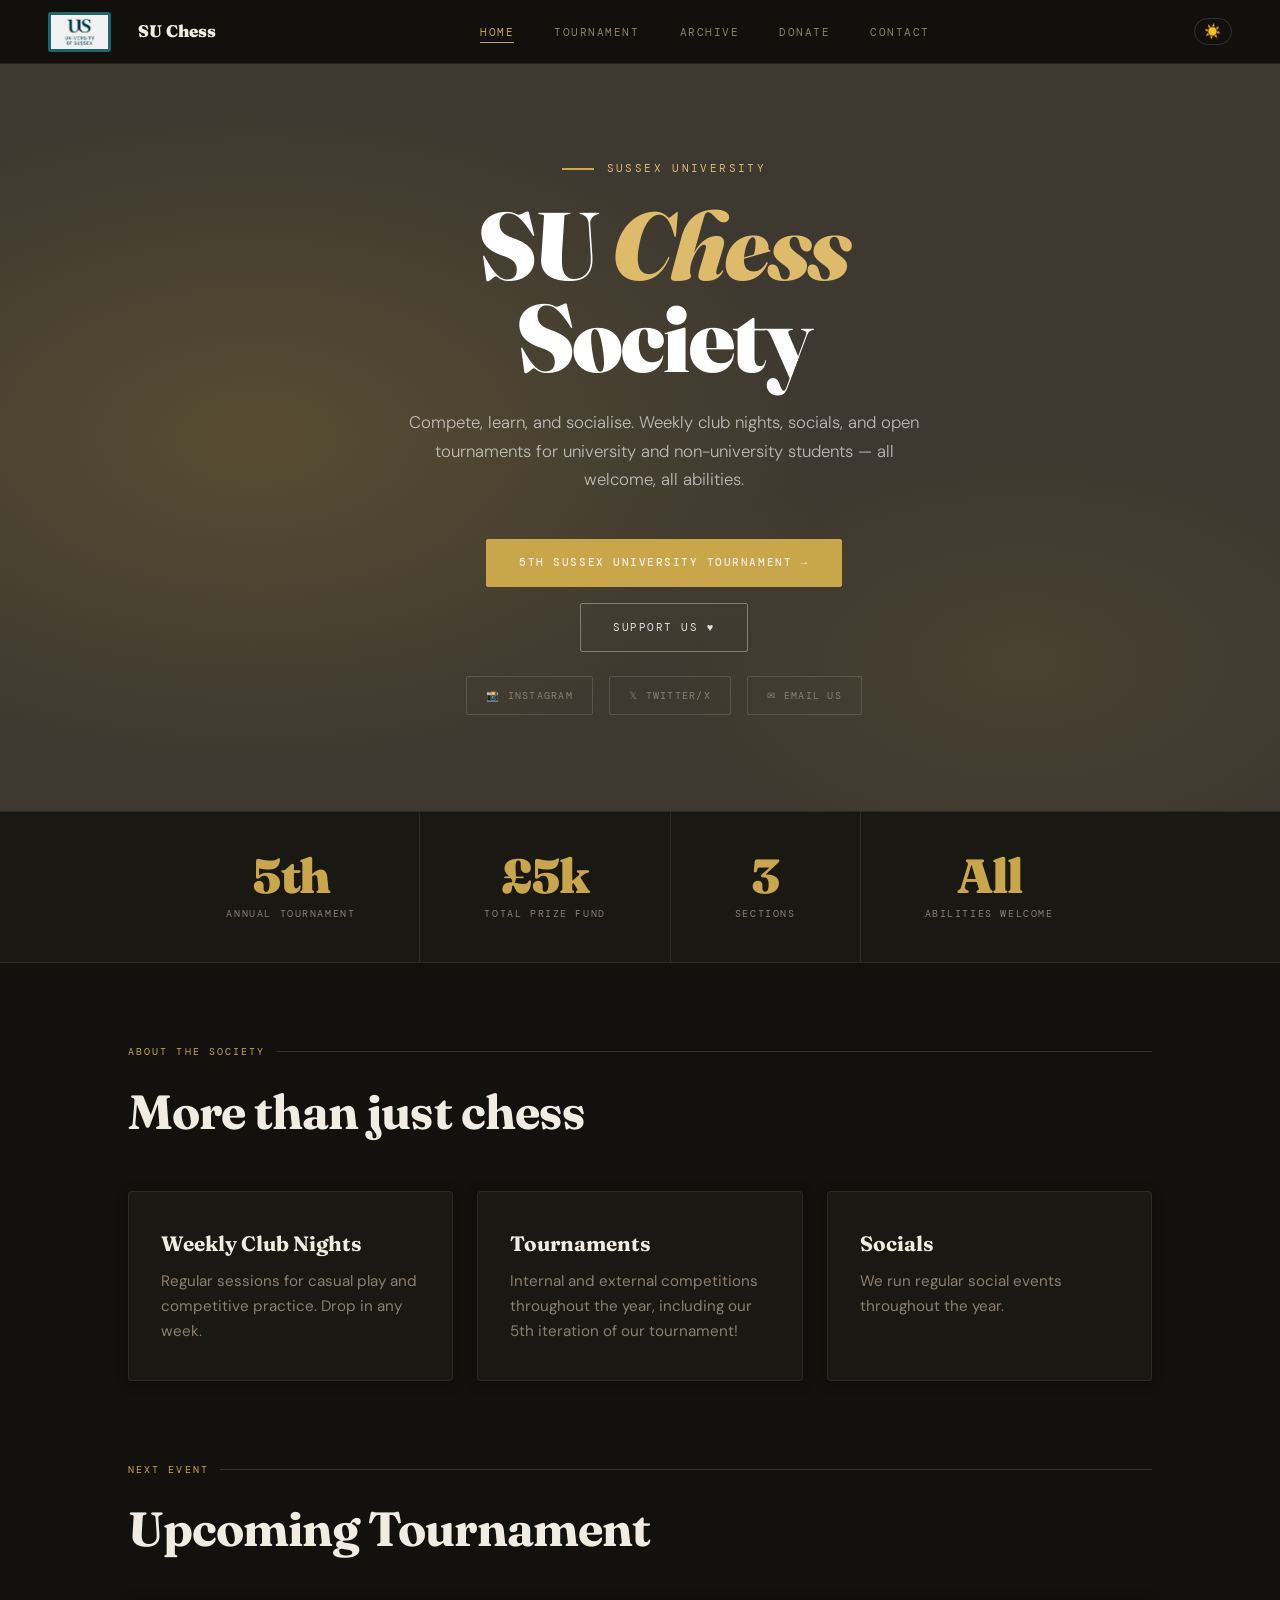
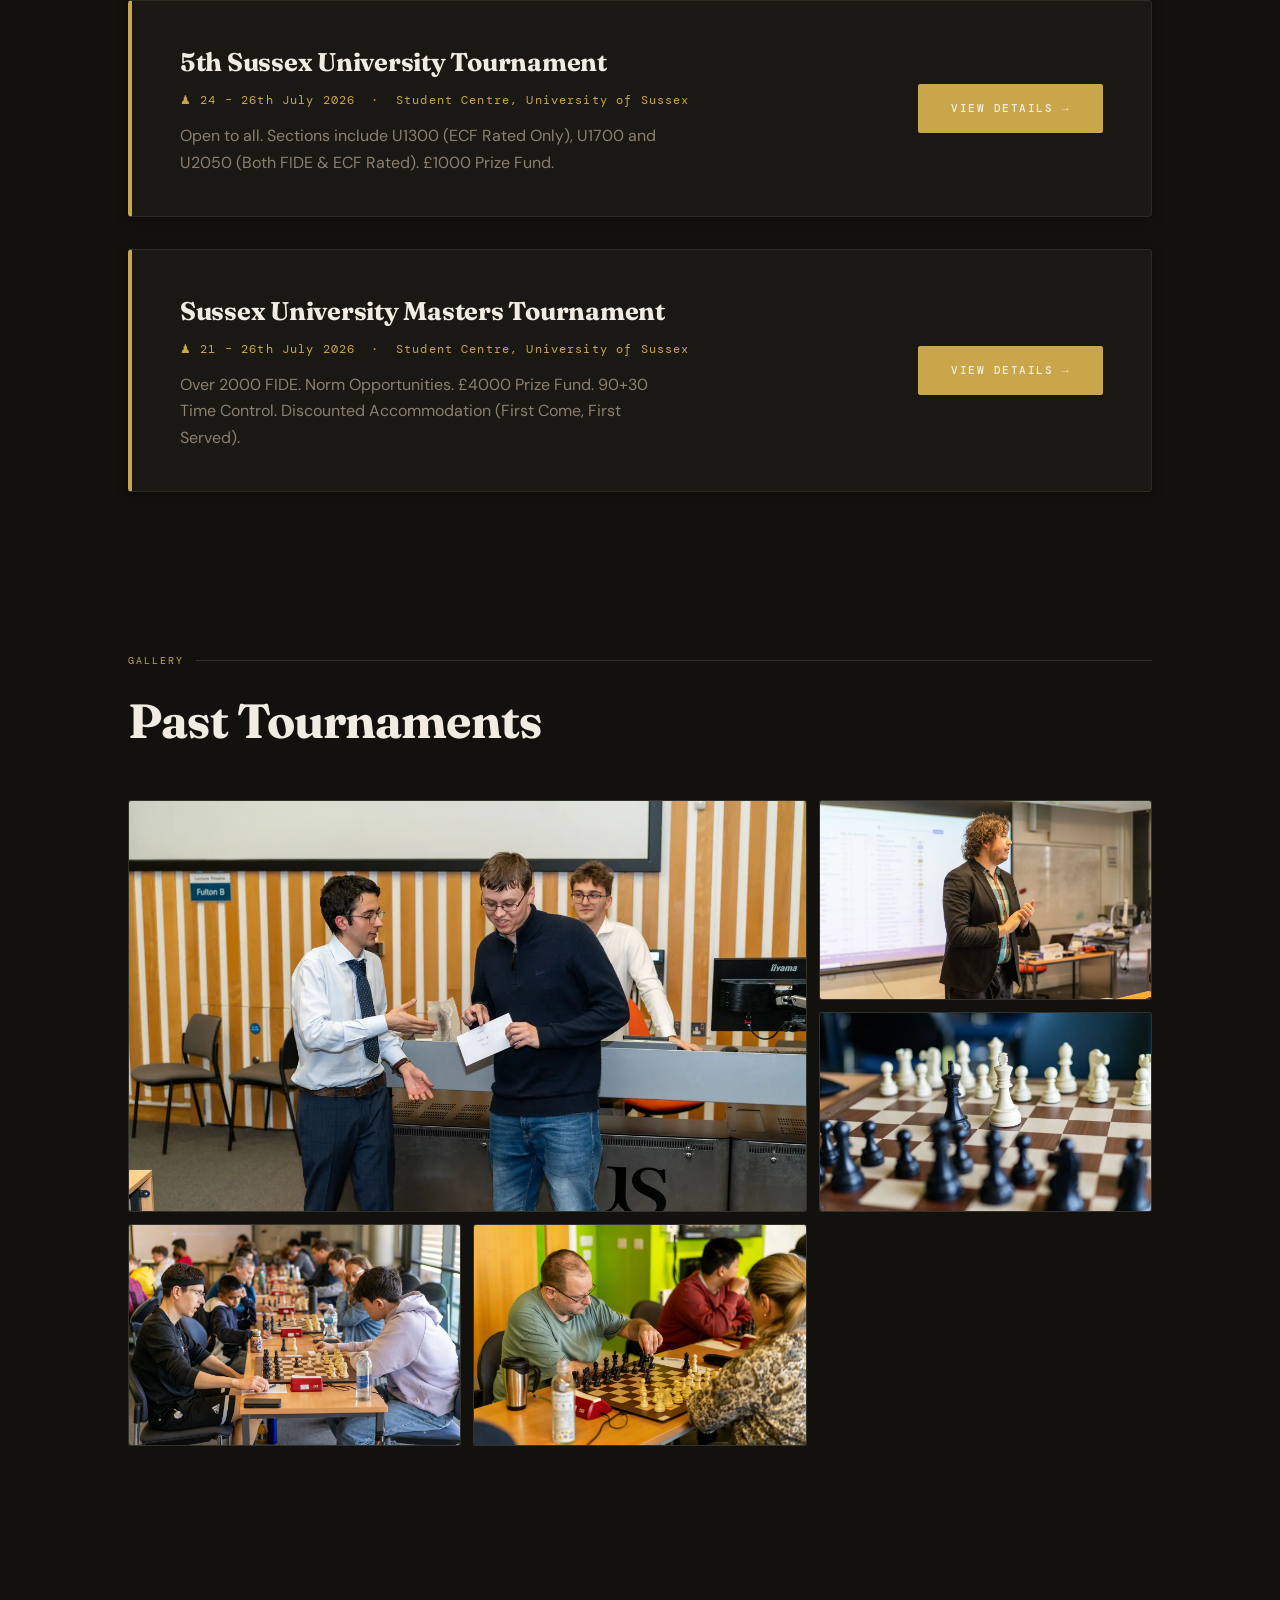
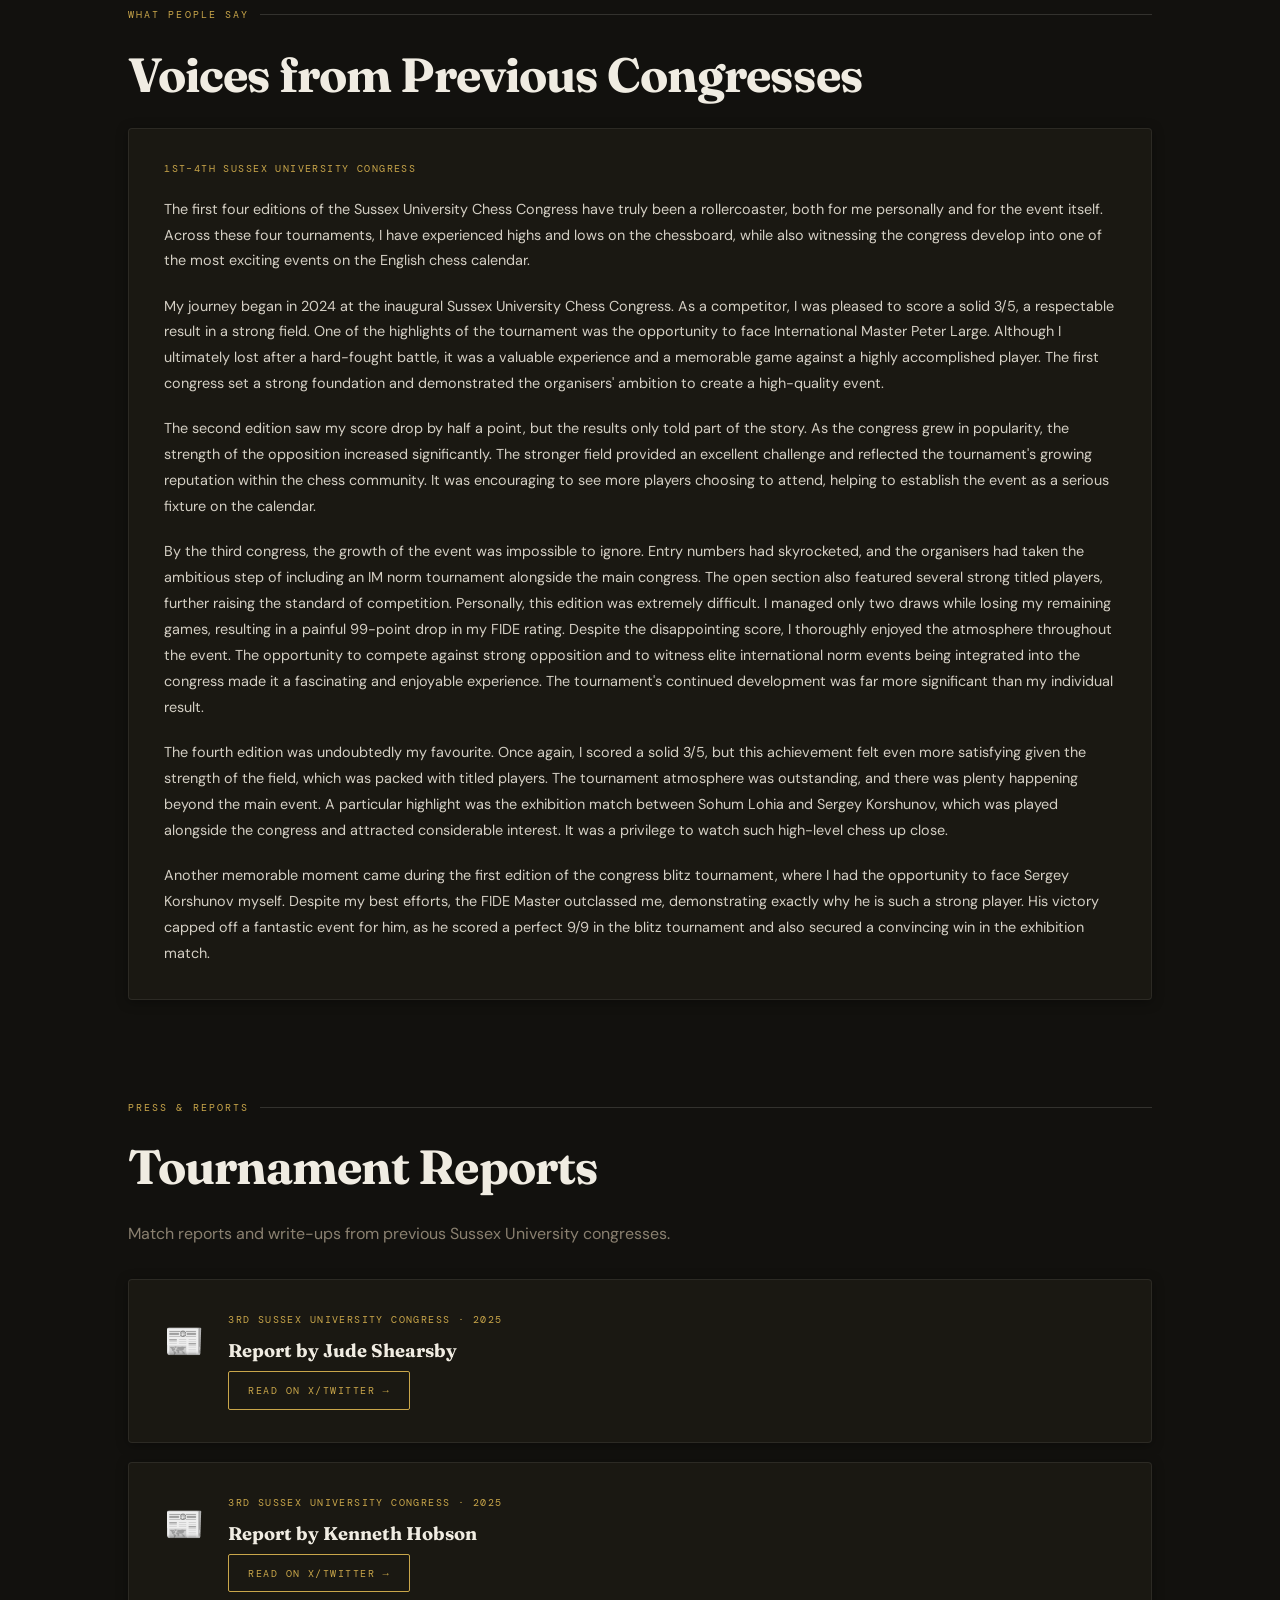
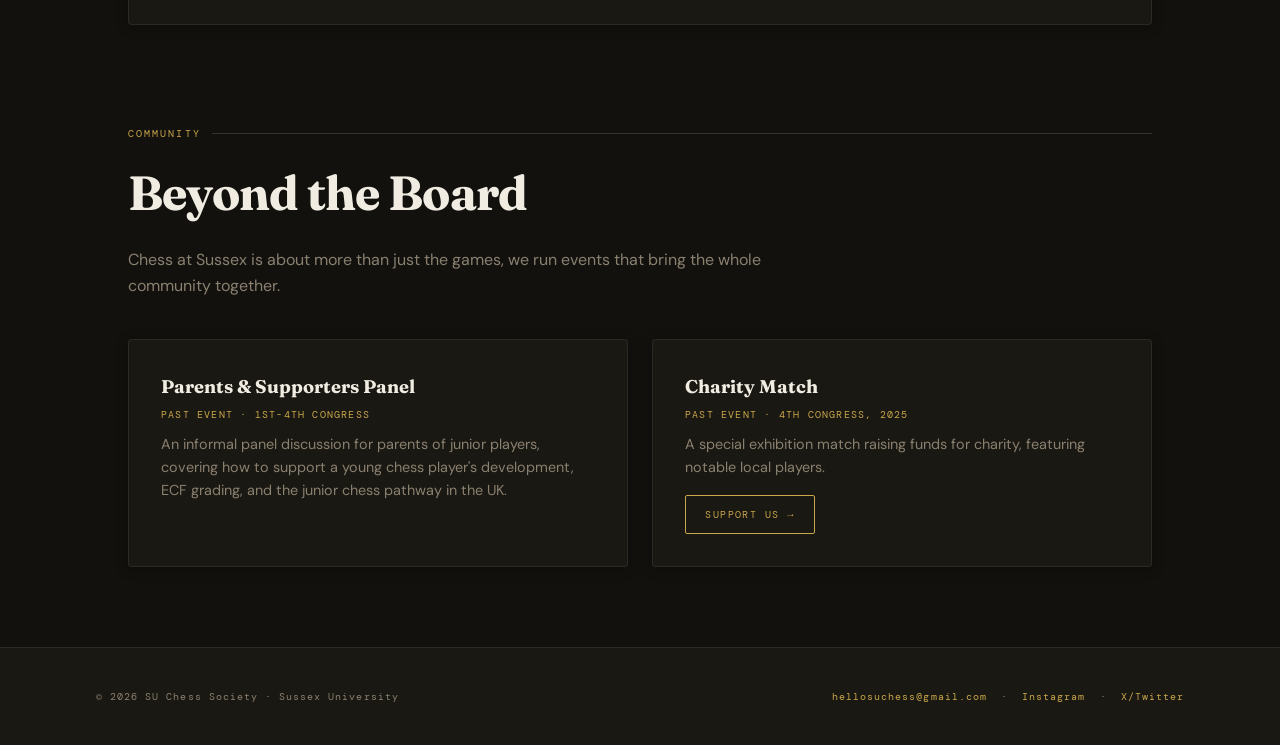
==== index.html @ fa56aea6 "small change" ====
<!DOCTYPE html>
<html lang="en">
<head>
  <meta charset="UTF-8" />
  <meta name="viewport" content="width=device-width, initial-scale=1.0" />
  <title>SU Chess Society</title>
  <link rel="icon" href="data:image/svg+xml,<svg xmlns=%22http://www.w3.org/2000/svg%22 viewBox=%220 0 100 100%22><text y=%22.9em%22 font-size=%2290%22>♟</text></svg>" />
  <link rel="stylesheet" href="style.css" />
  <style>
    .photo-item img {
      width: 100%;
      height: 100%;
      object-fit: cover;
      display: block;
    }
    .photo-item--featured {
      grid-row: span 2;
    }
  </style>
</head>
<body>

  <div id="nav-placeholder"></div>

  <div class="page">

    <!-- Hero -->
    <div class="hero hero-full">
      <div class="hero-bg"></div>
      <div class="hero-content hero-content-full">
        <p class="hero-eyebrow">Sussex University</p>
        <h1 class="hero-title-full">SU <em>Chess</em> Society</h1>
        <p class="hero-sub">
          Compete, learn, and socialise. Weekly club nights, socials,
          and open tournaments for university and non-university students — all welcome, all abilities.
        </p>
        <div style="display:flex; gap:1rem; flex-wrap:wrap; justify-content:center;">
          <a href="tournament.html" class="btn btn-solid">5th Sussex University Tournament →</a>
          <a href="donate.html" class="btn">Support Us ♥</a>
        </div>
        <div class="social-bar" style="justify-content:center;">
          <a href="https://www.instagram.com/sussexunichess" class="social-btn" target="_blank">📸 Instagram</a>
          <a href="https://x.com/suchesstourneys" class="social-btn" target="_blank">𝕏 Twitter/X</a>
          <a href="mailto:hellosuchess@gmail.com" class="social-btn">✉ Email Us</a>
        </div>
      </div>
    </div>

    <!-- Stats strip -->
    <div class="stats-strip">
      <div class="stat-item">
        <span class="stat-num">5th</span>
        <span class="stat-label">Annual Tournament</span>
      </div>
      <div class="stat-item">
        <span class="stat-num">£5k</span>
        <span class="stat-label">Total Prize Fund</span>
      </div>
      <div class="stat-item">
        <span class="stat-num">3</span>
        <span class="stat-label">Sections</span>
      </div>
      <div class="stat-item">
        <span class="stat-num">All</span>
        <span class="stat-label">Abilities Welcome</span>
      </div>
    </div>

    <!-- What we offer -->
    <section>
      <p class="section-label">About the Society</p>
      <h2 class="section-title">More than just chess</h2>
      <div class="cards">
        <div class="card">
          <h3>Weekly Club Nights</h3>
          <p>Regular sessions for casual play and competitive practice. Drop in any week.</p>
        </div>
        <div class="card">
          <h3>Tournaments</h3>
          <p>Internal and external competitions throughout the year, including our 5th iteration of our tournament!</p>
        </div>
        <div class="card">
          <h3>Socials</h3>
          <p>We run regular social events throughout the year.</p>
        </div>
      </div>
    </section>

    <!-- Tournament Banner -->
    <section style="padding-top:0;">
      <p class="section-label">Next Event</p>
      <h2 class="section-title">Upcoming Tournament</h2>
      <div class="tourn-banner">
        <div>
          <h3>5th Sussex University Tournament</h3>
          <p class="date">♟ 24 – 26th July 2026 &nbsp;·&nbsp; Student Centre, University of Sussex</p>
          <p style="color:var(--ink-3); font-size:1rem; margin-top:0.8rem; max-width:500px;">
            Open to all. Sections include U1300 (ECF Rated Only), U1700 and U2050 (Both FIDE &amp; ECF Rated).
            £1000 Prize Fund.
          </p>
        </div>
        <a href="tournament.html" class="btn btn-solid">View Details →</a>
      </div>
      <div class="tourn-banner">
        <div>
          <h3>Sussex University Masters Tournament</h3>
          <p class="date">♟ 21 – 26th July 2026 &nbsp;·&nbsp; Student Centre, University of Sussex</p>
          <p style="color:var(--ink-3); font-size:1rem; margin-top:0.8rem; max-width:500px;">
            Over 2000 FIDE. Norm Opportunities. £4000 Prize Fund. 90+30 Time Control.
            Discounted Accommodation (First Come, First Served).
          </p>
        </div>
        <a href="tournament.html" class="btn btn-solid">View Details →</a>
      </div>
    </section>

    <!-- Past Tournament Photos -->
    <section>
      <p class="section-label">Gallery</p>
      <h2 class="section-title">Past Tournaments</h2>
      <div class="photo-grid">
        <div class="photo-item photo-item--featured">
          <picture>
            <source srcset="images/20260419_0657.webp" type="image/webp" />
            <img src="images/20260419_0657.jpg" alt="Tournament players competing at the Sussex University Chess Congress" loading="lazy" width="1200" height="799" />
          </picture>
        </div>
        <div class="photo-item">
          <picture>
            <source srcset="images/20260419_0685.webp" type="image/webp" />
            <img src="images/20260419_0685.jpg" alt="Organiser presenting at the Sussex University Chess Congress" loading="lazy" width="1200" height="800" />
          </picture>
        </div>
        <div class="photo-item">
          <picture>
            <source srcset="images/20260419_0248.webp" type="image/webp" />
            <img src="images/20260419_0248.jpg" alt="Close-up of chess pieces mid-game" loading="lazy" width="1200" height="800" />
          </picture>
        </div>
        <div class="photo-item">
          <picture>
            <source srcset="images/20260419_0040.webp" type="image/webp" />
            <img src="images/20260419_0040.jpg" alt="Prize giving ceremony at the Sussex University Chess Congress" loading="lazy" width="1200" height="799" />
          </picture>
        </div>
        <div class="photo-item">
          <picture>
            <source srcset="images/20260419_0049.webp" type="image/webp" />
            <img src="images/20260419_0049.jpg" alt="Players focused during a round at the congress" loading="lazy" width="1200" height="799" />
          </picture>
        </div>
      </div>
    </section>

    <!-- Voices from Previous Congresses -->
    <section>
      <p class="section-label">What People Say</p>
      <h2 class="section-title">Voices from Previous Congresses</h2>
      <div class="report-card" style="flex-direction:column; align-items:flex-start; gap:1.2rem;">
        <div style="display:flex; align-items:center; gap:1rem;">
          <p class="report-meta" style="margin:0;">1st–4th Sussex University Congress</p>
        </div>
        <p style="color:var(--ink-2); line-height:1.8; margin:0;">
          The first four editions of the Sussex University Chess Congress have truly been a rollercoaster, both for me personally and for the event itself. Across these four tournaments, I have experienced highs and lows on the chessboard, while also witnessing the congress develop into one of the most exciting events on the English chess calendar.
        </p>
        <p style="color:var(--ink-2); line-height:1.8; margin:0;">
          My journey began in 2024 at the inaugural Sussex University Chess Congress. As a competitor, I was pleased to score a solid 3/5, a respectable result in a strong field. One of the highlights of the tournament was the opportunity to face International Master Peter Large. Although I ultimately lost after a hard-fought battle, it was a valuable experience and a memorable game against a highly accomplished player. The first congress set a strong foundation and demonstrated the organisers' ambition to create a high-quality event.
        </p>
        <p style="color:var(--ink-2); line-height:1.8; margin:0;">
          The second edition saw my score drop by half a point, but the results only told part of the story. As the congress grew in popularity, the strength of the opposition increased significantly. The stronger field provided an excellent challenge and reflected the tournament's growing reputation within the chess community. It was encouraging to see more players choosing to attend, helping to establish the event as a serious fixture on the calendar.
        </p>
        <p style="color:var(--ink-2); line-height:1.8; margin:0;">
          By the third congress, the growth of the event was impossible to ignore. Entry numbers had skyrocketed, and the organisers had taken the ambitious step of including an IM norm tournament alongside the main congress. The open section also featured several strong titled players, further raising the standard of competition. Personally, this edition was extremely difficult. I managed only two draws while losing my remaining games, resulting in a painful 99-point drop in my FIDE rating. Despite the disappointing score, I thoroughly enjoyed the atmosphere throughout the event. The opportunity to compete against strong opposition and to witness elite international norm events being integrated into the congress made it a fascinating and enjoyable experience. The tournament's continued development was far more significant than my individual result.
        </p>
        <p style="color:var(--ink-2); line-height:1.8; margin:0;">
          The fourth edition was undoubtedly my favourite. Once again, I scored a solid 3/5, but this achievement felt even more satisfying given the strength of the field, which was packed with titled players. The tournament atmosphere was outstanding, and there was plenty happening beyond the main event. A particular highlight was the exhibition match between Sohum Lohia and Sergey Korshunov, which was played alongside the congress and attracted considerable interest. It was a privilege to watch such high-level chess up close.
        </p>
        <p style="color:var(--ink-2); line-height:1.8; margin:0;">
          Another memorable moment came during the first edition of the congress blitz tournament, where I had the opportunity to face Sergey Korshunov myself. Despite my best efforts, the FIDE Master outclassed me, demonstrating exactly why he is such a strong player. His victory capped off a fantastic event for him, as he scored a perfect 9/9 in the blitz tournament and also secured a convincing win in the exhibition match.
        </p>
      </div>

    </section>

    <!-- Tournament Reports -->
    <section style="padding-top:0;">
      <p class="section-label">Press &amp; Reports</p>
      <h2 class="section-title">Tournament Reports</h2>
      <p style="color:var(--ink-3); margin-bottom:2rem; max-width:650px;">
        Match reports and write-ups from previous Sussex University congresses.
      </p>
      <div class="report-card">
        <span class="report-icon">📰</span>
        <div>
          <p class="report-meta">3rd Sussex University Congress · 2025</p>
          <h4>Report by Jude Shearsby</h4>
          <a href="https://x.com/SUChessTourneys/status/1961874931496501389?s=20" class="btn" style="font-size:0.65rem; padding:0.6rem 1.2rem;" target="_blank">Read on X/Twitter →</a>
        </div>
      </div>
      <div class="report-card">
        <span class="report-icon">📰</span>
        <div>
          <p class="report-meta">3rd Sussex University Congress · 2025</p>
          <h4>Report by Kenneth Hobson</h4>
          <a href="https://x.com/SUChessTourneys/status/1961056258984731030?s=20" class="btn" style="font-size:0.65rem; padding:0.6rem 1.2rem;" target="_blank">Read on X/Twitter →</a>
        </div>
      </div>

    </section>

    <!-- Community Events -->
    <section id="community" style="padding-top:0;">
      <p class="section-label">Community</p>
      <h2 class="section-title">Beyond the Board</h2>
      <p style="color:var(--ink-3); max-width:650px; margin-bottom:0;">
        Chess at Sussex is about more than just the games, we run events that bring the whole community together.
      </p>
      <div class="side-event-grid">
        <div class="side-event-card">
          <h4>Parents &amp; Supporters Panel</h4>
          <p class="event-date">Past Event · 1st-4th Congress</p>
          <p>An informal panel discussion for parents of junior players, covering how to support a young chess player's development, ECF grading, and the junior chess pathway in the UK.</p>
        </div>
        <div class="side-event-card">
          <h4>Charity Match</h4>
          <p class="event-date">Past Event · 4th Congress, 2025</p>
          <p>A special exhibition match raising funds for charity, featuring notable local players.</p>
          <a href="donate.html" class="btn" style="font-size:0.65rem; padding:0.6rem 1.2rem; margin-top:1rem; display:inline-flex;">Support Us →</a>
        </div>
      </div>
    </section>

  </div>

  <!-- Footer (injected by components.js) -->
  <div id="footer-placeholder"></div>

  <script src="components.js"></script>
</body>
</html>
---- style.css ----
@import url('https://fonts.googleapis.com/css2?family=DM+Sans:ital,opsz,wght@0,9..40,300;0,9..40,400;0,9..40,500;0,9..40,700;1,9..40,400&family=Fraunces:ital,opsz,wght@0,9..144,300;0,9..144,700;0,9..144,900;1,9..144,400;1,9..144,700&family=DM+Mono:wght@400;500&display=swap');

/* ── CSS Variables ─────────────────────────────────────────── */
:root {
  --bg:         #f8f6f0;
  --bg-alt:     #ffffff;
  --surface:    #f0ece2;
  --ink:        #0d0c0a;
  --ink-2:      #2a2620;
  --ink-3:      #927777;
  --gold:       #b8933a;
  --gold-lt:    #d4aa55;
  --gold-pale:  #f5ecd4;
  --gold-bg:    rgba(184,147,58,0.08);
  --black:      #0d0c0a;
  --border:     rgba(13,12,10,0.1);
  --border-dk:  rgba(13,12,10,0.18);
  --shadow-sm:  0 2px 12px rgba(13,12,10,0.08);
  --shadow:     0 8px 40px rgba(13,12,10,0.12);
  --shadow-lg:  0 20px 60px rgba(13,12,10,0.16);
}

/* ── Dark Mode (auto: follows OS/time, or manual toggle) ──── */
@media (prefers-color-scheme: dark) {
  :root:not([data-theme="light"]) {
    --bg:         #12110e;
    --bg-alt:     #1a1812;
    --surface:    #211f19;
    --ink:        #f0ece2;
    --ink-2:      #d4cfc4;
    --ink-3:      #8a8070;
    --gold:       #c9a64a;
    --gold-lt:    #debb6a;
    --gold-pale:  rgba(201,166,74,0.15);
    --gold-bg:    rgba(201,166,74,0.08);
    --black:      #f0ece2;
    --border:     rgba(255,255,240,0.08);
    --border-dk:  rgba(255,255,240,0.14);
    --shadow-sm:  0 2px 12px rgba(0,0,0,0.35);
    --shadow:     0 8px 40px rgba(0,0,0,0.5);
    --shadow-lg:  0 20px 60px rgba(0,0,0,0.6);
  }
}

:root[data-theme="dark"] {
  --bg:         #12110e;
  --bg-alt:     #1a1812;
  --surface:    #211f19;
  --ink:        #f0ece2;
  --ink-2:      #d4cfc4;
  --ink-3:      #8a8070;
  --gold:       #c9a64a;
  --gold-lt:    #debb6a;
  --gold-pale:  rgba(201,166,74,0.15);
  --gold-bg:    rgba(201,166,74,0.08);
  --black:      #f0ece2;
  --border:     rgba(255,255,240,0.08);
  --border-dk:  rgba(255,255,240,0.14);
  --shadow-sm:  0 2px 12px rgba(0,0,0,0.35);
  --shadow:     0 8px 40px rgba(0,0,0,0.5);
  --shadow-lg:  0 20px 60px rgba(0,0,0,0.6);
}

/* ── Theme Toggle Button ─────────────────────────────────────── */
.theme-toggle {
  background: transparent;
  border: 1.5px solid var(--border-dk);
  color: var(--ink-3);
  cursor: pointer;
  padding: 0.35rem 0.6rem;
  border-radius: 20px;
  font-size: 0.85rem;
  transition: border-color 0.2s, color 0.2s, background 0.2s;
  display: flex;
  align-items: center;
  gap: 0.3rem;
  line-height: 1;
}
.theme-toggle:hover { border-color: var(--gold); color: var(--gold); }

/* ── Reset ─────────────────────────────────────────────────── */
*, *::before, *::after { box-sizing: border-box; margin: 0; padding: 0; }
html { scroll-behavior: smooth; overflow-x: hidden; }

body {
  background-color: var(--bg);
  color: var(--ink-2);
  font-family: 'DM Sans', system-ui, sans-serif;
  font-size: 1rem;
  line-height: 1.65;
  min-height: 100vh;
  padding-top: 64px; /* offset for fixed nav */
}

/* ── Subtle chess-board texture ────────────────────────────── */
body::before {
  content: '';
  position: fixed;
  inset: 0;
  background-image:
    repeating-conic-gradient(rgba(0,0,0,0.022) 0% 25%, transparent 0% 50%);
  background-size: 48px 48px;
  pointer-events: none;
  z-index: 0;
}

/* ── Navigation ────────────────────────────────────────────── */
nav {
  position: fixed;
  top: 0;
  left: 0;
  right: 0;
  z-index: 100;
  background: rgba(var(--bg-rgb, 248,246,240),0.92);
  background: color-mix(in srgb, var(--bg) 92%, transparent);
  backdrop-filter: blur(16px);
  -webkit-backdrop-filter: blur(16px);
  border-bottom: 1px solid var(--border);
  display: flex;
  align-items: center;
  justify-content: space-between;
  padding: 0 3rem;
  height: 64px;
}

.nav-brand {
  font-family: 'Fraunces', serif;
  font-weight: 900;
  font-size: 1.05rem;
  letter-spacing: 0.01em;
  color: var(--ink);
  text-decoration: none;
  display: flex;
  align-items: center;
  gap: 0.5rem;
}

.nav-brand span { font-size: 1.3rem; }

.nav-links {
  display: flex;
  gap: 2.5rem;
  list-style: none;
}

.nav-links a {
  font-family: 'DM Mono', monospace;
  font-size: 0.68rem;
  letter-spacing: 0.14em;
  text-transform: uppercase;
  color: var(--ink-3);
  text-decoration: none;
  transition: color 0.2s;
  padding-bottom: 3px;
  border-bottom: 1.5px solid transparent;
}

.nav-links a:hover,
.nav-links a.active {
  color: var(--gold);
  border-bottom-color: var(--gold);
}

/* ── Page wrapper ──────────────────────────────────────────── */
.page { position: relative; z-index: 1; }

/* ── Hero ──────────────────────────────────────────────────── */
.hero {
  position: relative;
  min-height: 90vh;
  display: flex;
  align-items: center;
  overflow: hidden;
  background: #3d3830;
}

/* ── Hero (full-width title variant) ───────────────────────── */
.hero-full {
  justify-content: center;
  min-height: 80vh;
}

/* Remove the right-side checkerboard panel for full-width layout */
.hero-full::after { display: none; }

.hero-content-full {
  max-width: 1000px;
  width: 100%;
  text-align: center;
  padding: 6rem 4rem;
}

.hero-title-full {
  font-family: 'Fraunces', serif;
  font-size: clamp(3.8rem, 10vw, 8rem);
  font-weight: 900;
  line-height: 0.95;
  color: #ffffff;
  letter-spacing: -0.02em;
  margin-bottom: 0.25em;
}

.hero-title-full em {
  font-style: italic;
  color: var(--gold-lt);
}

.hero-full .hero-eyebrow { justify-content: center; }

.hero-full .hero-sub {
  margin-left: auto;
  margin-right: auto;
  max-width: 560px;
}

.hero-bg {
  position: absolute;
  inset: 0;
  background:
    radial-gradient(ellipse 70% 70% at 20% 50%, rgba(184,147,58,0.22) 0%, transparent 65%),
    radial-gradient(ellipse 50% 50% at 80% 80%, rgba(184,147,58,0.10) 0%, transparent 60%);
}

/* Checkerboard right panel */
.hero::after {
  content: '';
  position: absolute;
  right: 0;
  top: 0;
  width: 42%;
  height: 100%;
  background-image:
    repeating-conic-gradient(rgba(255,255,255,0.07) 0% 25%, rgba(255,255,255,0.03) 0% 50%);
  background-size: 64px 64px;
  pointer-events: none;
}

.hero-image-placeholder {
  position: absolute;
  right: 5%;
  top: 50%;
  transform: translateY(-50%);
  width: 38%;
  max-width: 520px;
  aspect-ratio: 4/3;
  z-index: 1;
  border-radius: 4px;
  overflow: hidden;
  border: 1px solid rgba(255,255,255,0.12);
  box-shadow: 0 24px 64px rgba(0,0,0,0.4);
}

.hero-img {
  width: 100%;
  height: 100%;
  object-fit: cover;
  display: block;
}

/* Shown when image src is placeholder / broken */
.hero-image-placeholder:has(img[src="YOUR_IMAGE_HERE.jpg"]),
.hero-image-placeholder:not(:has(img[src])) {
  background: rgba(255,255,255,0.06);
  display: flex;
  align-items: center;
  justify-content: center;
}

.hero-image-placeholder:has(img[src="YOUR_IMAGE_HERE.jpg"])::after {
  content: '📷  Add your image here';
  font-family: 'DM Mono', monospace;
  font-size: 0.72rem;
  letter-spacing: 0.12em;
  color: rgba(255,255,255,0.35);
  text-align: center;
  padding: 1rem;
  position: absolute;
}

.hero-content {
  padding: 6rem 4rem 6rem 7rem;
  max-width: 700px;
  animation: fadeUp 0.9s ease both;
  position: relative;
  z-index: 2;
}

.hero-eyebrow {
  font-family: 'DM Mono', monospace;
  font-size: 0.68rem;
  letter-spacing: 0.22em;
  text-transform: uppercase;
  color: var(--gold-lt);
  margin-bottom: 1.4rem;
  display: flex;
  align-items: center;
  gap: 0.8rem;
}

.hero-eyebrow::before {
  content: '';
  display: block;
  width: 32px;
  height: 1.5px;
  background: var(--gold);
}

.hero h1 {
  font-family: 'Fraunces', serif;
  font-size: clamp(3.5rem, 7.5vw, 6.5rem);
  font-weight: 900;
  line-height: 0.95;
  color: #ffffff;
  margin-bottom: 0.2em;
  letter-spacing: -0.02em;
}

.hero h1 em {
  font-style: italic;
  color: var(--gold-lt);
}

.hero-sub {
  font-size: 1.05rem;
  color: rgba(255,255,255,0.65);
  margin: 1.6rem 0 2.8rem;
  max-width: 480px;
  line-height: 1.7;
  font-weight: 300;
}

/* ── Buttons ───────────────────────────────────────────────── */
.btn {
  display: inline-flex;
  align-items: center;
  gap: 0.5rem;
  font-family: 'DM Mono', monospace;
  font-size: 0.68rem;
  letter-spacing: 0.14em;
  text-transform: uppercase;
  text-decoration: none;
  padding: 0.9rem 2rem;
  border: 1.5px solid var(--gold);
  color: var(--gold);
  transition: background 0.22s, color 0.22s, transform 0.18s, box-shadow 0.22s;
  cursor: pointer;
  background: transparent;
  border-radius: 2px;
}

.btn:hover {
  background: var(--gold);
  color: var(--ink);
  transform: translateY(-1px);
  box-shadow: 0 6px 20px rgba(184,147,58,0.3);
}

.btn-solid {
  background: var(--gold);
  color: var(--ink);
  font-weight: 500;
}

.btn-solid:hover {
  background: var(--gold-lt);
  border-color: var(--gold-lt);
  box-shadow: 0 6px 24px rgba(184,147,58,0.4);
}

/* Dark context buttons */
.hero .btn, .page-header .btn {
  border-color: rgba(255,255,255,0.35);
  color: rgba(255,255,255,0.85);
}

.hero .btn:hover, .page-header .btn:hover {
  background: rgba(255,255,255,0.1);
  color: #fff;
  border-color: rgba(255,255,255,0.6);
}

.hero .btn-solid, .page-header .btn-solid {
  background: var(--gold);
  border-color: var(--gold);
  color: var(--ink);
}

.hero .btn-solid:hover, .page-header .btn-solid:hover {
  background: var(--gold-lt);
  border-color: var(--gold-lt);
  color: var(--ink);
}

/* ── Section ───────────────────────────────────────────────── */
section {
  padding: 5rem 3rem;
  max-width: 1120px;
  margin: 0 auto;
}

section.wide { max-width: 1220px; }

.section-label {
  font-family: 'DM Mono', monospace;
  font-size: 0.65rem;
  letter-spacing: 0.2em;
  text-transform: uppercase;
  color: var(--gold);
  margin-bottom: 0.7rem;
  display: flex;
  align-items: center;
  gap: 0.7rem;
}

.section-label::after {
  content: '';
  flex: 1;
  height: 1px;
  background: var(--border-dk);
}

h2.section-title {
  font-family: 'Fraunces', serif;
  font-size: clamp(2rem, 4vw, 3rem);
  font-weight: 700;
  color: var(--ink);
  margin-bottom: 0.3em;
  letter-spacing: -0.02em;
}

/* ── Cards ─────────────────────────────────────────────────── */
.cards {
  display: grid;
  grid-template-columns: repeat(auto-fit, minmax(260px, 1fr));
  gap: 1.5rem;
  margin-top: 2.5rem;
}

.card {
  background: var(--bg-alt);
  border: 1px solid var(--border);
  padding: 2.2rem 2rem;
  border-radius: 4px;
  transition: border-color 0.25s, transform 0.25s, box-shadow 0.25s;
  box-shadow: var(--shadow-sm);
}

.card:hover {
  border-color: var(--gold);
  transform: translateY(-4px);
  box-shadow: var(--shadow);
}

.card-icon {
  font-size: 2rem;
  margin-bottom: 1.2rem;
  display: block;
}

.card h3 {
  font-family: 'Fraunces', serif;
  font-size: 1.3rem;
  color: var(--ink);
  margin-bottom: 0.5rem;
  font-weight: 700;
}

.card p { color: var(--ink-3); font-size: 0.95rem; }

/* ── Tournament banner ─────────────────────────────────────── */
.tourn-banner {
  background: var(--bg-alt);
  border: 1px solid var(--border);
  border-left: 4px solid var(--gold);
  padding: 2.5rem 3rem;
  display: flex;
  align-items: center;
  justify-content: space-between;
  gap: 2rem;
  flex-wrap: wrap;
  margin-top: 2rem;
  border-radius: 4px;
  box-shadow: var(--shadow-sm);
  transition: box-shadow 0.25s, transform 0.25s;
}

.tourn-banner:hover {
  box-shadow: var(--shadow);
  transform: translateY(-2px);
}

.tourn-banner h3 {
  font-family: 'Fraunces', serif;
  font-size: 1.6rem;
  color: var(--ink);
  font-weight: 700;
  letter-spacing: -0.01em;
}

.tourn-banner .date {
  font-family: 'DM Mono', monospace;
  font-size: 0.72rem;
  letter-spacing: 0.1em;
  color: var(--gold);
  margin-top: 0.5rem;
}

.tourn-banner p[style] {
  color: var(--ink-3) !important;
}

/* ── Photo grid ─────────────────────────────────────────────── */
.photo-grid {
  display: grid;
  grid-template-columns: repeat(3, 1fr);
  grid-template-rows: 200px 200px;
  gap: 0.75rem;
  margin-top: 2.5rem;
}

.photo-item {
  background: var(--surface);
  border: 1px solid var(--border);
  display: flex;
  align-items: center;
  justify-content: center;
  flex-direction: column;
  gap: 0.5rem;
  color: rgba(13,12,10,0.2);
  font-size: 2rem;
  transition: border-color 0.2s, box-shadow 0.2s;
  overflow: hidden;
  position: relative;
  border-radius: 3px;
}

.photo-item:hover { border-color: var(--gold); box-shadow: var(--shadow-sm); }

.photo-item:first-child { grid-column: span 2; }

.photo-item .photo-label {
  font-family: 'DM Mono', monospace;
  font-size: 0.65rem;
  letter-spacing: 0.12em;
  text-transform: uppercase;
}

/* ── Schedule table ─────────────────────────────────────────── */
.schedule-table {
  width: 100%;
  border-collapse: collapse;
  margin-top: 2rem;
  background: var(--bg-alt);
  border: 1px solid var(--border);
  border-radius: 4px;
  overflow: hidden;
  box-shadow: var(--shadow-sm);
}

.schedule-table th {
  font-family: 'DM Mono', monospace;
  font-size: 0.65rem;
  letter-spacing: 0.14em;
  text-transform: uppercase;
  color: var(--ink-3);
  text-align: left;
  padding: 1rem 1.2rem;
  border-bottom: 1.5px solid var(--border-dk);
  background: var(--surface);
}

.schedule-table td {
  padding: 0.9rem 1.2rem;
  border-bottom: 1px solid var(--border);
  font-size: 0.95rem;
  color: var(--ink-2);
  vertical-align: top;
}

.schedule-table tr:last-child td { border-bottom: none; }
.schedule-table tr:hover td { background: var(--gold-bg); }

.schedule-table td:first-child {
  font-family: 'DM Mono', monospace;
  font-size: 0.72rem;
  color: var(--gold);
  white-space: nowrap;
  font-weight: 500;
}

.badge {
  display: inline-block;
  font-family: 'DM Mono', monospace;
  font-size: 0.6rem;
  letter-spacing: 0.08em;
  text-transform: uppercase;
  padding: 0.2rem 0.6rem;
  border-radius: 2px;
  border: 1px solid currentColor;
}

.badge-open { color: #2e8b57; background: rgba(46,139,87,0.08); }
.badge-closed { color: var(--ink-3); }
.badge-prize { color: var(--gold); background: var(--gold-bg); }

/* ── Info grid ──────────────────────────────────────────────── */
.info-grid {
  display: grid;
  grid-template-columns: repeat(auto-fit, minmax(280px, 1fr));
  gap: 1.5rem;
  margin-top: 2.5rem;
}

.info-box {
  background: var(--bg-alt);
  border: 1px solid var(--border);
  padding: 2rem 2.2rem;
  border-radius: 4px;
  box-shadow: var(--shadow-sm);
}

.info-box h3 {
  font-family: 'Fraunces', serif;
  font-size: 1.2rem;
  color: var(--ink);
  margin-bottom: 1rem;
  font-weight: 700;
  padding-bottom: 0.6rem;
  border-bottom: 1.5px solid var(--border-dk);
}

.info-box ul {
  padding-left: 1.2rem;
  color: var(--ink-3);
  font-size: 0.95rem;
}

.info-box ul li { margin-bottom: 0.5rem; line-height: 1.5; }
.info-box p { color: var(--ink-3); font-size: 0.95rem; line-height: 1.6; }

/* ── Contact ─────────────────────────────────────────────────── */
.contact-grid {
  display: grid;
  grid-template-columns: 1fr 1fr;
  gap: 4rem;
  margin-top: 2.5rem;
}

.contact-item {
  display: flex;
  flex-direction: column;
  gap: 0.4rem;
}

.contact-item .label {
  font-family: 'DM Mono', monospace;
  font-size: 0.64rem;
  letter-spacing: 0.16em;
  text-transform: uppercase;
  color: var(--gold);
}

.contact-item a, .contact-item p {
  color: var(--ink-2);
  font-size: 1.05rem;
  text-decoration: none;
  font-weight: 500;
}

.contact-item a:hover { color: var(--gold); }

.contact-form {
  display: flex;
  flex-direction: column;
  gap: 1.2rem;
}

.form-group {
  display: flex;
  flex-direction: column;
  gap: 0.45rem;
}

.form-group label {
  font-family: 'DM Mono', monospace;
  font-size: 0.64rem;
  letter-spacing: 0.14em;
  text-transform: uppercase;
  color: var(--ink-3);
  font-weight: 500;
}

.form-group input,
.form-group textarea,
.form-group select {
  background: var(--bg-alt);
  border: 1.5px solid var(--border-dk);
  color: var(--ink);
  padding: 0.8rem 1rem;
  font-family: 'DM Sans', sans-serif;
  font-size: 0.95rem;
  outline: none;
  transition: border-color 0.2s, box-shadow 0.2s;
  width: 100%;
  border-radius: 3px;
}

.form-group input:focus,
.form-group textarea:focus,
.form-group select:focus {
  border-color: var(--gold);
  box-shadow: 0 0 0 3px rgba(184,147,58,0.12);
}

.form-group input::placeholder,
.form-group textarea::placeholder { color: rgba(13,12,10,0.28); }

.form-group textarea { min-height: 120px; resize: vertical; }

/* ── Page header ─────────────────────────────────────────────── */
.page-header {
  padding: 5rem 7rem 4rem;
  position: relative;
  overflow: hidden;
  background: #3d3830;
}

.page-header::before {
  content: '';
  position: absolute;
  inset: 0;
  background:
    radial-gradient(ellipse 60% 80% at 15% 50%, rgba(184,147,58,0.15) 0%, transparent 65%);
  pointer-events: none;
}

/* checkerboard texture strip */
.page-header::after {
  content: attr(data-icon);
  position: absolute;
  right: 5%;
  top: 50%;
  transform: translateY(-50%);
  font-size: 14rem;
  opacity: 0.1;
  pointer-events: none;
  line-height: 1;
  filter: drop-shadow(0 0 40px rgba(184,147,58,0.2));
}

.page-header h1 {
  font-family: 'Fraunces', serif;
  font-size: clamp(2.5rem, 5vw, 4rem);
  font-weight: 900;
  color: #ffffff;
  margin-top: 0.5rem;
  letter-spacing: -0.02em;
  position: relative;
  z-index: 1;
}

.page-header .section-label {
  color: var(--gold-lt);
  position: relative;
  z-index: 1;
}

.page-header .section-label::after { background: rgba(184,147,58,0.3); }

.page-header p[style] {
  position: relative;
  z-index: 1;
}

/* ── Entry box ────────────────────────────────────────────────── */
[style*="rgba(44,36,25"] {
  background: var(--gold-bg) !important;
  border-color: var(--border-dk) !important;
  border-left-color: var(--gold) !important;
  border-radius: 4px;
}

/* ── Gallery tabs ─────────────────────────────────────────────── */
.tabs {
  display: flex;
  gap: 0;
  border-bottom: 1.5px solid var(--border-dk);
  margin-bottom: 2.5rem;
}

.tab-btn {
  font-family: 'DM Mono', monospace;
  font-size: 0.68rem;
  letter-spacing: 0.14em;
  text-transform: uppercase;
  color: var(--ink-3);
  background: transparent;
  border: none;
  border-bottom: 2px solid transparent;
  padding: 0.85rem 1.6rem;
  cursor: pointer;
  transition: color 0.2s, border-color 0.2s;
  margin-bottom: -1.5px;
}

.tab-btn:hover { color: var(--ink); }
.tab-btn.active { color: var(--gold); border-bottom-color: var(--gold); }

.tab-content { display: none; }
.tab-content.active { display: block; }

.video-grid {
  display: grid;
  grid-template-columns: repeat(auto-fit, minmax(300px, 1fr));
  gap: 1.5rem;
  margin-top: 1rem;
}

.video-placeholder {
  background: var(--surface);
  border: 1px solid var(--border);
  aspect-ratio: 16/9;
  display: flex;
  align-items: center;
  justify-content: center;
  flex-direction: column;
  gap: 0.6rem;
  color: rgba(13,12,10,0.25);
  font-size: 2.5rem;
  transition: border-color 0.2s, box-shadow 0.2s;
  border-radius: 3px;
}

.video-placeholder:hover {
  border-color: var(--gold);
  box-shadow: var(--shadow-sm);
}

/* ── Stats strip (decorative) ────────────────────────────────── */
.stats-strip {
  background: var(--bg-alt);
  border-top: 1px solid var(--border);
  border-bottom: 1px solid var(--border);
  display: flex;
  justify-content: center;
  gap: 0;
}

.stat-item {
  padding: 2.5rem 4rem;
  text-align: center;
  border-right: 1px solid var(--border);
}

.stat-item:last-child { border-right: none; }

.stat-num {
  font-family: 'Fraunces', serif;
  font-size: 3rem;
  font-weight: 900;
  color: var(--gold);
  line-height: 1;
  display: block;
  letter-spacing: -0.03em;
}

.stat-label {
  font-family: 'DM Mono', monospace;
  font-size: 0.62rem;
  letter-spacing: 0.16em;
  text-transform: uppercase;
  color: var(--ink-3);
  display: block;
  margin-top: 0.4rem;
}

/* ── Footer ─────────────────────────────────────────────────── */
footer {
  border-top: 1px solid var(--border);
  padding: 2.5rem 6rem;
  display: flex;
  align-items: center;
  justify-content: space-between;
  gap: 1rem;
  flex-wrap: wrap;
  position: relative;
  z-index: 1;
  background: var(--bg-alt);
}

footer p {
  font-family: 'DM Mono', monospace;
  font-size: 0.65rem;
  letter-spacing: 0.1em;
  color: var(--ink-3);
}

footer a { color: var(--gold); text-decoration: none; }
footer a:hover { color: var(--gold-lt); }

/* ── Animations ─────────────────────────────────────────────── */
@keyframes fadeUp {
  from { opacity: 0; transform: translateY(24px); }
  to   { opacity: 1; transform: translateY(0); }
}

.fade-in { animation: fadeUp 0.7s ease both; }

/* ── Divider ─────────────────────────────────────────────────── */
.divider {
  width: 48px;
  height: 2px;
  background: var(--gold);
  margin: 0 auto 2rem;
}

/* ══════════════════════════════════════════════════════════════
   HAMBURGER / MOBILE NAV
   ══════════════════════════════════════════════════════════════ */

/* The hamburger button — hidden on desktop */
.nav-hamburger {
  display: none;
  flex-direction: column;
  justify-content: center;
  align-items: center;
  gap: 5px;
  width: 40px;
  height: 40px;
  background: transparent;
  border: 1.5px solid var(--border-dk);
  border-radius: 4px;
  cursor: pointer;
  padding: 0;
  flex-shrink: 0;
}

.nav-hamburger span {
  display: block;
  width: 18px;
  height: 1.5px;
  background: var(--ink-3);
  border-radius: 2px;
  transition: transform 0.25s ease, opacity 0.25s ease;
  transform-origin: center;
}

/* Animate to X when open */
.nav-hamburger.open span:nth-child(1) { transform: translateY(6.5px) rotate(45deg); }
.nav-hamburger.open span:nth-child(2) { opacity: 0; }
.nav-hamburger.open span:nth-child(3) { transform: translateY(-6.5px) rotate(-45deg); }

/* Full-screen slide-down drawer */
.nav-drawer {
  display: none; /* shown via JS + .open only on mobile */
  position: fixed;
  top: 64px; /* nav height */
  left: 0;
  right: 0;
  bottom: 0;
  background: color-mix(in srgb, var(--bg) 97%, transparent);
  backdrop-filter: blur(16px);
  -webkit-backdrop-filter: blur(16px);
  border-top: 1px solid var(--border);
  z-index: 99;
  overflow-y: auto;
  overscroll-behavior: contain;
  -webkit-overflow-scrolling: touch;
  transform: translateY(-8px);
  opacity: 0;
  transition: transform 0.25s ease, opacity 0.25s ease;
  pointer-events: none;
}

.nav-drawer.open {
  transform: translateY(0);
  opacity: 1;
  pointer-events: auto;
}

.nav-drawer ul {
  list-style: none;
  padding: 1.5rem 0;
}

.nav-drawer ul li a {
  display: block;
  padding: 1rem 1.8rem;
  font-family: 'DM Mono', monospace;
  font-size: 0.8rem;
  letter-spacing: 0.18em;
  text-transform: uppercase;
  color: var(--ink-3);
  text-decoration: none;
  border-bottom: 1px solid var(--border);
  transition: color 0.2s, background 0.2s;
}

.nav-drawer ul li:first-child a { border-top: 1px solid var(--border); }

.nav-drawer ul li a:hover,
.nav-drawer ul li a.active {
  color: var(--gold);
  background: var(--gold-bg);
}

/* Prevent body scroll when drawer open — includes iOS Safari fix */
body.nav-open {
  overflow: hidden;
  position: fixed;
  width: 100%;
  touch-action: none;
  overscroll-behavior: none;
}
html:has(body.nav-open) {
  overflow: hidden;
}

/* ══════════════════════════════════════════════════════════════
   RESPONSIVE — prevent horizontal overflow everywhere
   ══════════════════════════════════════════════════════════════ */

html {
  overflow-x: hidden;
}

body {
  overflow-x: hidden;
}

/* ══════════════════════════════════════════════════════════════
   TABLET  ≤ 900px
   ══════════════════════════════════════════════════════════════ */
@media (max-width: 900px) {
  .hero-content-full { padding: 5rem 3rem; }
  .donation-hero { padding: 4rem 3rem; }
  .page-header { padding: 4rem 3rem 3rem; }
  section { padding: 4rem 2rem; }
  footer { padding: 2rem 2rem; }
}

/* ══════════════════════════════════════════════════════════════
   MOBILE  ≤ 768px
   ══════════════════════════════════════════════════════════════ */
@media (max-width: 768px) {
  /* Nav — switch to hamburger */
  nav {
    padding: 0 1rem;
    height: 56px;
  }

  body { padding-top: 56px; }

  .nav-links { display: none; }          /* hide desktop links */
  .nav-hamburger { display: flex; }      /* show burger button */
  .nav-drawer { display: block; }        /* drawer participates in layout */

  /* Adjust drawer top to match shorter nav */
  .nav-drawer { top: 56px; }

  /* Logo slightly smaller */
  .sussex-logo { height: 32px; }

  /* Hero */
  .hero-content { padding: 3.5rem 1.2rem; }
  .hero-content-full { padding: 3.5rem 1.2rem; }
  .hero-image-placeholder { display: none; }

  /* Page header */
  .page-header { padding: 3rem 1.2rem 2.5rem; }
  /* hide the giant decorative emoji so it doesn't overflow */
  .page-header::after { display: none; }

  /* Sections */
  section { padding: 3rem 1.2rem; }

  /* Grids → single column where needed */
  .contact-grid { grid-template-columns: 1fr; gap: 2rem; }
  .getting-here-grid { grid-template-columns: 1fr; }

  /* Photo grid */
  .photo-grid {
    grid-template-columns: 1fr 1fr;
    grid-template-rows: auto;
  }
  .photo-item:first-child { grid-column: span 2; }

  /* Stats */
  .stats-strip { flex-wrap: wrap; }
  .stat-item { padding: 1.5rem 1.2rem; min-width: 50%; border-bottom: 1px solid var(--border); }
  .stat-item:nth-child(odd) { border-right: 1px solid var(--border); }
  .stat-item:last-child { border-bottom: none; }

  /* Footer */
  footer {
    padding: 2rem 1.2rem;
    flex-direction: column;
    align-items: flex-start;
    gap: 0.6rem;
  }

  /* Tournament banner */
  .tourn-banner {
    padding: 1.5rem 1.2rem;
    flex-direction: column;
    align-items: flex-start;
    gap: 1.2rem;
  }
  .tourn-banner h3 { font-size: 1.3rem; }

  /* Donation hero */
  .donation-hero { padding: 3rem 1.2rem; }
  .donation-hero::before { display: none; } /* hide giant heart */

  /* Report cards */
  .report-card { flex-direction: column; gap: 0.8rem; padding: 1.5rem; }

  /* Sticky notes — 2 columns on tablet */
  .sticky-notes { grid-template-columns: 1fr 1fr; }

  /* Tabs — allow wrapping */
  .tabs { flex-wrap: wrap; }
  .tab-btn { padding: 0.7rem 1rem; }

  /* Schedule/results tables — scroll via wrapper */
  .table-scroll-wrap {
    overflow-x: auto;
    -webkit-overflow-scrolling: touch;
  }
  .schedule-table,
  .results-table {
    white-space: nowrap;
  }

  /* Info grid */
  .info-grid { grid-template-columns: 1fr; }
}

/* ══════════════════════════════════════════════════════════════
   SMALL MOBILE  ≤ 480px
   ══════════════════════════════════════════════════════════════ */
@media (max-width: 480px) {
  /* Tighten hero further */
  .hero-content-full { padding: 2.8rem 1rem; }
  .hero h1, .hero-title-full { font-size: clamp(2.8rem, 12vw, 4.5rem); }

  /* Sections */
  section { padding: 2.5rem 1rem; }
  .page-header { padding: 2.5rem 1rem 2rem; }
  .donation-hero { padding: 2.5rem 1rem; }

  /* Photo grid → single column */
  .photo-grid { grid-template-columns: 1fr; }
  .photo-item:first-child { grid-column: span 1; }

  /* Stats → single column */
  .stat-item {
    min-width: 100%;
    border-right: none;
    border-bottom: 1px solid var(--border);
  }
  .stat-item:last-child { border-bottom: none; }
  .stat-num { font-size: 2.4rem; }

  /* Sticky notes → single column */
  .sticky-notes { grid-template-columns: 1fr; }

  /* Notable grid → 2 columns */
  .notable-grid { grid-template-columns: 1fr 1fr; }

  /* Donation tiers → single column */
  .donation-tiers { grid-template-columns: 1fr; }

  /* Cards → single column (auto-fit already handles this at very small sizes,
     but set a hard floor to stop min-content causing overflow) */
  .cards { grid-template-columns: 1fr; }
  .side-event-grid { grid-template-columns: 1fr; }

  /* Buttons — full width on tiny screens */
  .tourn-banner .btn,
  .tourn-banner .btn-solid { width: 100%; justify-content: center; }

  /* Footer */
  footer { padding: 1.8rem 1rem; }

  /* Navigation brand — slightly smaller */
  .nav-brand { font-size: 0.9rem; }
}
/* ── Quote / Testimonial Cards ──────────────────────────────── */
.quotes-grid {
  display: grid;
  grid-template-columns: repeat(auto-fit, minmax(300px, 1fr));
  gap: 1.5rem;
  margin-top: 2.5rem;
}

.quote-card {
  background: var(--bg-alt);
  border: 1px solid var(--border);
  border-left: 4px solid var(--gold);
  padding: 2rem 2.2rem;
  border-radius: 4px;
  box-shadow: var(--shadow-sm);
  position: relative;
  transition: transform 0.25s, box-shadow 0.25s;
}

.quote-card:hover {
  transform: translateY(-3px);
  box-shadow: var(--shadow);
}

.quote-card::before {
  content: '\201C';
  font-family: 'Fraunces', serif;
  font-size: 5rem;
  color: var(--gold);
  opacity: 0.18;
  position: absolute;
  top: -0.5rem;
  left: 1.2rem;
  line-height: 1;
  pointer-events: none;
}

.quote-card blockquote {
  font-size: 1rem;
  line-height: 1.7;
  color: var(--ink-2);
  font-style: italic;
  margin-bottom: 1.2rem;
  position: relative;
  z-index: 1;
}

.quote-card cite {
  font-family: 'DM Mono', monospace;
  font-size: 0.65rem;
  letter-spacing: 0.14em;
  text-transform: uppercase;
  color: var(--gold);
  font-style: normal;
}

/* ── Map embed ───────────────────────────────────────────────── */
.map-wrap {
  margin-top: 2rem;
  border: 1px solid var(--border);
  border-radius: 4px;
  overflow: hidden;
  box-shadow: var(--shadow-sm);
}

.map-wrap iframe {
  display: block;
  width: 100%;
  height: 380px;
  border: 0;
  filter: grayscale(20%);
}

/* ── Parking / Getting Here ──────────────────────────────────── */
.getting-here-grid {
  display: grid;
  grid-template-columns: repeat(auto-fit, minmax(240px, 1fr));
  gap: 1.2rem;
  margin-top: 2rem;
}

.transport-card {
  background: var(--bg-alt);
  border: 1px solid var(--border);
  padding: 1.6rem 1.8rem;
  border-radius: 4px;
  box-shadow: var(--shadow-sm);
}

.transport-card .t-icon {
  font-size: 1.8rem;
  margin-bottom: 0.8rem;
  display: block;
}

.transport-card h4 {
  font-family: 'Fraunces', serif;
  font-size: 1.05rem;
  color: var(--ink);
  font-weight: 700;
  margin-bottom: 0.6rem;
}

.transport-card p, .transport-card li {
  font-size: 0.9rem;
  color: var(--ink-3);
  line-height: 1.6;
}

.transport-card ul { padding-left: 1.1rem; }
.transport-card ul li { margin-bottom: 0.3rem; }

/* ── Archive / Results ───────────────────────────────────────── */
.archive-year {
  margin-bottom: 2.5rem;
}

.archive-year h3 {
  font-family: 'Fraunces', serif;
  font-size: 1.4rem;
  color: var(--ink);
  font-weight: 700;
  margin-bottom: 0.3rem;
  padding-bottom: 0.5rem;
  border-bottom: 1.5px solid var(--border-dk);
}

.archive-year .year-meta {
  font-family: 'DM Mono', monospace;
  font-size: 0.65rem;
  letter-spacing: 0.14em;
  color: var(--gold);
  text-transform: uppercase;
  margin-bottom: 1rem;
}

/* ── Scrollable table wrapper ────────────────────────────────── */
.table-scroll-wrap {
  width: 100%;
  overflow-x: auto;
  -webkit-overflow-scrolling: touch;
  border-radius: 4px;
}

.results-table {
  width: 100%;
  border-collapse: collapse;
  background: var(--bg-alt);
  border: 1px solid var(--border);
  border-radius: 4px;
  overflow: hidden;
  box-shadow: var(--shadow-sm);
  font-size: 0.92rem;
}

.results-table th {
  font-family: 'DM Mono', monospace;
  font-size: 0.62rem;
  letter-spacing: 0.14em;
  text-transform: uppercase;
  color: var(--ink-3);
  text-align: left;
  padding: 0.8rem 1.1rem;
  border-bottom: 1.5px solid var(--border-dk);
  background: var(--surface);
}

.results-table td {
  padding: 0.75rem 1.1rem;
  border-bottom: 1px solid var(--border);
  color: var(--ink-2);
  vertical-align: top;
}

.results-table tr:last-child td { border-bottom: none; }
.results-table tr:hover td { background: var(--gold-bg); }

.results-table td:first-child {
  font-family: 'DM Mono', monospace;
  font-size: 0.72rem;
  color: var(--gold);
  font-weight: 500;
}

/* ── Notable Players ─────────────────────────────────────────── */
.notable-grid {
  display: grid;
  grid-template-columns: repeat(auto-fit, minmax(200px, 1fr));
  gap: 1.2rem;
  margin-top: 2.5rem;
}

.notable-card {
  background: var(--bg-alt);
  border: 1px solid var(--border);
  padding: 1.6rem;
  border-radius: 4px;
  text-align: center;
  box-shadow: var(--shadow-sm);
  transition: transform 0.25s, box-shadow 0.25s, border-color 0.25s;
}

.notable-card:hover {
  transform: translateY(-3px);
  box-shadow: var(--shadow);
  border-color: var(--gold);
}

.notable-avatar {
  width: 64px;
  height: 64px;
  background: var(--surface);
  border-radius: 50%;
  margin: 0 auto 1rem;
  display: flex;
  align-items: center;
  justify-content: center;
  font-size: 1.8rem;
  border: 2px solid var(--border-dk);
}

.notable-card h4 {
  font-family: 'Fraunces', serif;
  font-size: 1rem;
  color: var(--ink);
  font-weight: 700;
  margin-bottom: 0.2rem;
}

.notable-card .notable-title {
  font-family: 'DM Mono', monospace;
  font-size: 0.6rem;
  letter-spacing: 0.14em;
  text-transform: uppercase;
  color: var(--gold);
  margin-bottom: 0.5rem;
}

.notable-card p {
  font-size: 0.85rem;
  color: var(--ink-3);
  line-height: 1.5;
}

/* ── Donation Page / CTA ─────────────────────────────────────── */
.donation-hero {
  background: linear-gradient(135deg, #3d3830 0%, #2a2520 100%);
  padding: 5rem 7rem;
  position: relative;
  overflow: hidden;
}

.donation-hero::before {
  content: '♥';
  position: absolute;
  right: 5%;
  top: 50%;
  transform: translateY(-50%);
  font-size: 14rem;
  opacity: 0.07;
  line-height: 1;
}

.donation-hero h1 {
  font-family: 'Fraunces', serif;
  font-size: clamp(2rem, 4vw, 3.5rem);
  font-weight: 900;
  color: #fff;
  letter-spacing: -0.02em;
  margin-bottom: 1rem;
}

.donation-hero p {
  color: rgba(255,255,255,0.7);
  font-size: 1.1rem;
  max-width: 600px;
  margin-bottom: 2rem;
  line-height: 1.7;
}

.donation-tiers {
  display: grid;
  grid-template-columns: repeat(auto-fit, minmax(220px, 1fr));
  gap: 1.5rem;
  margin-top: 2.5rem;
}

.donation-tier {
  background: var(--bg-alt);
  border: 1px solid var(--border);
  padding: 2rem;
  border-radius: 4px;
  text-align: center;
  box-shadow: var(--shadow-sm);
  transition: transform 0.25s, box-shadow 0.25s, border-color 0.25s;
}

.donation-tier:hover {
  transform: translateY(-4px);
  box-shadow: var(--shadow);
  border-color: var(--gold);
}

.donation-tier.featured {
  border-color: var(--gold);
  background: var(--gold-bg);
}

.donation-tier .tier-amount {
  font-family: 'Fraunces', serif;
  font-size: 2.5rem;
  font-weight: 900;
  color: var(--gold);
  line-height: 1;
  margin-bottom: 0.2rem;
}

.donation-tier h4 {
  font-family: 'Fraunces', serif;
  font-size: 1.1rem;
  color: var(--ink);
  margin-bottom: 0.8rem;
  font-weight: 700;
}

.donation-tier p {
  font-size: 0.9rem;
  color: var(--ink-3);
  line-height: 1.6;
  margin-bottom: 1.5rem;
}

/* ── Reports / Articles ──────────────────────────────────────── */
.report-card {
  background: var(--bg-alt);
  border: 1px solid var(--border);
  padding: 2rem 2.2rem;
  border-radius: 4px;
  box-shadow: var(--shadow-sm);
  display: flex;
  gap: 1.5rem;
  transition: transform 0.25s, box-shadow 0.25s;
  margin-bottom: 1.2rem;
}

.report-card:hover {
  transform: translateY(-2px);
  box-shadow: var(--shadow);
}

.report-icon {
  font-size: 2rem;
  flex-shrink: 0;
  margin-top: 0.2rem;
}

.report-card h4 {
  font-family: 'Fraunces', serif;
  font-size: 1.15rem;
  color: var(--ink);
  font-weight: 700;
  margin-bottom: 0.3rem;
}

.report-card .report-meta {
  font-family: 'DM Mono', monospace;
  font-size: 0.63rem;
  letter-spacing: 0.14em;
  text-transform: uppercase;
  color: var(--gold);
  margin-bottom: 0.5rem;
}

.report-card p {
  font-size: 0.9rem;
  color: var(--ink-3);
  line-height: 1.6;
  margin-bottom: 0.8rem;
}

/* ── Side Events ─────────────────────────────────────────────── */
.side-event-grid {
  display: grid;
  grid-template-columns: repeat(auto-fit, minmax(280px, 1fr));
  gap: 1.5rem;
  margin-top: 2.5rem;
}

.side-event-card {
  background: var(--bg-alt);
  border: 1px solid var(--border);
  padding: 2rem;
  border-radius: 4px;
  box-shadow: var(--shadow-sm);
  transition: transform 0.25s, box-shadow 0.25s, border-color 0.25s;
}

.side-event-card:hover {
  transform: translateY(-3px);
  box-shadow: var(--shadow);
  border-color: var(--gold);
}

.side-event-card .event-icon {
  font-size: 2rem;
  margin-bottom: 1rem;
  display: block;
}

.side-event-card h4 {
  font-family: 'Fraunces', serif;
  font-size: 1.15rem;
  color: var(--ink);
  font-weight: 700;
  margin-bottom: 0.3rem;
}

.side-event-card .event-date {
  font-family: 'DM Mono', monospace;
  font-size: 0.63rem;
  letter-spacing: 0.12em;
  text-transform: uppercase;
  color: var(--gold);
  margin-bottom: 0.6rem;
}

.side-event-card p {
  font-size: 0.9rem;
  color: var(--ink-3);
  line-height: 1.6;
}

/* ── Sussex Uni Logo ─────────────────────────────────────────── */
.sussex-logo {
  height: 40px;
  width: auto;
  border: 3px solid #1d6572; /* teal colour matching the logo text */
  border-radius: 3px;
}

/* ── Social Links Bar ────────────────────────────────────────── */
.social-bar {
  display: flex;
  gap: 1rem;
  flex-wrap: wrap;
  margin-top: 1.5rem;
}

.social-btn {
  display: inline-flex;
  align-items: center;
  gap: 0.5rem;
  font-family: 'DM Mono', monospace;
  font-size: 0.65rem;
  letter-spacing: 0.12em;
  text-transform: uppercase;
  text-decoration: none;
  padding: 0.6rem 1.2rem;
  border: 1.5px solid var(--border-dk);
  color: var(--ink-3);
  border-radius: 2px;
  transition: border-color 0.2s, color 0.2s, background 0.2s;
}

.social-btn:hover {
  border-color: var(--gold);
  color: var(--gold);
  background: var(--gold-bg);
}

/* ── Sticky note quotes (fun variant) ───────────────────────── */
.sticky-notes {
  display: grid;
  grid-template-columns: repeat(auto-fit, minmax(220px, 1fr));
  gap: 1.5rem;
  margin-top: 2.5rem;
}

.sticky {
  padding: 1.8rem;
  border-radius: 2px;
  box-shadow: 3px 4px 16px rgba(0,0,0,0.13), 0 1px 3px rgba(0,0,0,0.08);
  position: relative;
  transform: rotate(var(--r, -1deg));
  transition: transform 0.25s, box-shadow 0.25s;
}

.sticky:nth-child(2) { --r: 1.5deg; }
.sticky:nth-child(3) { --r: -0.5deg; }
.sticky:nth-child(4) { --r: 2deg; }

.sticky:hover {
  transform: rotate(0deg) scale(1.03);
  box-shadow: 5px 8px 24px rgba(0,0,0,0.18);
  z-index: 2;
}

.sticky-yellow { background: #fff9c4; }
.sticky-blue   { background: #d0eaff; }
.sticky-green  { background: #d4f5d4; }
.sticky-pink   { background: #ffd6e0; }

.sticky blockquote {
  font-size: 0.95rem;
  line-height: 1.65;
  color: #2a2620;
  font-style: italic;
  margin-bottom: 1rem;
}

.sticky cite {
  font-family: 'DM Mono', monospace;
  font-size: 0.62rem;
  letter-spacing: 0.1em;
  text-transform: uppercase;
  color: #5a5448;
  font-style: normal;
}

/* (Mobile styles consolidated in the responsive block below) */
/* ── Tournament section divider ──────────────────────────────── */
.tournament-divider {
  position: relative;
  text-align: center;
  margin: 0;
  padding: 3rem 2rem 0;
  display: flex;
  align-items: center;
  justify-content: center;
  max-width: 1120px;
  margin-left: auto;
  margin-right: auto;
}

.tournament-divider::before {
  content: '';
  position: absolute;
  left: 2rem;
  right: 2rem;
  top: 50%;
  height: 1.5px;
  background: linear-gradient(90deg, transparent, var(--gold), var(--gold), transparent);
  opacity: 0.5;
}

.tournament-divider span {
  position: relative;
  z-index: 1;
  background: var(--bg);
  padding: 0.5rem 1.5rem;
  font-family: 'DM Mono', monospace;
  font-size: 0.65rem;
  letter-spacing: 0.2em;
  text-transform: uppercase;
  color: var(--gold);
  border: 1px solid var(--border-dk);
  border-radius: 20px;
}

/* ── Parking section ─────────────────────────────────────────── */
.parking-grid {
  display: grid;
  grid-template-columns: repeat(auto-fit, minmax(260px, 1fr));
  gap: 1.2rem;
}

.parking-card {
  background: var(--bg-alt);
  border: 1px solid var(--border);
  border-radius: 4px;
  padding: 1.8rem 2rem;
  display: flex;
  gap: 1.2rem;
  align-items: flex-start;
  box-shadow: var(--shadow-sm);
  transition: border-color 0.25s, transform 0.25s, box-shadow 0.25s;
}

.parking-card:hover {
  border-color: var(--gold);
  transform: translateY(-3px);
  box-shadow: var(--shadow);
}

.parking-icon {
  font-size: 1.8rem;
  flex-shrink: 0;
  margin-top: 0.1rem;
}

.parking-card h4 {
  font-family: 'Fraunces', serif;
  font-size: 1.05rem;
  color: var(--ink);
  font-weight: 700;
  margin-bottom: 0.4rem;
}

.parking-card p {
  font-size: 0.9rem;
  color: var(--ink-3);
  line-height: 1.6;
}
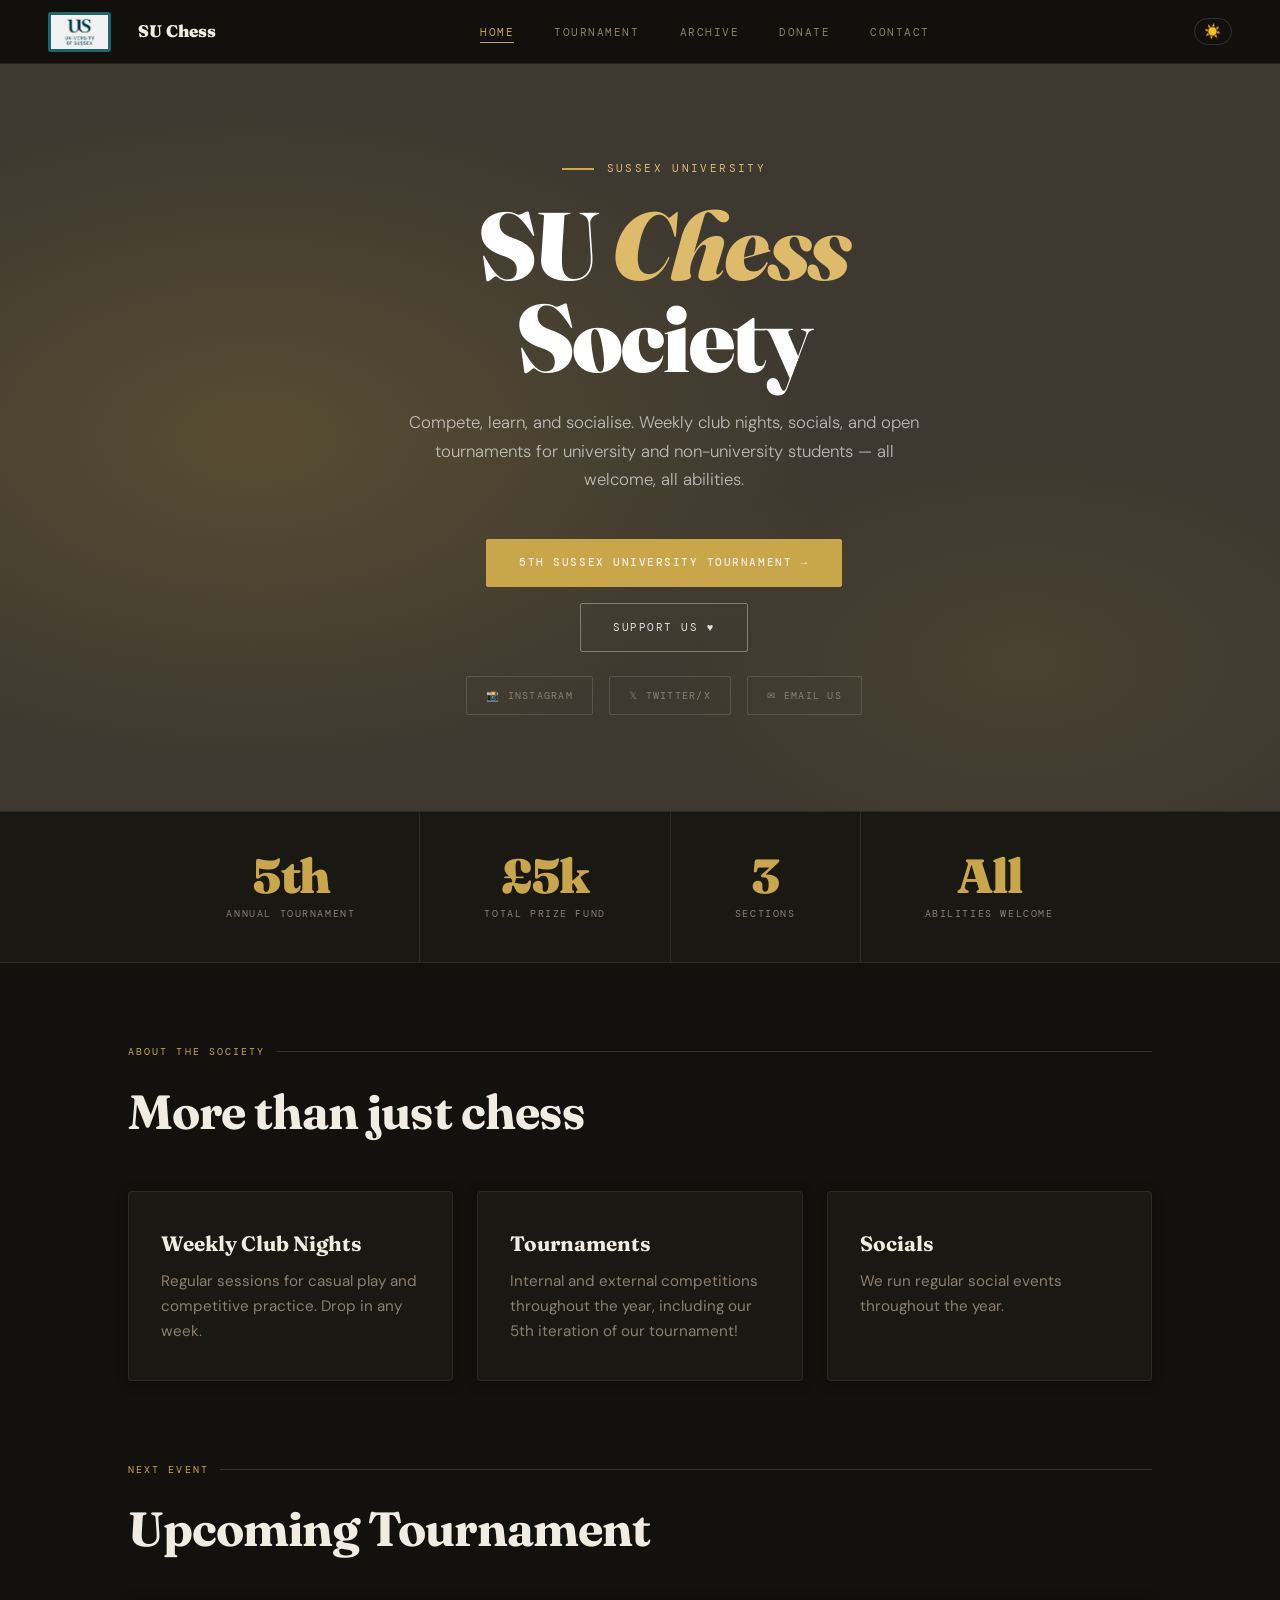
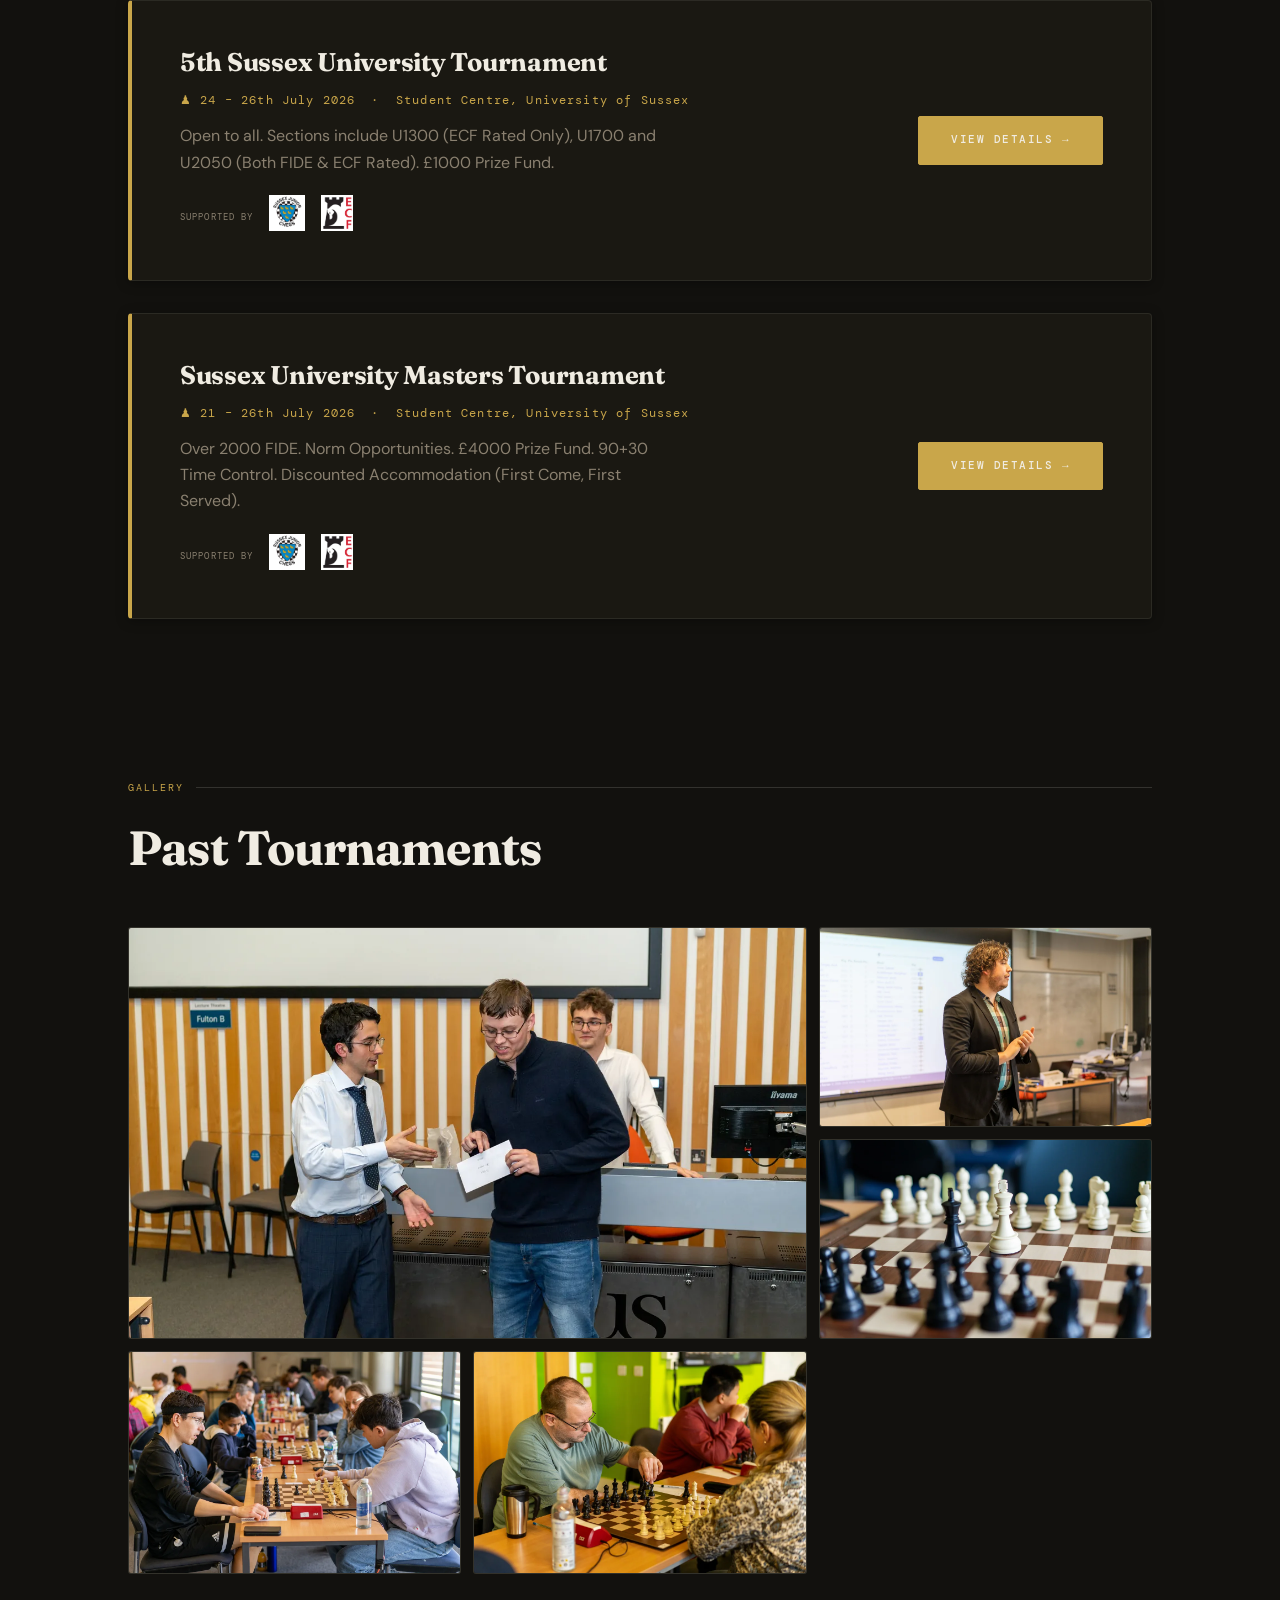
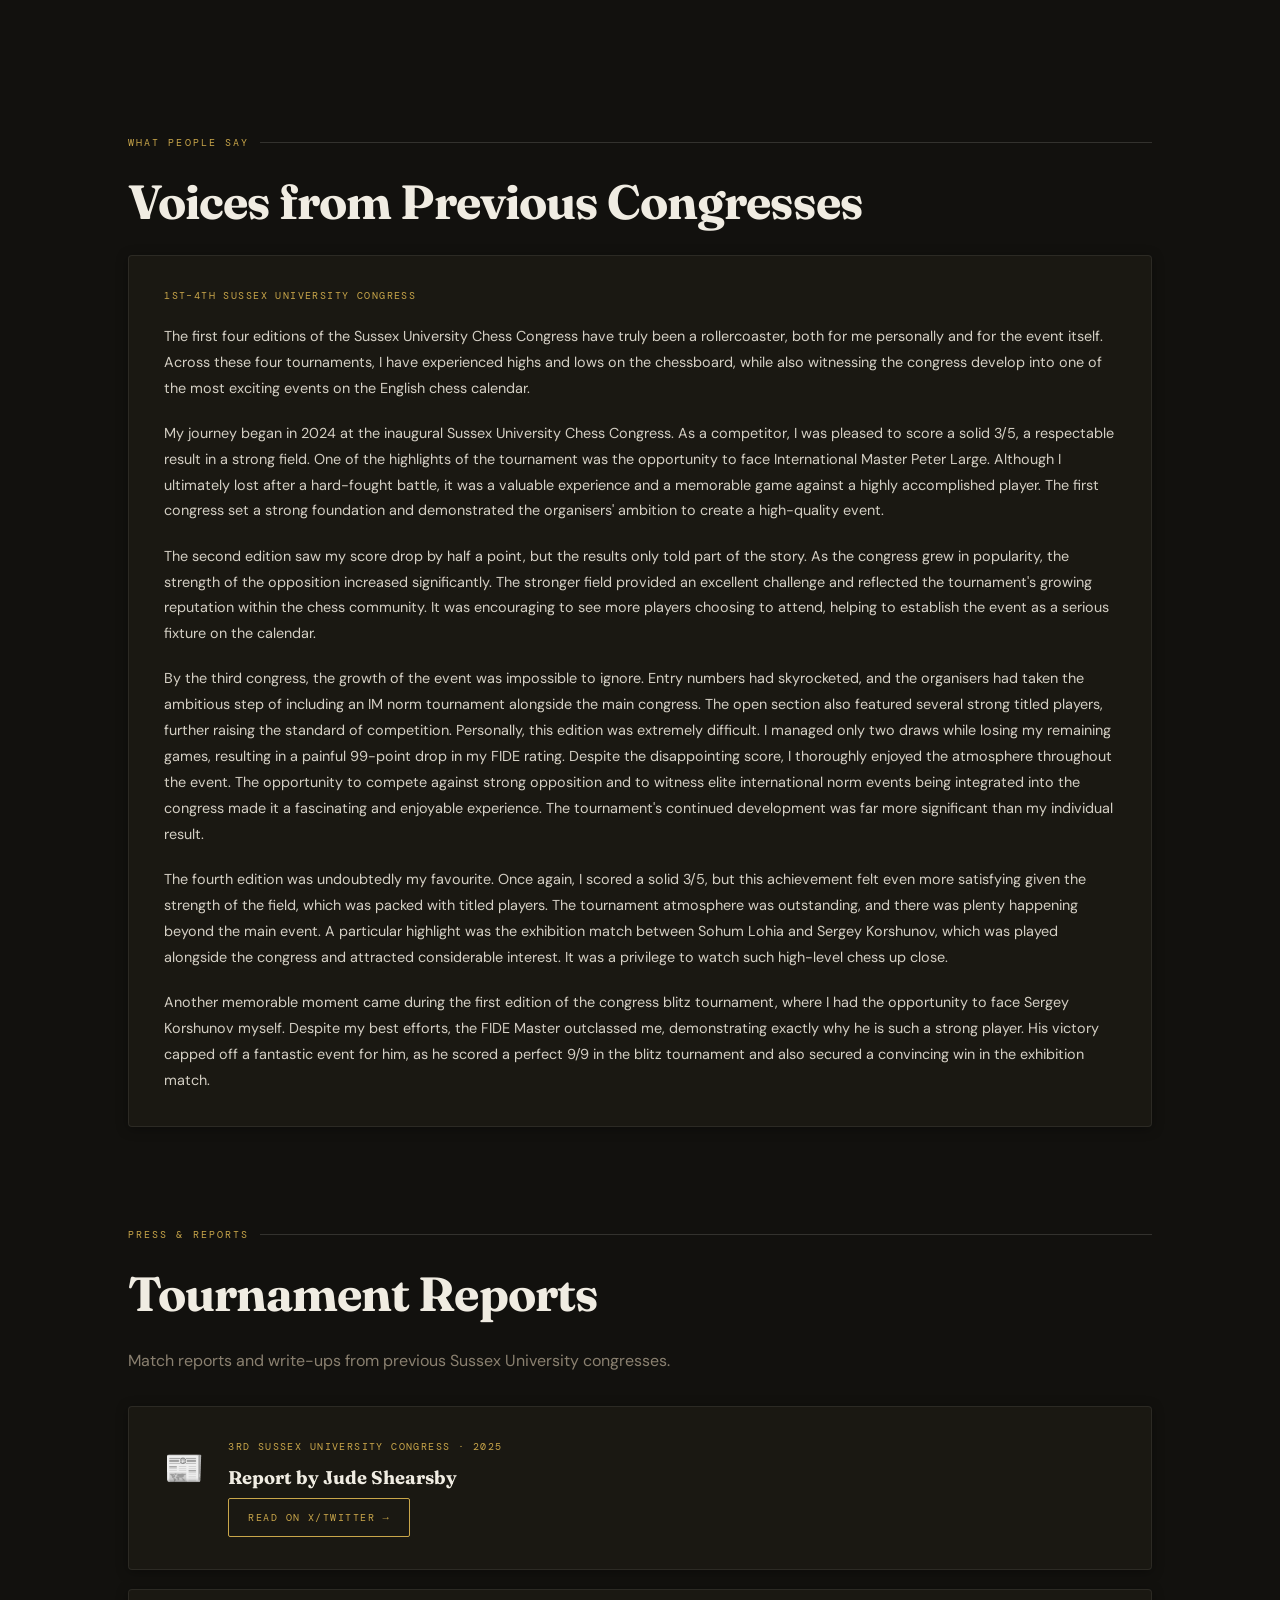
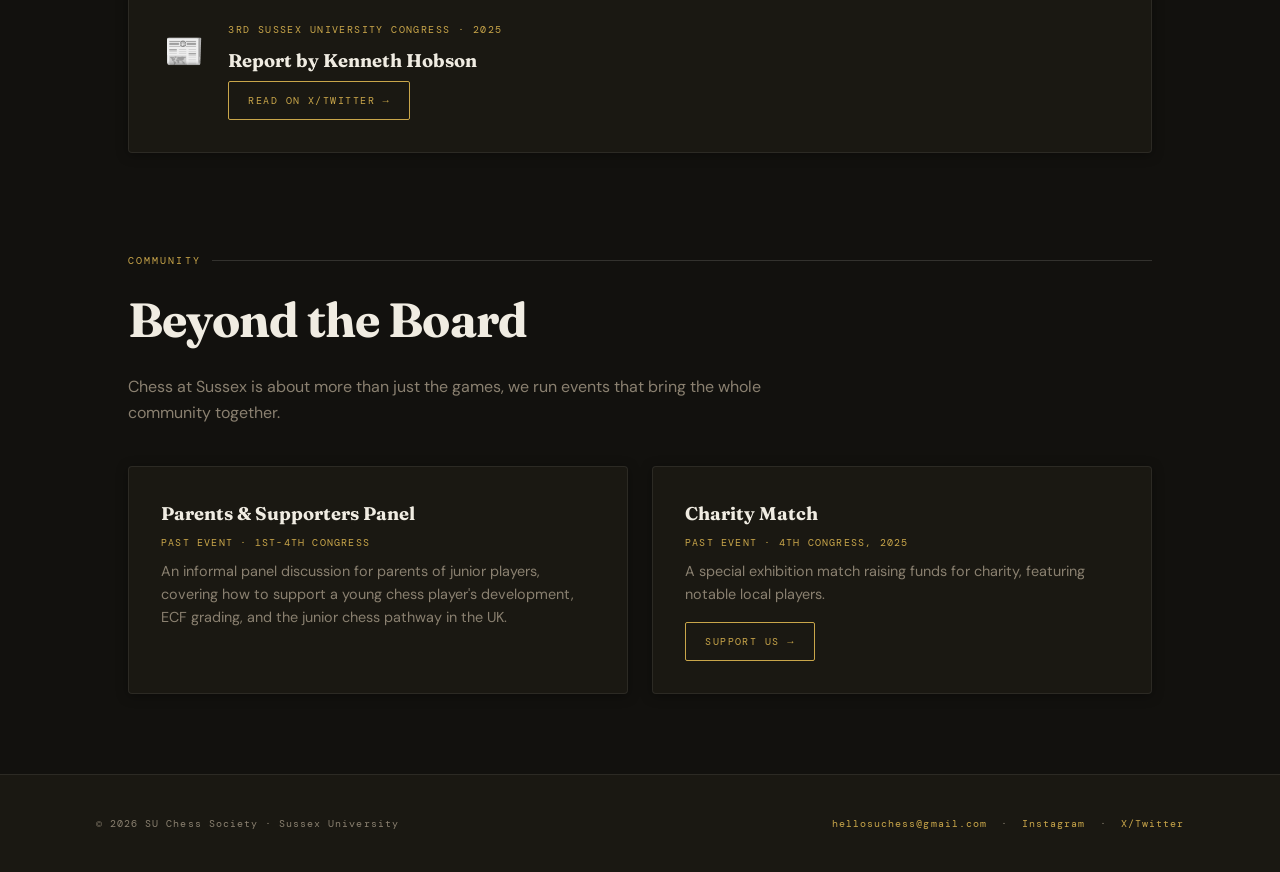
==== commit c24b40e6: "added logos" ====
--- a/index.html
+++ b/index.html
@@ -98,6 +98,17 @@
             Open to all. Sections include U1300 (ECF Rated Only), U1700 and U2050 (Both FIDE &amp; ECF Rated).
             £1000 Prize Fund.
           </p>
+          <div style="display:flex; align-items:center; gap:1rem; margin-top:1.2rem; flex-wrap:wrap;">
+            <span style="font-family:'DM Mono',monospace; font-size:0.58rem; letter-spacing:0.12em; text-transform:uppercase; color:var(--ink-3);">Supported by</span>
+            <picture>
+              <source srcset="images/SJC-Colour-Logo-small.webp" type="image/webp" />
+              <img src="images/SJC-Colour-Logo-small.jpg" alt="Sussex Junior Chess" style="height:36px; width:auto;" />
+            </picture>
+            <picture>
+              <source srcset="images/ECF_Logo_2018_final_square.webp" type="image/webp" />
+              <img src="images/ECF_Logo_2018_final_square.jpg" alt="English Chess Federation" style="height:36px; width:auto;" />
+            </picture>
+          </div>
         </div>
         <a href="tournament.html" class="btn btn-solid">View Details →</a>
       </div>
@@ -109,6 +120,17 @@
             Over 2000 FIDE. Norm Opportunities. £4000 Prize Fund. 90+30 Time Control.
             Discounted Accommodation (First Come, First Served).
           </p>
+          <div style="display:flex; align-items:center; gap:1rem; margin-top:1.2rem; flex-wrap:wrap;">
+            <span style="font-family:'DM Mono',monospace; font-size:0.58rem; letter-spacing:0.12em; text-transform:uppercase; color:var(--ink-3);">Supported by</span>
+            <picture>
+              <source srcset="images/SJC-Colour-Logo-small.webp" type="image/webp" />
+              <img src="images/SJC-Colour-Logo-small.jpg" alt="Sussex Junior Chess" style="height:36px; width:auto;" />
+            </picture>
+            <picture>
+              <source srcset="images/ECF_Logo_2018_final_square.webp" type="image/webp" />
+              <img src="images/ECF_Logo_2018_final_square.jpg" alt="English Chess Federation" style="height:36px; width:auto;" />
+            </picture>
+          </div>
         </div>
         <a href="tournament.html" class="btn btn-solid">View Details →</a>
       </div>
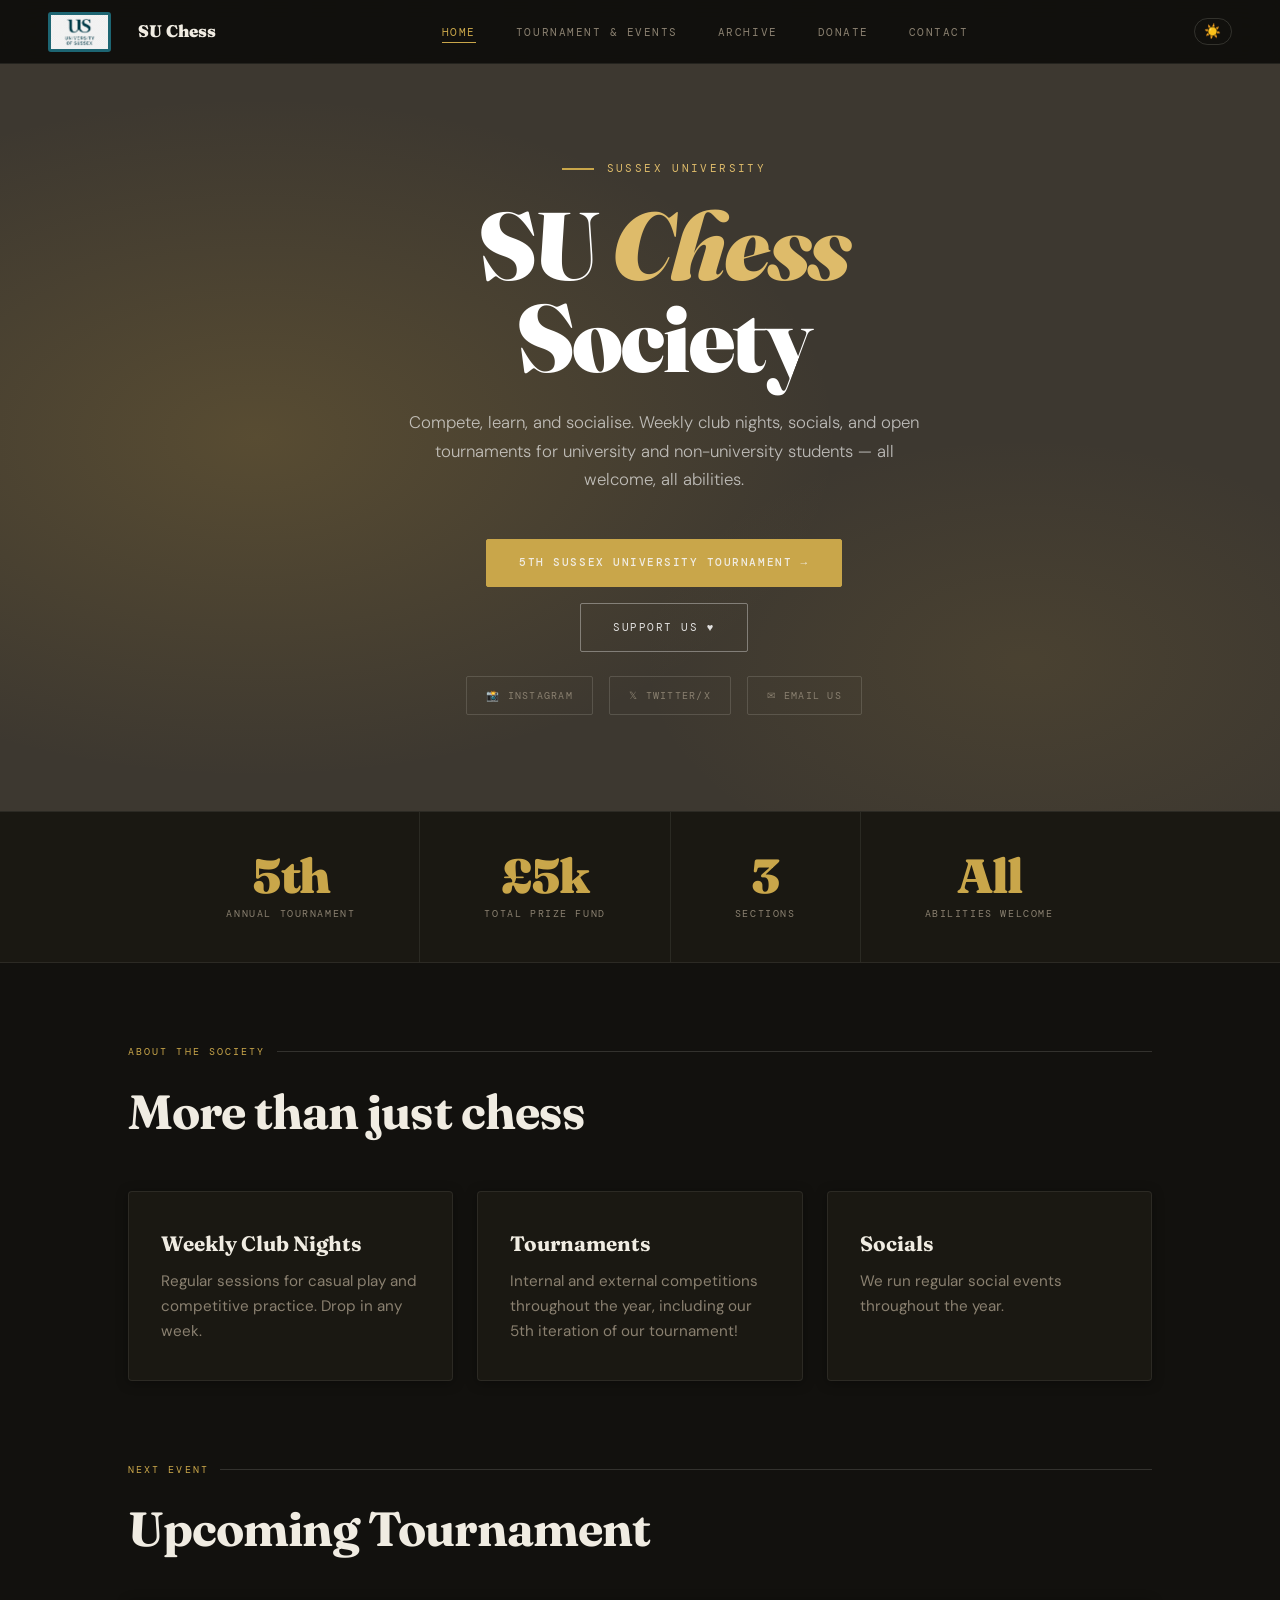
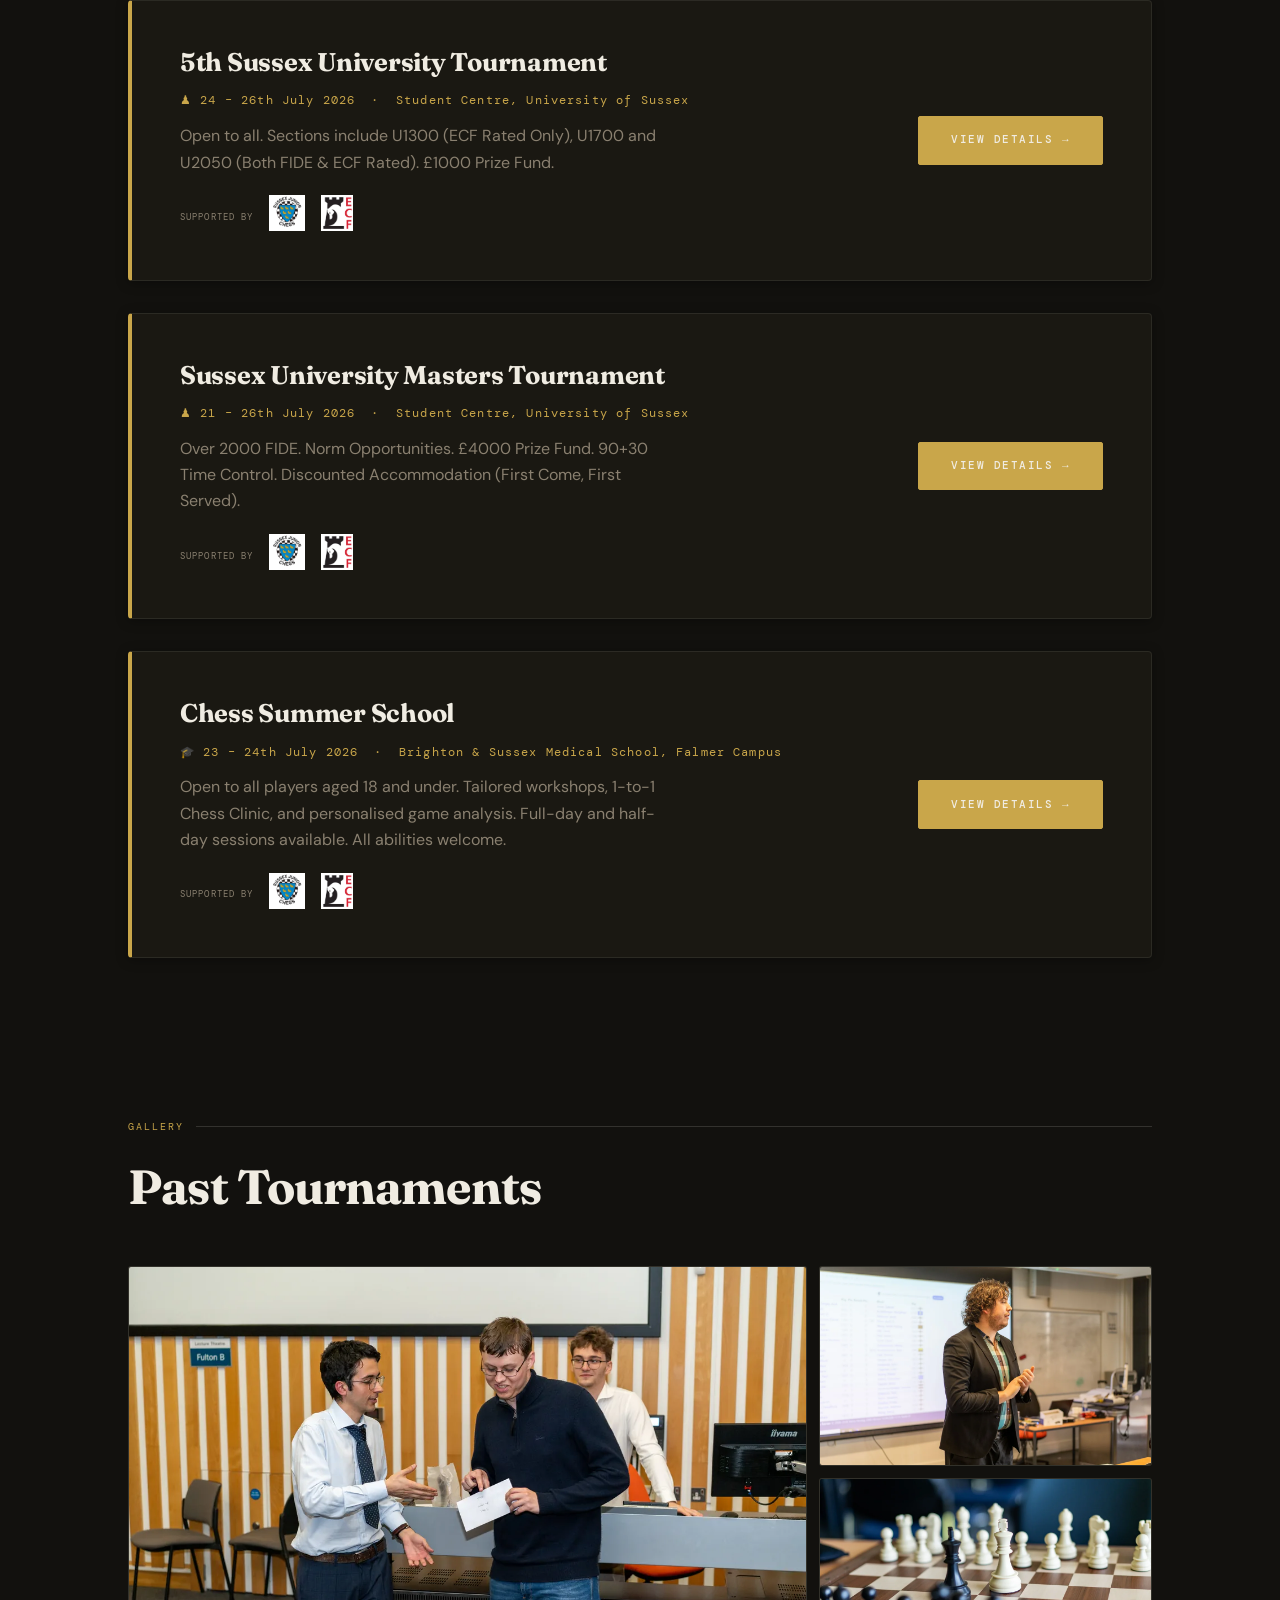
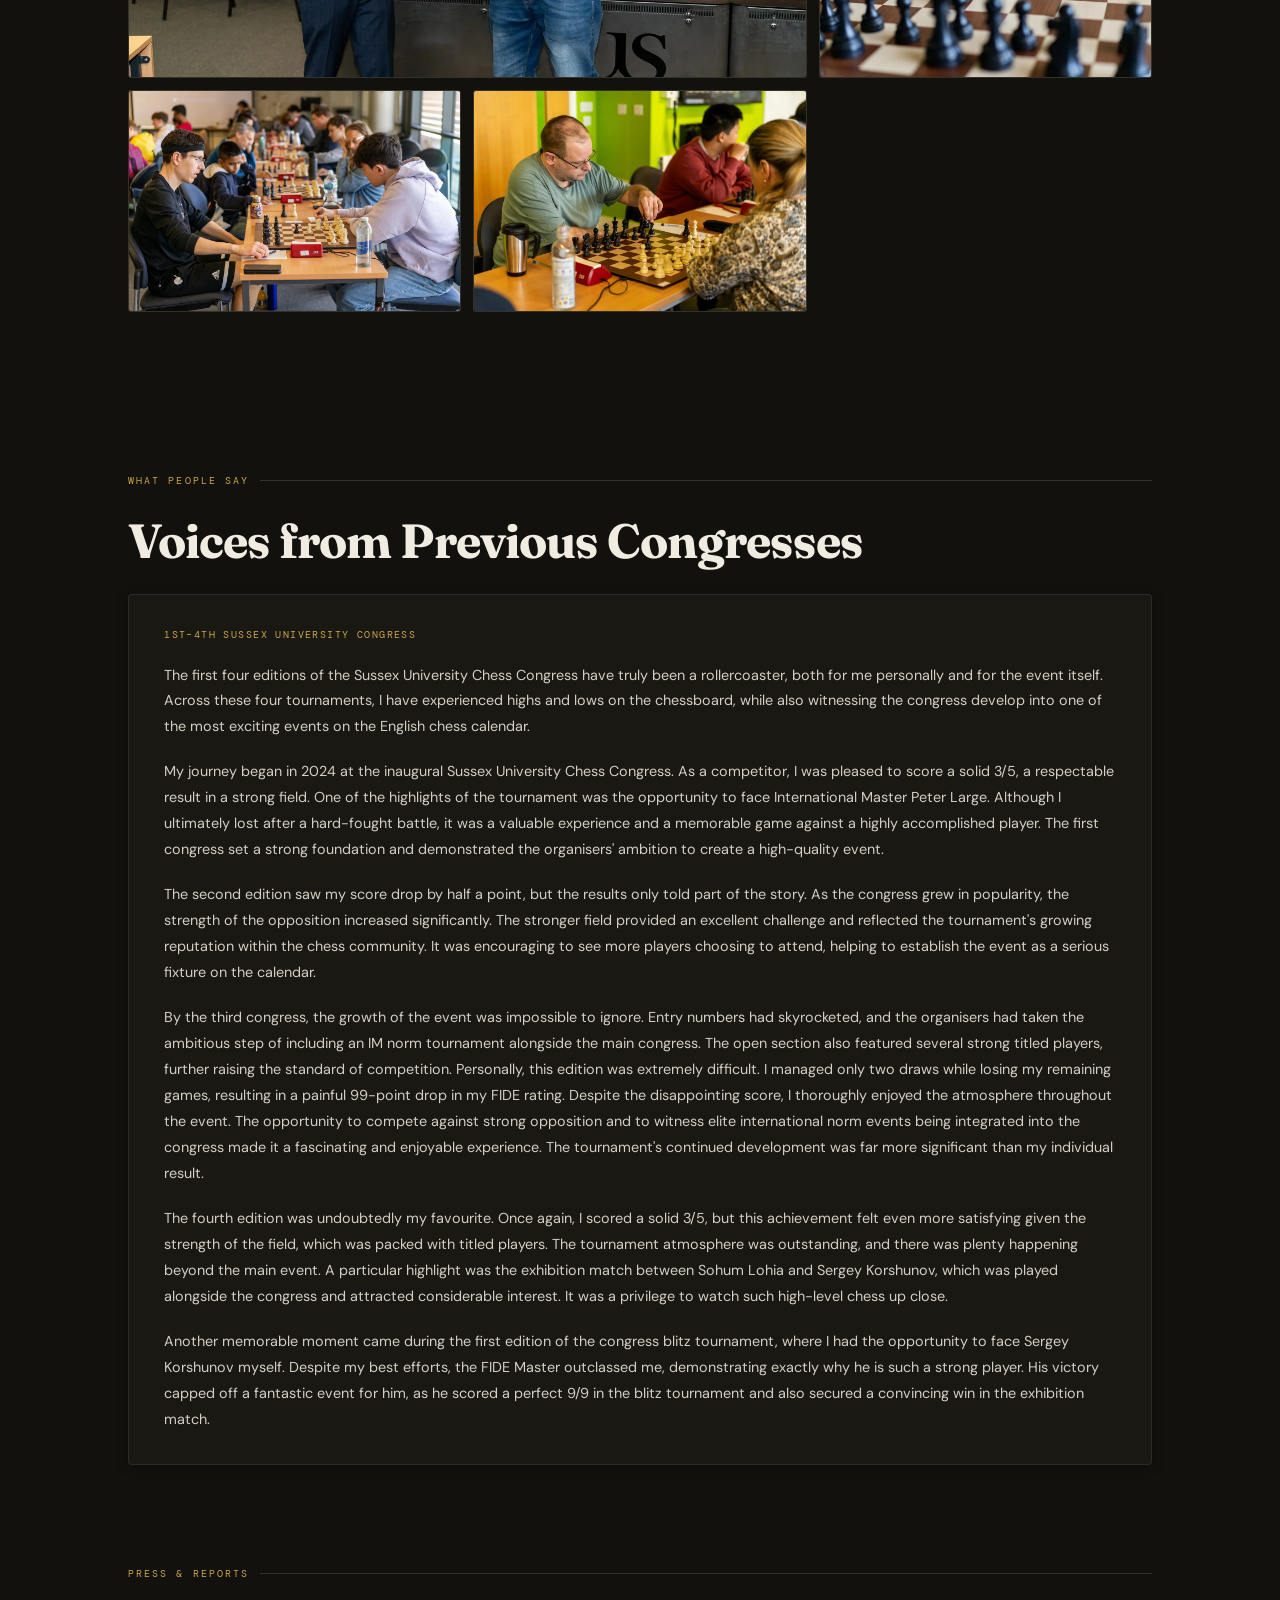
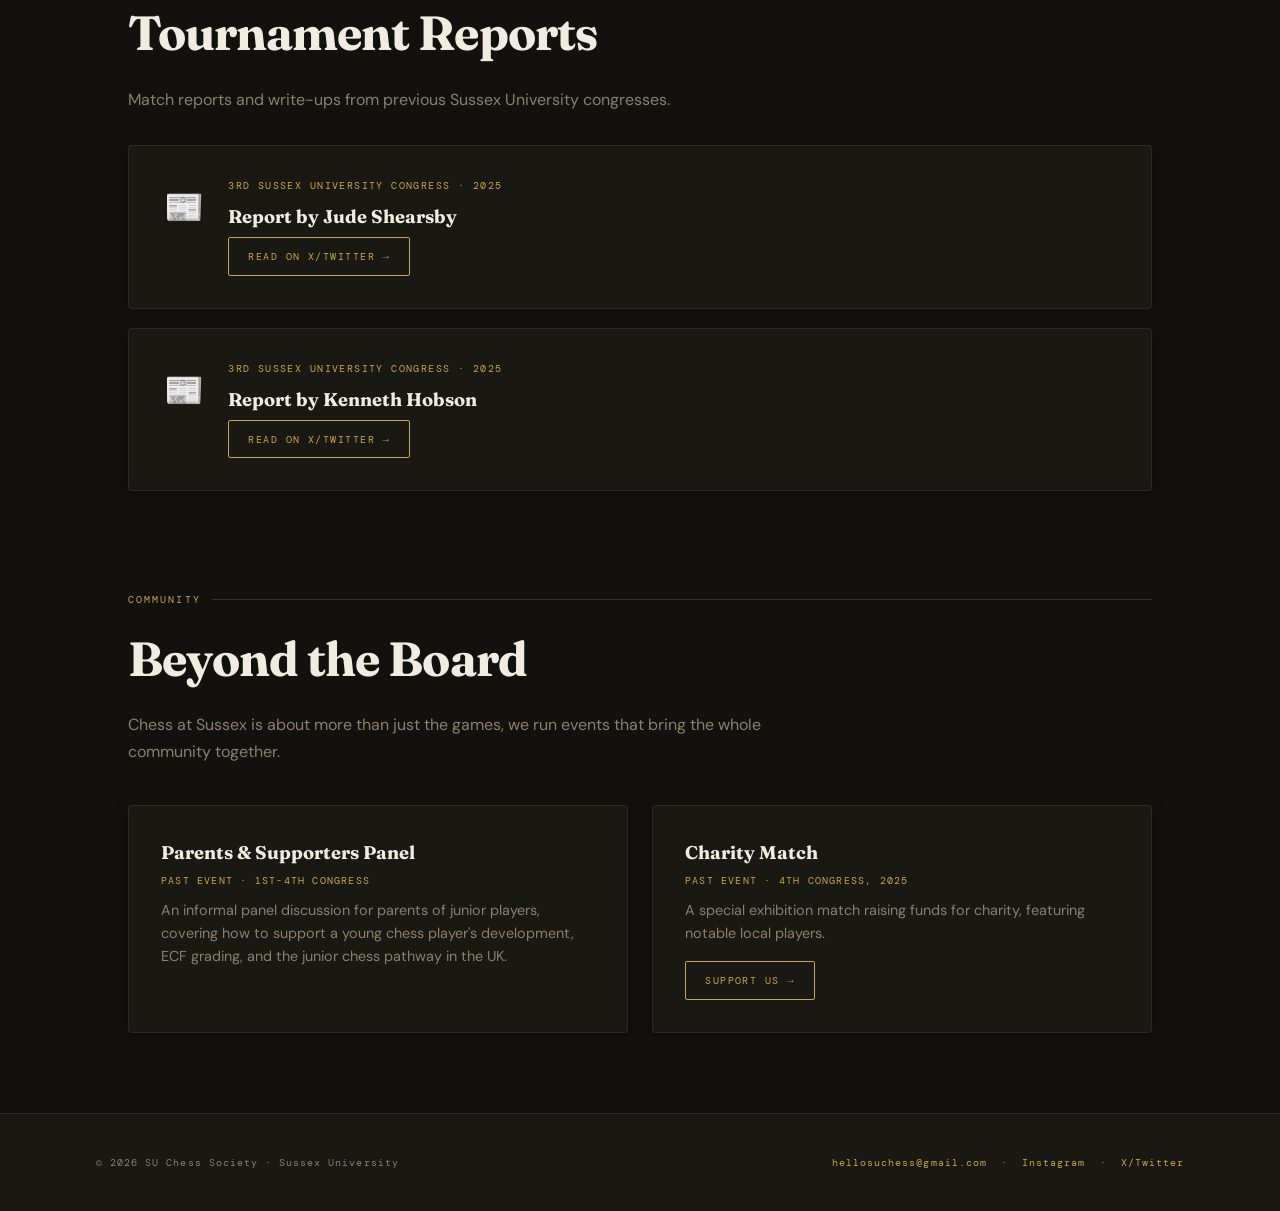
==== commit fcf0315c: "added summer school" ====
--- a/index.html
+++ b/index.html
@@ -134,6 +134,28 @@
         </div>
         <a href="tournament.html" class="btn btn-solid">View Details →</a>
       </div>
+      <div class="tourn-banner">
+        <div>
+          <h3>Chess Summer School</h3>
+          <p class="date">🎓 23 – 24th July 2026 &nbsp;·&nbsp; Brighton &amp; Sussex Medical School, Falmer Campus</p>
+          <p style="color:var(--ink-3); font-size:1rem; margin-top:0.8rem; max-width:500px;">
+            Open to all players aged 18 and under. Tailored workshops, 1-to-1 Chess Clinic, and personalised game analysis.
+            Full-day and half-day sessions available. All abilities welcome.
+          </p>
+          <div style="display:flex; align-items:center; gap:1rem; margin-top:1.2rem; flex-wrap:wrap;">
+            <span style="font-family:'DM Mono',monospace; font-size:0.58rem; letter-spacing:0.12em; text-transform:uppercase; color:var(--ink-3);">Supported by</span>
+            <picture>
+              <source srcset="images/SJC-Colour-Logo-small.webp" type="image/webp" />
+              <img src="images/SJC-Colour-Logo-small.jpg" alt="Sussex Junior Chess" style="height:36px; width:auto;" />
+            </picture>
+            <picture>
+              <source srcset="images/ECF_Logo_2018_final_square.webp" type="image/webp" />
+              <img src="images/ECF_Logo_2018_final_square.jpg" alt="English Chess Federation" style="height:36px; width:auto;" />
+            </picture>
+          </div>
+        </div>
+        <a href="tournament.html#enter-school" class="btn btn-solid">View Details →</a>
+      </div>
     </section>
 
     <!-- Past Tournament Photos -->
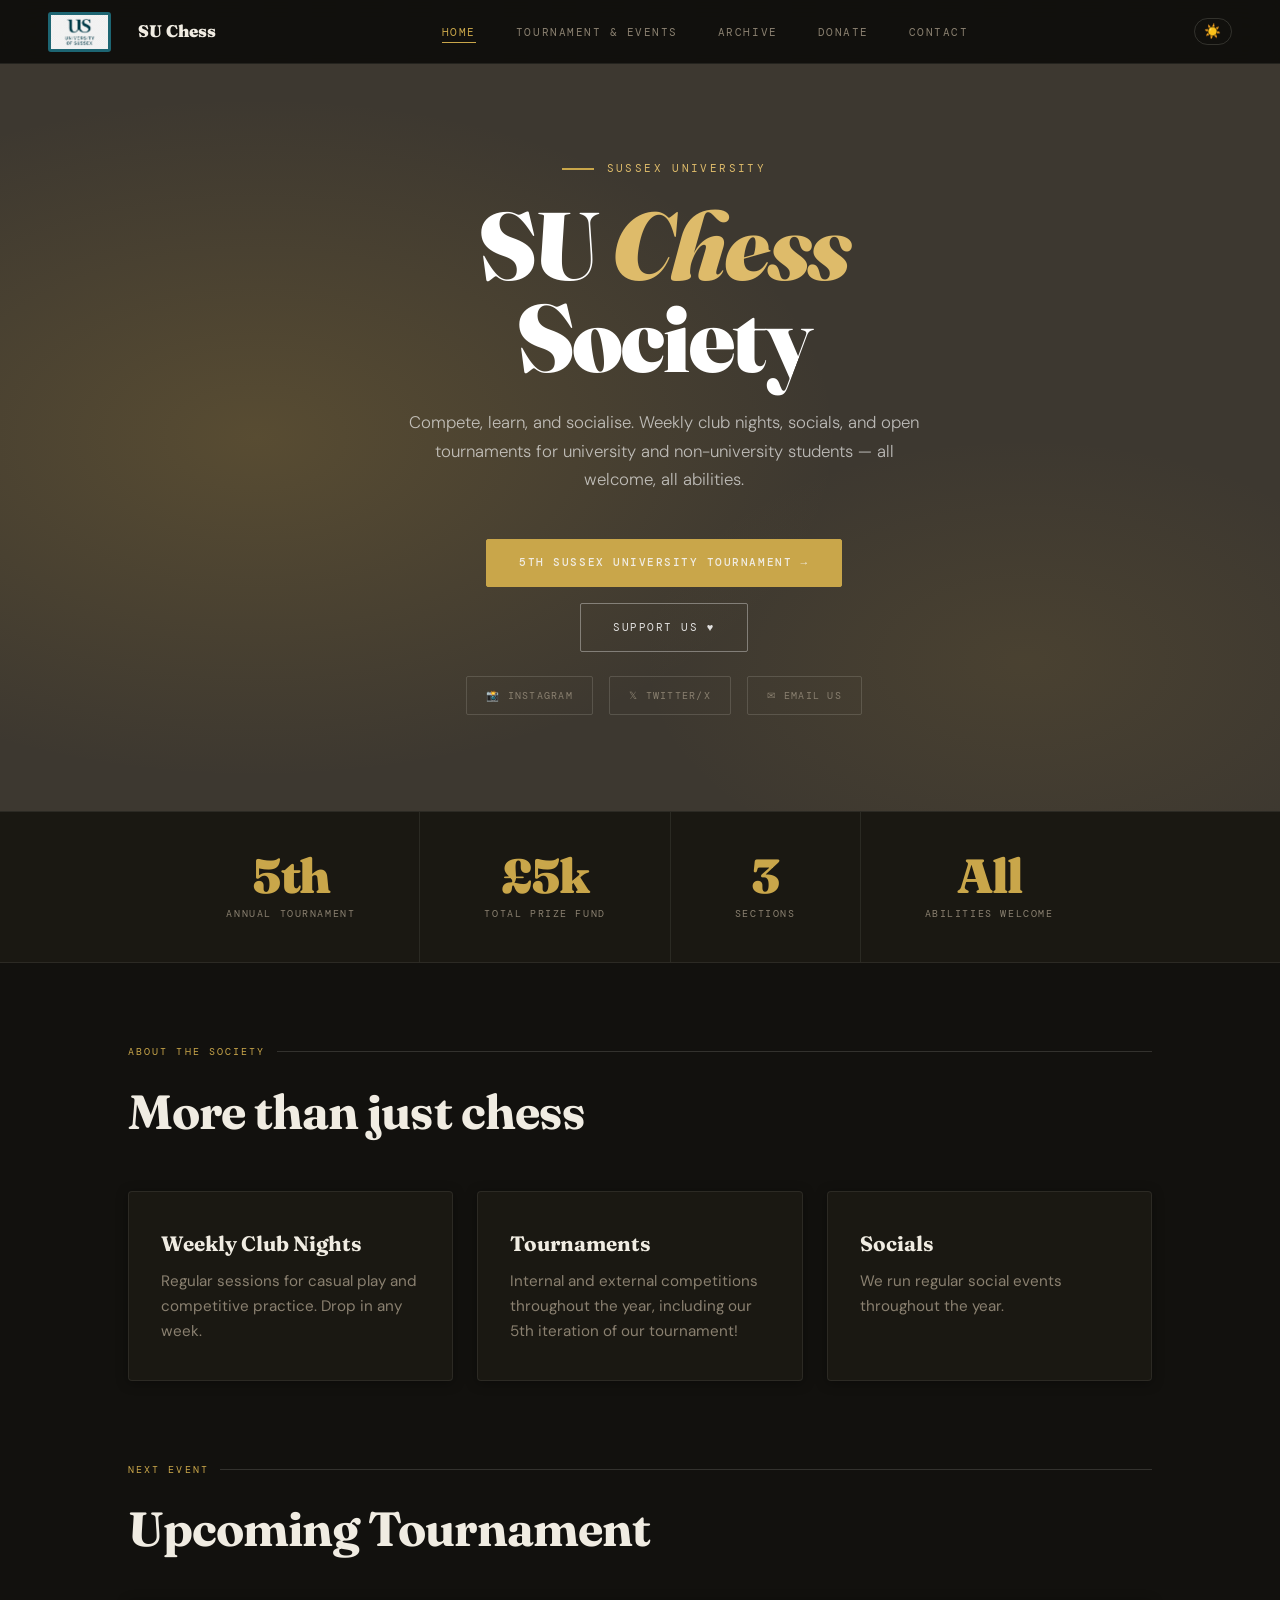
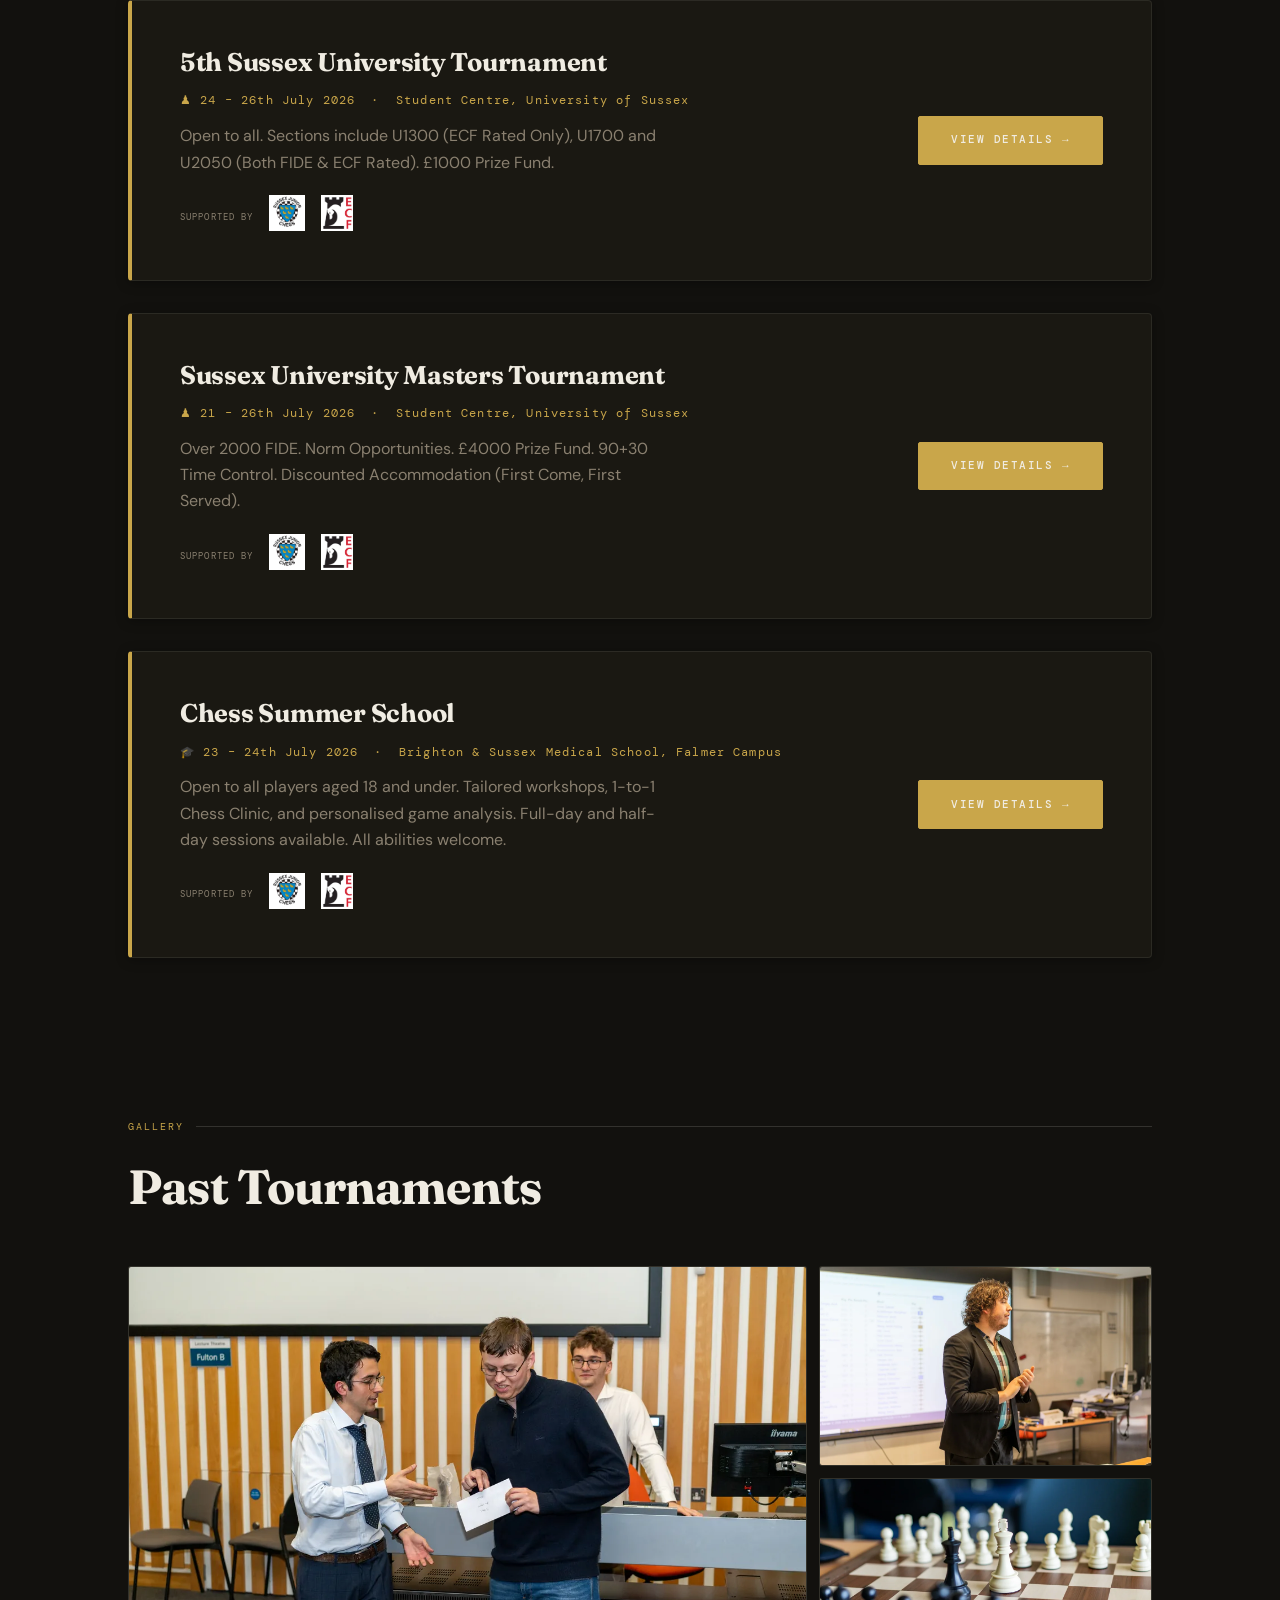
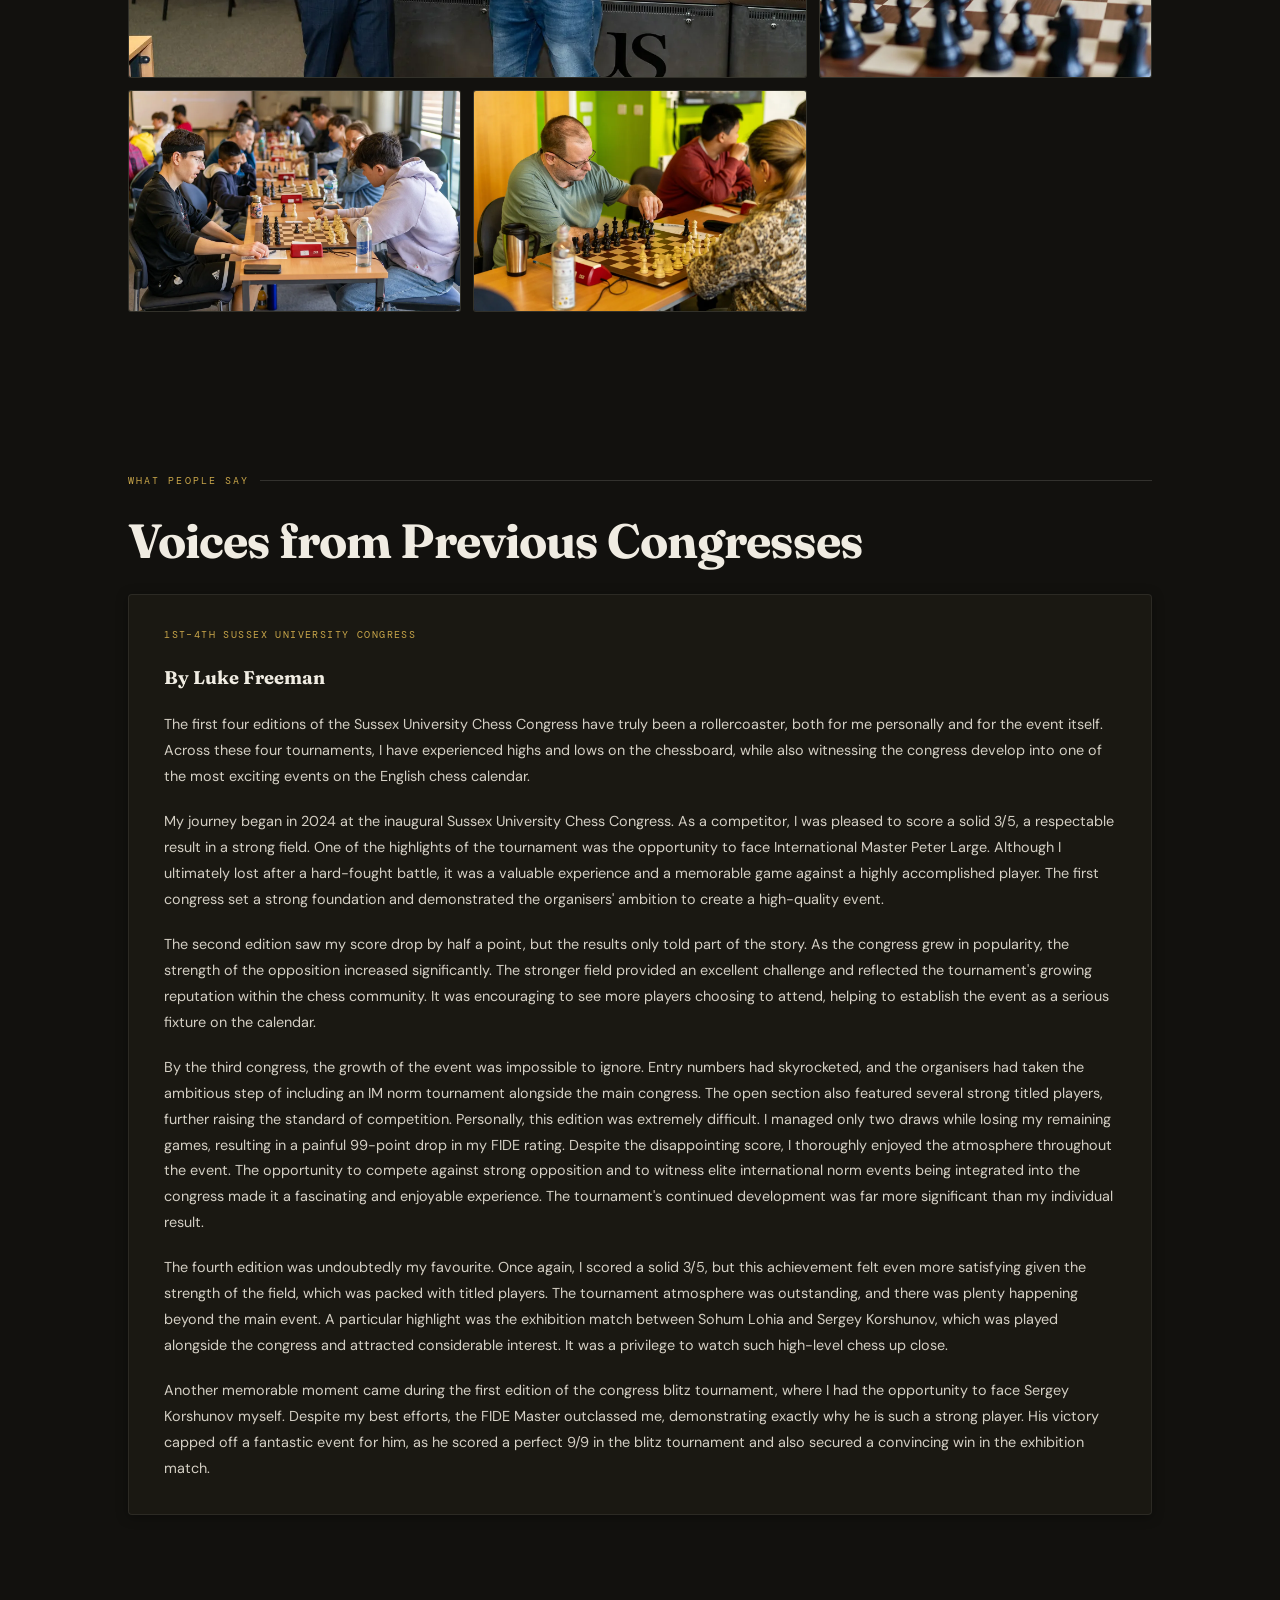
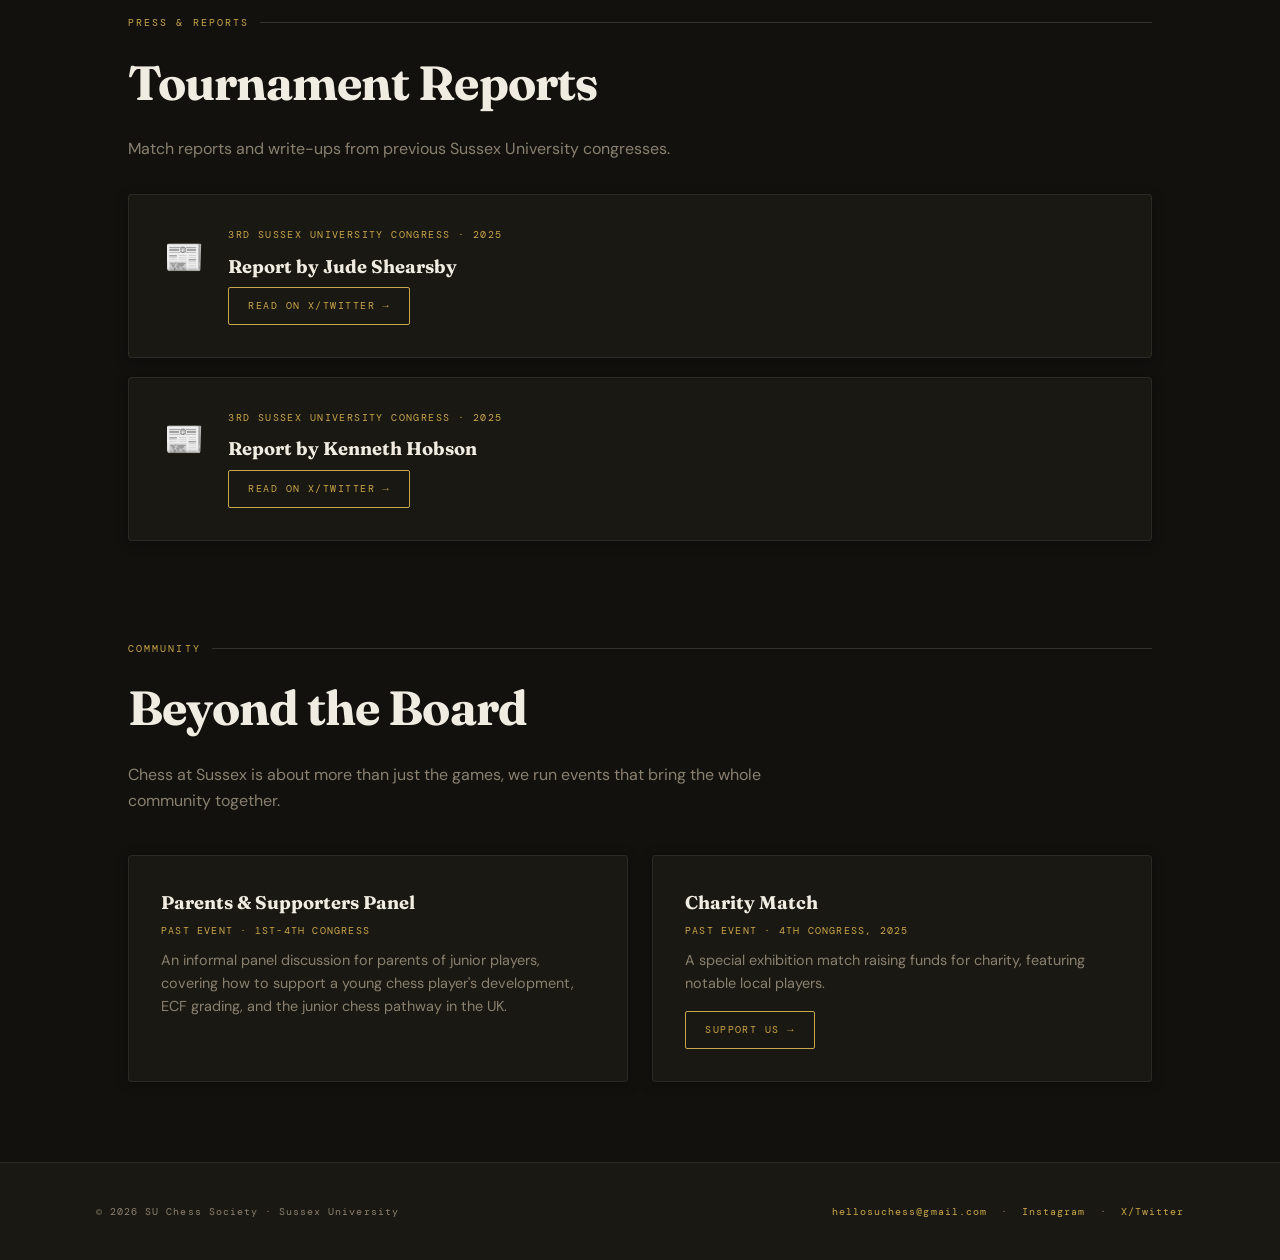
==== commit 85f7cd63: "updated author" ====
--- a/index.html
+++ b/index.html
@@ -154,7 +154,7 @@
             </picture>
           </div>
         </div>
-        <a href="tournament.html#enter-school" class="btn btn-solid">View Details →</a>
+        <a href="tournament.html#summer-school" class="btn btn-solid">View Details →</a>
       </div>
     </section>
 
@@ -204,6 +204,7 @@
         <div style="display:flex; align-items:center; gap:1rem;">
           <p class="report-meta" style="margin:0;">1st–4th Sussex University Congress</p>
         </div>
+        <h4 style="margin:0;">By Luke Freeman</h4>
         <p style="color:var(--ink-2); line-height:1.8; margin:0;">
           The first four editions of the Sussex University Chess Congress have truly been a rollercoaster, both for me personally and for the event itself. Across these four tournaments, I have experienced highs and lows on the chessboard, while also witnessing the congress develop into one of the most exciting events on the English chess calendar.
         </p>
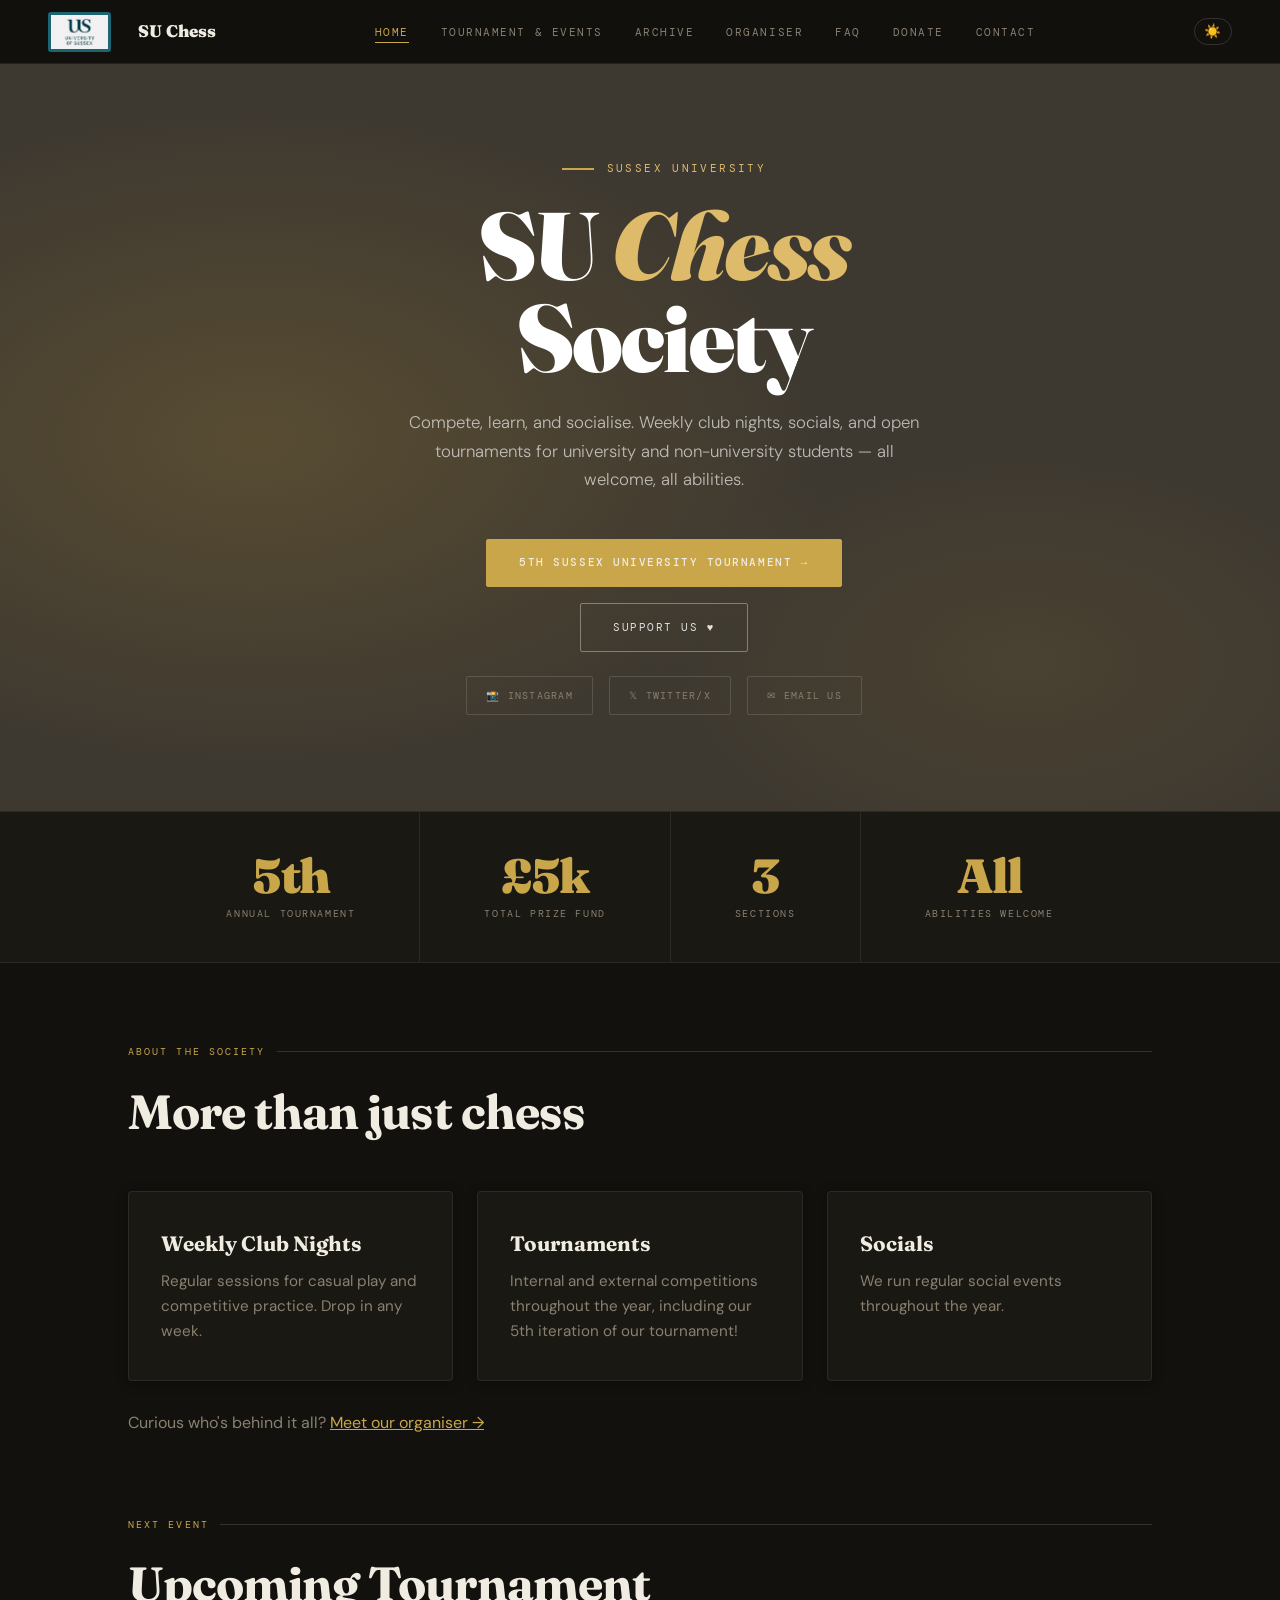
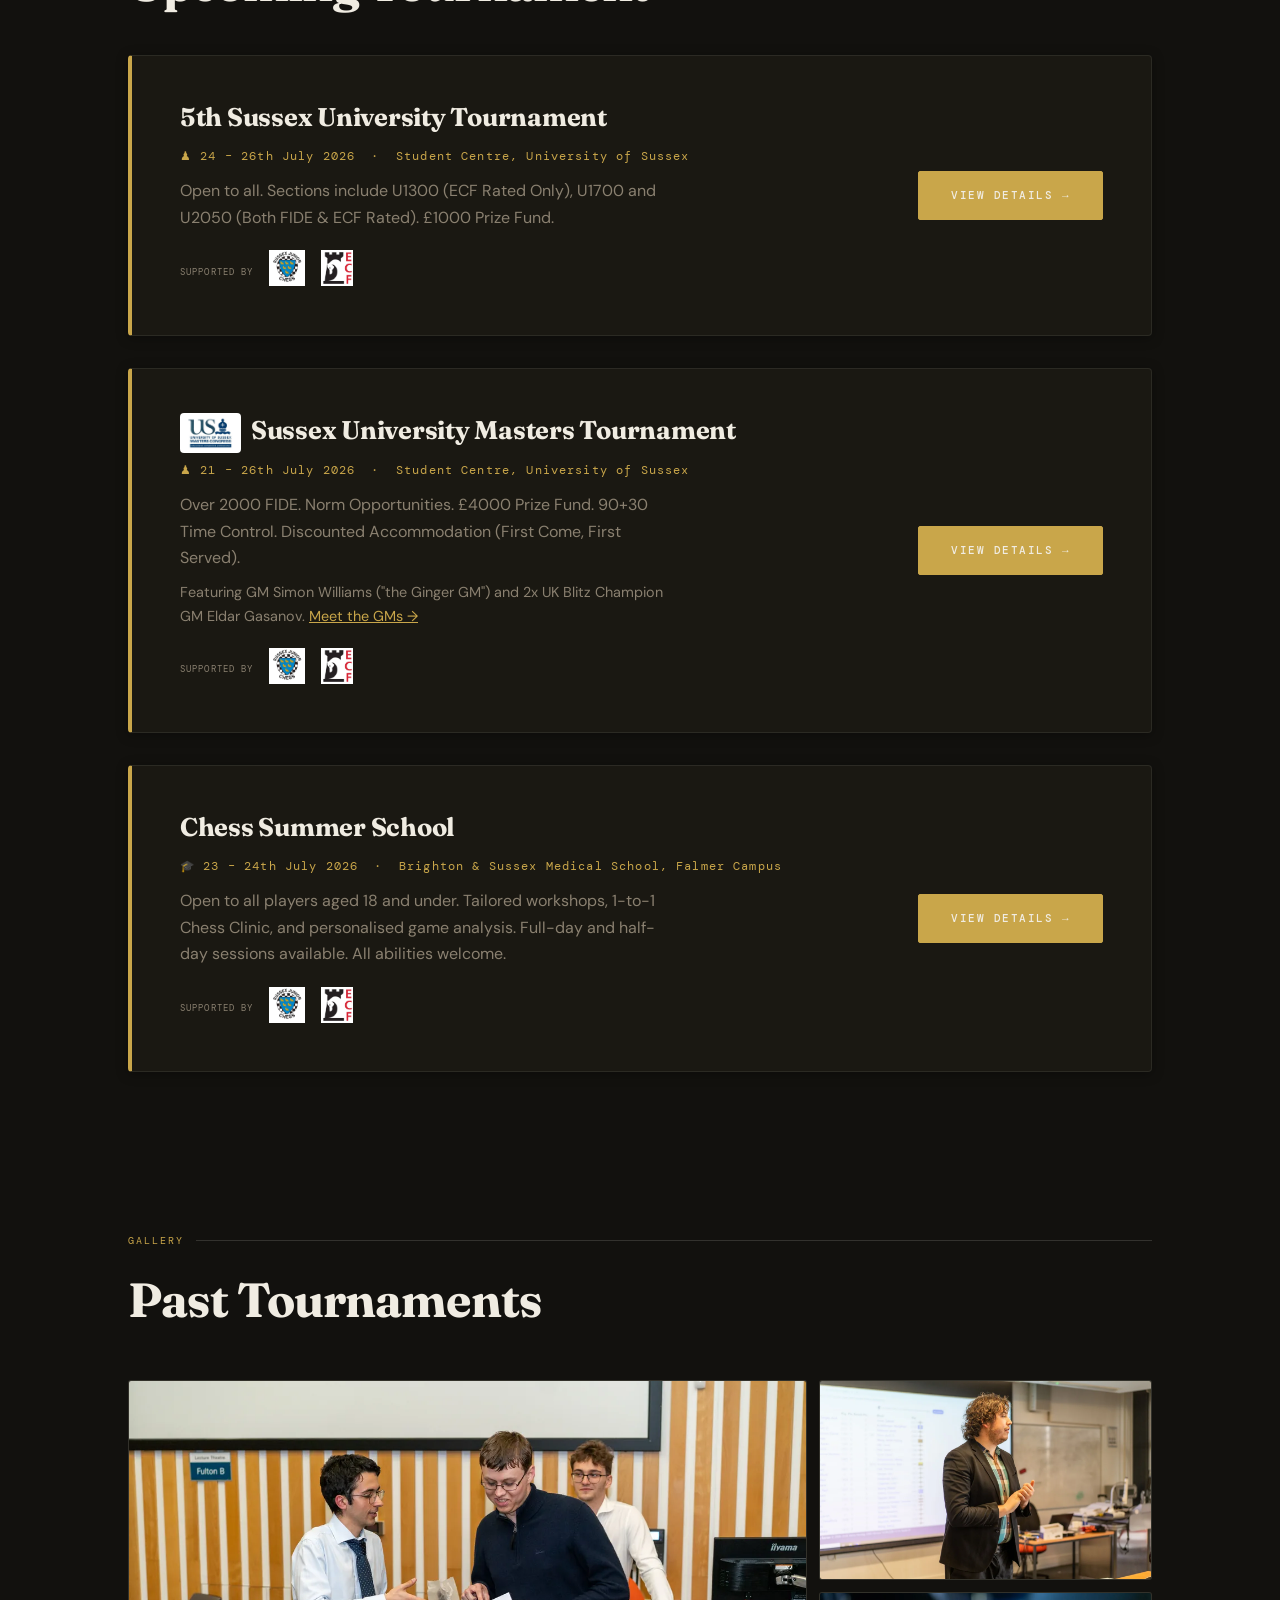
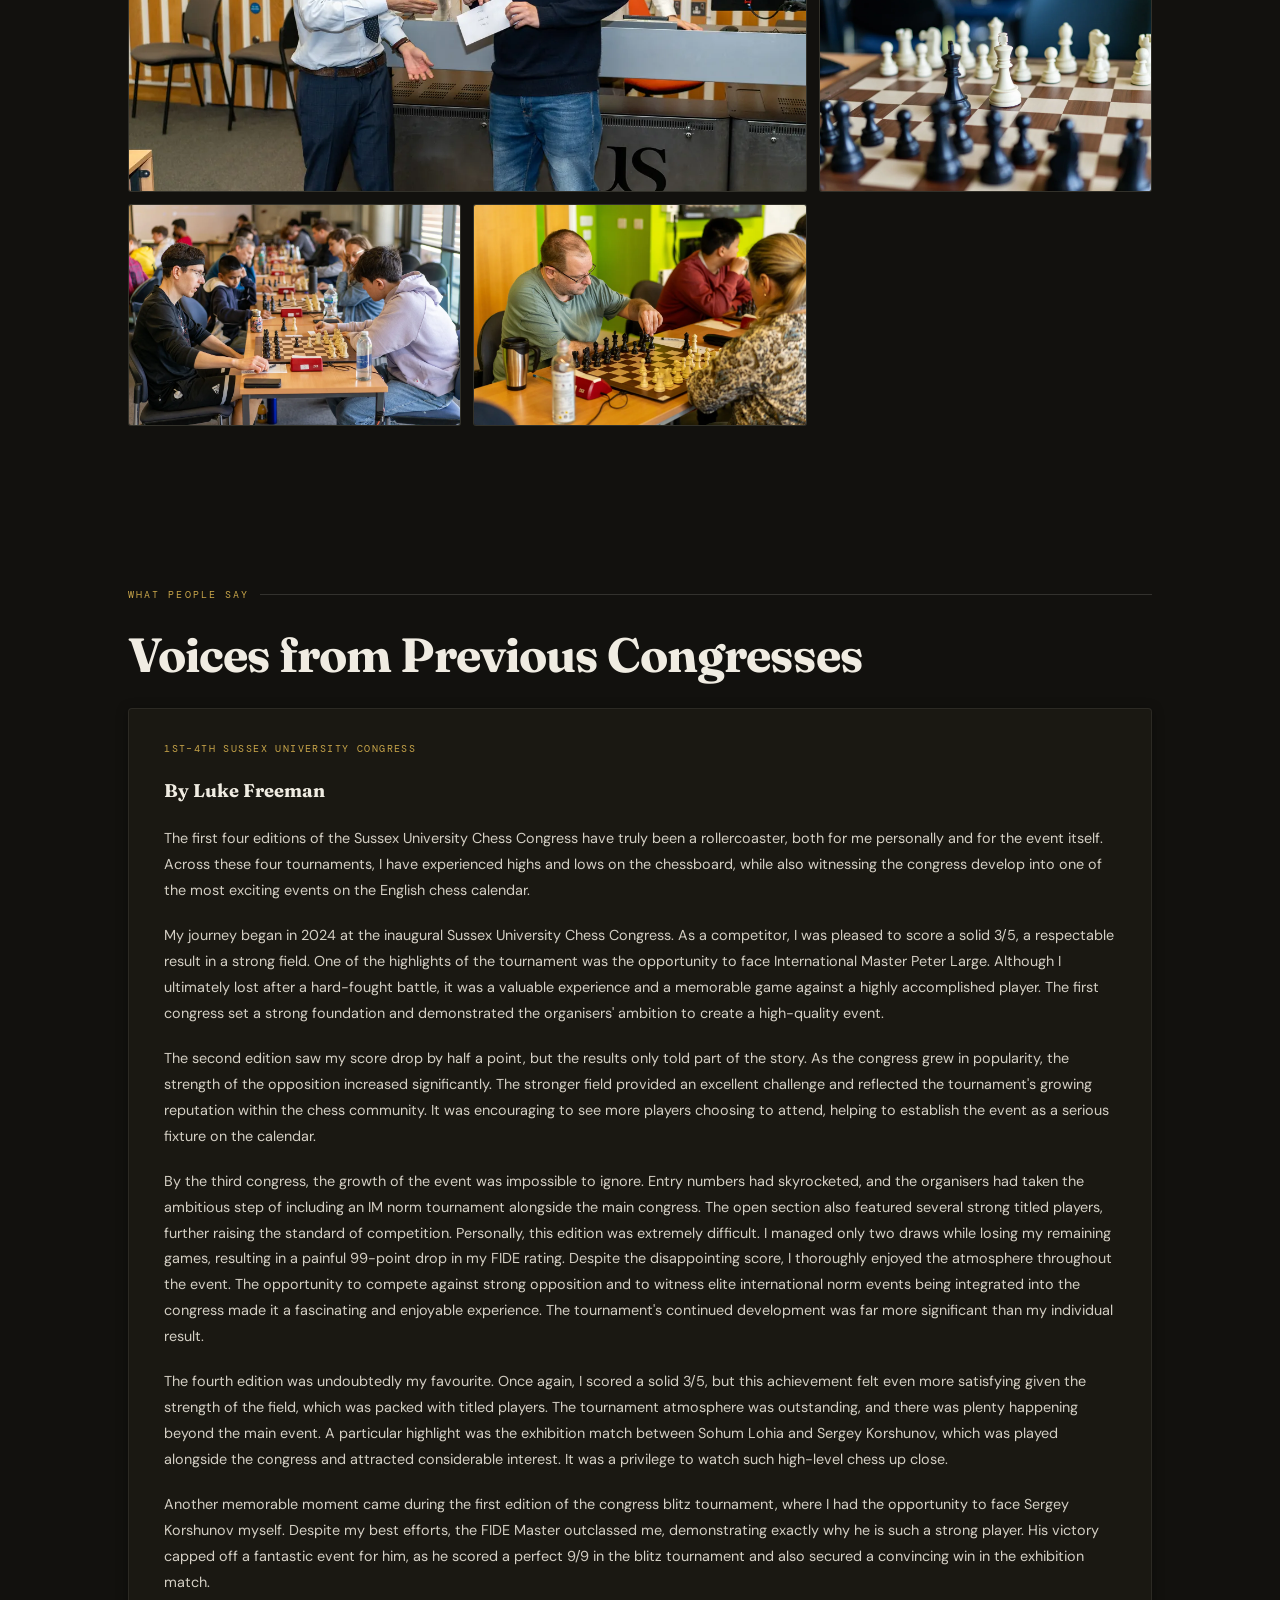
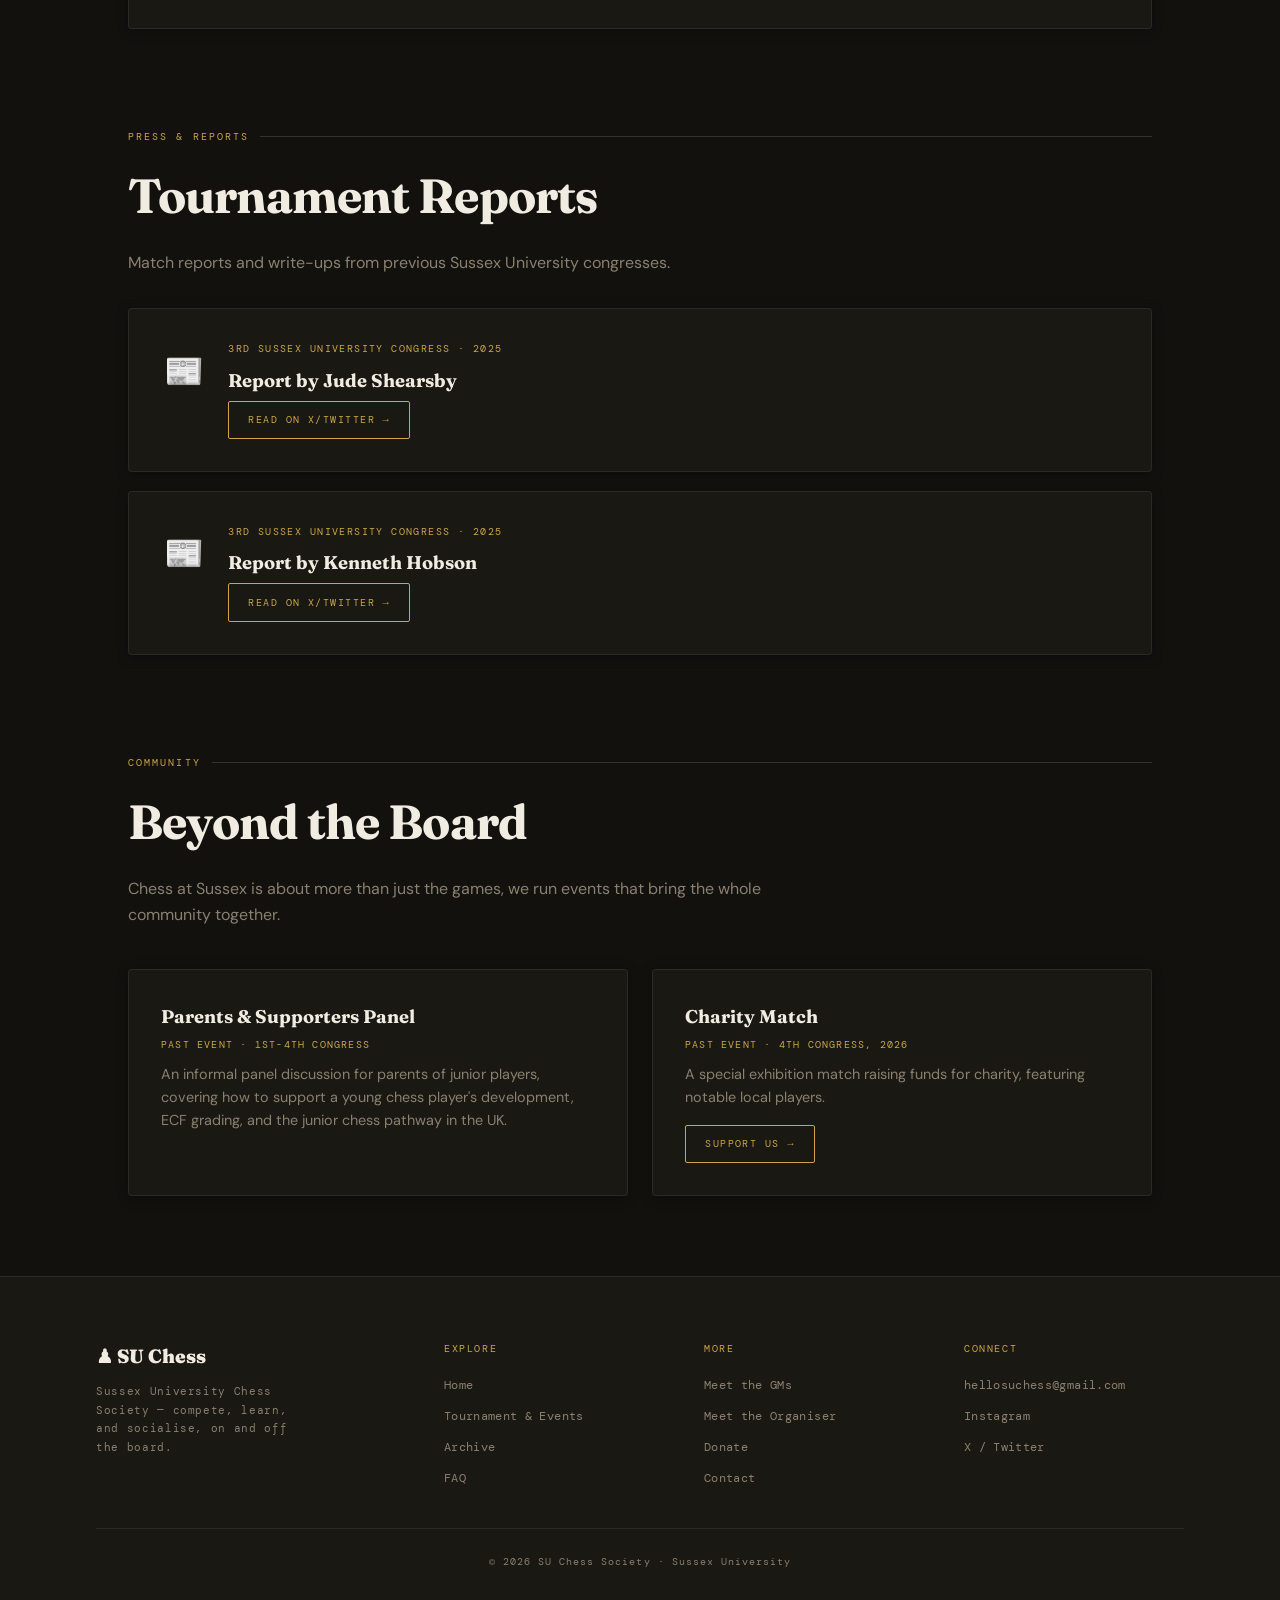
==== commit ba209010: "made major changes" ====
--- a/index.html
+++ b/index.html
@@ -30,11 +30,28 @@
       <div class="hero-content hero-content-full">
         <p class="hero-eyebrow">Sussex University</p>
         <h1 class="hero-title-full">SU <em>Chess</em> Society</h1>
-        <p class="hero-sub">
-          Compete, learn, and socialise. Weekly club nights, socials,
-          and open tournaments for university and non-university students — all welcome, all abilities.
-        </p>
-        <div style="display:flex; gap:1rem; flex-wrap:wrap; justify-content:center;">
+        <p class="hero-sub" id="heroSub">
+          The Sussex University Chess Festival returns 21–26 July 2026 — headlined by GM Simon Williams
+          ("the Ginger GM") and back-to-back UK Blitz Champion GM Eldar Gasanov along with many other
+          notable names as you can see <a href="players.html" style="color:var(--gold);">here</a>, with a
+          combined £5,000 prize fund across the Congress and Masters.
+        </p>
+
+        <div id="festivalCountdown" class="festival-countdown" style="display:none;">
+          <p class="countdown-label-top">Countdown to the Chess Festival</p>
+          <div class="countdown-grid">
+            <div class="countdown-item"><span class="countdown-num" id="cdDays">00</span><span class="countdown-label">Days</span></div>
+            <div class="countdown-item"><span class="countdown-num" id="cdHours">00</span><span class="countdown-label">Hours</span></div>
+            <div class="countdown-item"><span class="countdown-num" id="cdMins">00</span><span class="countdown-label">Mins</span></div>
+            <div class="countdown-item"><span class="countdown-num" id="cdSecs">00</span><span class="countdown-label">Secs</span></div>
+          </div>
+        </div>
+
+        <div id="festivalLiveBadge" class="festival-live-badge" style="display:none;">
+          <span class="live-dot"></span> The Chess Festival is live now — 21–26 July 2026
+        </div>
+
+        <div style="display:flex; gap:1rem; flex-wrap:wrap; justify-content:center; margin-top:2.2rem;">
           <a href="tournament.html" class="btn btn-solid">5th Sussex University Tournament →</a>
           <a href="donate.html" class="btn">Support Us ♥</a>
         </div>
@@ -84,6 +101,9 @@
           <p>We run regular social events throughout the year.</p>
         </div>
       </div>
+      <p style="color:var(--ink-3); margin-top:1.8rem;">
+        Curious who's behind it all? <a href="organiser.html" style="color:var(--gold);">Meet our organiser →</a>
+      </p>
     </section>
 
     <!-- Tournament Banner -->
@@ -114,11 +134,15 @@
       </div>
       <div class="tourn-banner">
         <div>
-          <h3>Sussex University Masters Tournament</h3>
+          <h3><img src="images/masters-congress-logo.jpg" alt="University of Sussex Masters Congress" class="masters-logo-inline" style="margin-right:0.6rem;" />Sussex University Masters Tournament</h3>
           <p class="date">♟ 21 – 26th July 2026 &nbsp;·&nbsp; Student Centre, University of Sussex</p>
           <p style="color:var(--ink-3); font-size:1rem; margin-top:0.8rem; max-width:500px;">
             Over 2000 FIDE. Norm Opportunities. £4000 Prize Fund. 90+30 Time Control.
             Discounted Accommodation (First Come, First Served).
+          </p>
+          <p style="color:var(--ink-3); font-size:0.9rem; margin-top:0.6rem; max-width:500px;">
+            Featuring GM Simon Williams ("the Ginger GM") and 2x UK Blitz Champion GM Eldar Gasanov.
+            <a href="players.html" style="color:var(--gold);">Meet the GMs →</a>
           </p>
           <div style="display:flex; align-items:center; gap:1rem; margin-top:1.2rem; flex-wrap:wrap;">
             <span style="font-family:'DM Mono',monospace; font-size:0.58rem; letter-spacing:0.12em; text-transform:uppercase; color:var(--ink-3);">Supported by</span>
@@ -268,7 +292,7 @@
         </div>
         <div class="side-event-card">
           <h4>Charity Match</h4>
-          <p class="event-date">Past Event · 4th Congress, 2025</p>
+          <p class="event-date">Past Event · 4th Congress, 2026</p>
           <p>A special exhibition match raising funds for charity, featuring notable local players.</p>
           <a href="donate.html" class="btn" style="font-size:0.65rem; padding:0.6rem 1.2rem; margin-top:1rem; display:inline-flex;">Support Us →</a>
         </div>
@@ -281,5 +305,59 @@
   <div id="footer-placeholder"></div>
 
   <script src="components.js"></script>
+  <script>
+    (function () {
+      // Festival window — adjust these if dates change
+      var FESTIVAL_START = new Date(2026, 6, 21, 18, 0, 0); // Tue 21 Jul 2026, 18:00 (Masters R1)
+      var FESTIVAL_END   = new Date(2026, 6, 26, 20, 0, 0); // Sun 26 Jul 2026, 20:00 (after closing ceremony)
+
+      var heroSub    = document.getElementById('heroSub');
+      var countdown  = document.getElementById('festivalCountdown');
+      var liveBadge  = document.getElementById('festivalLiveBadge');
+      var festivalBio = heroSub ? heroSub.innerHTML.trim() : '';
+      var termTimeBio = 'Compete, learn, and socialise. Weekly club nights, socials, and open tournaments for university and non-university students — all welcome, all abilities.';
+
+      function pad(n) { return String(n).padStart(2, '0'); }
+
+      function tick() {
+        var now = new Date();
+        var diff = FESTIVAL_START - now;
+        if (diff <= 0) { render(); return; }
+        var d = Math.floor(diff / 86400000);
+        var h = Math.floor((diff % 86400000) / 3600000);
+        var m = Math.floor((diff % 3600000) / 60000);
+        var s = Math.floor((diff % 60000) / 1000);
+        document.getElementById('cdDays').textContent  = pad(d);
+        document.getElementById('cdHours').textContent = pad(h);
+        document.getElementById('cdMins').textContent  = pad(m);
+        document.getElementById('cdSecs').textContent  = pad(s);
+      }
+
+      function render() {
+        if (!heroSub || !countdown || !liveBadge) return;
+        var now = new Date();
+        if (now < FESTIVAL_START) {
+          heroSub.innerHTML = festivalBio;
+          countdown.style.display = 'flex';
+          liveBadge.style.display = 'none';
+          tick();
+        } else if (now < FESTIVAL_END) {
+          heroSub.innerHTML = festivalBio;
+          countdown.style.display = 'none';
+          liveBadge.style.display = 'inline-flex';
+        } else {
+          // Festival has finished — revert to the regular term-time bio
+          heroSub.textContent = termTimeBio;
+          countdown.style.display = 'none';
+          liveBadge.style.display = 'none';
+        }
+      }
+
+      render();
+      setInterval(function () {
+        if (new Date() < FESTIVAL_START) tick();
+      }, 1000);
+    })();
+  </script>
 </body>
 </html>
--- a/style.css
+++ b/style.css
@@ -139,7 +139,7 @@
 
 .nav-links {
   display: flex;
-  gap: 2.5rem;
+  gap: 2rem;
   list-style: none;
 }
 
@@ -877,26 +877,77 @@
 /* ── Footer ─────────────────────────────────────────────────── */
 footer {
   border-top: 1px solid var(--border);
-  padding: 2.5rem 6rem;
-  display: flex;
-  align-items: center;
-  justify-content: space-between;
-  gap: 1rem;
-  flex-wrap: wrap;
+  padding: 4rem 6rem 2rem;
   position: relative;
   z-index: 1;
   background: var(--bg-alt);
 }
 
-footer p {
+footer a { text-decoration: none; }
+
+.footer-top {
+  display: grid;
+  grid-template-columns: 1.4fr 1fr 1fr 1fr;
+  gap: 2.5rem;
+  padding-bottom: 2.5rem;
+  border-bottom: 1px solid var(--border);
+}
+
+.footer-brand-name {
+  font-family: 'Fraunces', serif;
+  font-weight: 900;
+  font-size: 1.2rem;
+  color: var(--ink);
+  margin-bottom: 0.6rem;
+}
+
+.footer-tagline {
+  font-family: 'DM Mono', monospace;
+  font-size: 0.68rem;
+  letter-spacing: 0.06em;
+  color: var(--ink-3);
+  line-height: 1.7;
+  max-width: 220px;
+}
+
+.footer-col {
+  display: flex;
+  flex-direction: column;
+  gap: 0.75rem;
+}
+
+.footer-col-title {
+  font-family: 'DM Mono', monospace;
+  font-size: 0.62rem;
+  letter-spacing: 0.16em;
+  text-transform: uppercase;
+  color: var(--gold);
+  margin-bottom: 0.4rem;
+}
+
+.footer-col a {
+  font-family: 'DM Mono', monospace;
+  font-size: 0.72rem;
+  letter-spacing: 0.03em;
+  color: var(--ink-3);
+  transition: color 0.2s;
+  width: fit-content;
+}
+
+.footer-col a:hover { color: var(--gold); }
+
+.footer-bottom {
+  padding-top: 1.5rem;
+  display: flex;
+  justify-content: center;
+}
+
+.footer-bottom p {
   font-family: 'DM Mono', monospace;
   font-size: 0.65rem;
   letter-spacing: 0.1em;
   color: var(--ink-3);
 }
-
-footer a { color: var(--gold); text-decoration: none; }
-footer a:hover { color: var(--gold-lt); }
 
 /* ── Animations ─────────────────────────────────────────────── */
 @keyframes fadeUp {
@@ -1093,10 +1144,11 @@
 
   /* Footer */
   footer {
-    padding: 2rem 1.2rem;
-    flex-direction: column;
-    align-items: flex-start;
-    gap: 0.6rem;
+    padding: 3rem 1.2rem 1.6rem;
+  }
+  .footer-top {
+    grid-template-columns: 1fr 1fr;
+    gap: 2rem;
   }
 
   /* Tournament banner */
@@ -1181,7 +1233,8 @@
   .tourn-banner .btn-solid { width: 100%; justify-content: center; }
 
   /* Footer */
-  footer { padding: 1.8rem 1rem; }
+  footer { padding: 2.5rem 1rem 1.4rem; }
+  .footer-top { grid-template-columns: 1fr; gap: 1.8rem; }
 
   /* Navigation brand — slightly smaller */
   .nav-brand { font-size: 0.9rem; }
@@ -1788,4 +1841,404 @@
   font-size: 0.9rem;
   color: var(--ink-3);
   line-height: 1.6;
-}+}
+/* ══════════════════════════════════════════════════════════════
+   FESTIVAL COUNTDOWN (homepage hero)
+   ══════════════════════════════════════════════════════════════ */
+.festival-countdown {
+  margin: 2.2rem auto 2.2rem;
+  display: flex;
+  flex-direction: column;
+  align-items: center;
+  gap: 1.1rem;
+}
+
+.countdown-label-top {
+  font-family: 'DM Mono', monospace;
+  font-size: 0.78rem;
+  letter-spacing: 0.24em;
+  text-transform: uppercase;
+  color: var(--gold-lt);
+}
+
+.countdown-grid {
+  display: flex;
+  gap: 1.3rem;
+}
+
+.countdown-item {
+  background: rgba(255,255,255,0.05);
+  border: 1px solid rgba(255,255,255,0.16);
+  border-radius: 6px;
+  padding: 1.5rem 1.6rem;
+  min-width: 100px;
+  text-align: center;
+}
+
+.countdown-num {
+  display: block;
+  font-family: 'Fraunces', serif;
+  font-weight: 900;
+  font-size: 3.4rem;
+  color: var(--gold-lt);
+  line-height: 1;
+  letter-spacing: -0.02em;
+}
+
+.countdown-item .countdown-label {
+  display: block;
+  margin-top: 0.5rem;
+  font-family: 'DM Mono', monospace;
+  font-size: 0.68rem;
+  letter-spacing: 0.14em;
+  text-transform: uppercase;
+  color: rgba(255,255,255,0.55);
+}
+
+.festival-live-badge {
+  display: inline-flex;
+  align-items: center;
+  gap: 0.6rem;
+  margin: 2rem auto 2.2rem;
+  padding: 0.7rem 1.4rem;
+  border: 1px solid rgba(255,255,255,0.22);
+  border-radius: 20px;
+  font-family: 'DM Mono', monospace;
+  font-size: 0.66rem;
+  letter-spacing: 0.1em;
+  text-transform: uppercase;
+  color: rgba(255,255,255,0.85);
+}
+
+.live-dot {
+  width: 8px;
+  height: 8px;
+  border-radius: 50%;
+  background: #4caf50;
+  flex-shrink: 0;
+  animation: livePulse 1.6s infinite;
+}
+
+@keyframes livePulse {
+  0%   { box-shadow: 0 0 0 0 rgba(76,175,80,0.6); }
+  70%  { box-shadow: 0 0 0 8px rgba(76,175,80,0); }
+  100% { box-shadow: 0 0 0 0 rgba(76,175,80,0); }
+}
+
+@media (max-width: 480px) {
+  .countdown-grid { gap: 0.6rem; }
+  .countdown-item { min-width: 68px; padding: 1rem 0.7rem; }
+  .countdown-num { font-size: 2.2rem; }
+}
+
+/* ══════════════════════════════════════════════════════════════
+   FAQ ACCORDION
+   ══════════════════════════════════════════════════════════════ */
+.faq-category-label { margin-top: 2.8rem; margin-bottom: 0; }
+.faq-category-label:first-of-type { margin-top: 0; }
+
+.faq-list {
+  margin-top: 1.5rem;
+  display: flex;
+  flex-direction: column;
+  gap: 1rem;
+}
+
+.faq-item {
+  background: var(--bg-alt);
+  border: 1px solid var(--border);
+  border-radius: 4px;
+  overflow: hidden;
+  box-shadow: var(--shadow-sm);
+  transition: border-color 0.25s;
+}
+
+.faq-item:hover { border-color: var(--gold); }
+
+.faq-question {
+  width: 100%;
+  display: flex;
+  align-items: center;
+  justify-content: space-between;
+  gap: 1.2rem;
+  background: transparent;
+  border: none;
+  text-align: left;
+  padding: 1.4rem 1.8rem;
+  font-family: 'Fraunces', serif;
+  font-size: 1.02rem;
+  font-weight: 700;
+  color: var(--ink);
+  cursor: pointer;
+}
+
+.faq-icon {
+  font-family: 'DM Mono', monospace;
+  font-size: 1.2rem;
+  font-weight: 400;
+  color: var(--gold);
+  flex-shrink: 0;
+  transition: transform 0.25s ease;
+  line-height: 1;
+}
+
+.faq-item.open .faq-icon { transform: rotate(45deg); }
+
+.faq-answer {
+  max-height: 0;
+  overflow: hidden;
+  transition: max-height 0.3s ease;
+}
+
+.faq-item.open .faq-answer { max-height: 640px; }
+
+.faq-answer-inner {
+  padding: 0 1.8rem 1.6rem;
+}
+
+.faq-answer-inner p {
+  color: var(--ink-3);
+  font-size: 0.95rem;
+  line-height: 1.7;
+}
+
+.faq-answer-inner p + p { margin-top: 0.8rem; }
+
+@media (max-width: 768px) {
+  .faq-question { padding: 1.1rem 1.4rem; font-size: 0.95rem; }
+  .faq-answer-inner { padding: 0 1.4rem 1.4rem; }
+}
+
+/* ══════════════════════════════════════════════════════════════
+   PLAYER POSTER CARDS (players.html)
+   ══════════════════════════════════════════════════════════════ */
+.poster-grid {
+  display: grid;
+  grid-template-columns: repeat(auto-fit, minmax(250px, 1fr));
+  gap: 2rem;
+  margin-top: 2.5rem;
+}
+
+.poster-card {
+  background: var(--bg-alt);
+  border: 1px solid var(--border);
+  border-radius: 6px;
+  overflow: hidden;
+  box-shadow: var(--shadow-sm);
+  transition: transform 0.25s, box-shadow 0.25s, border-color 0.25s;
+}
+
+.poster-card:hover {
+  transform: translateY(-4px);
+  box-shadow: var(--shadow);
+  border-color: var(--gold);
+}
+
+.poster-img {
+  position: relative;
+  aspect-ratio: 7/8;
+  background: var(--bg-alt);
+}
+
+.poster-img img {
+  width: 100%;
+  height: 100%;
+  object-fit: contain;
+  display: block;
+}
+
+.poster-missing-label {
+  display: none;
+  position: absolute;
+  inset: 0;
+  align-items: center;
+  justify-content: center;
+  flex-direction: column;
+  gap: 0.5rem;
+  text-align: center;
+  font-family: 'DM Mono', monospace;
+  font-size: 0.7rem;
+  letter-spacing: 0.06em;
+  color: var(--ink-3);
+  padding: 1.2rem;
+}
+
+.poster-missing-label .ph-icon { font-size: 1.8rem; opacity: 0.4; }
+.poster-missing-label small { display: block; margin-top: 0.3rem; opacity: 0.6; font-size: 0.6rem; word-break: break-all; }
+
+.poster-img.img-missing { display: flex; align-items: center; justify-content: center; }
+.poster-img.img-missing .poster-missing-label { display: flex; }
+
+.poster-info { padding: 1.6rem 1.7rem; }
+
+.poster-info h3 {
+  font-family: 'Fraunces', serif;
+  font-size: 1.2rem;
+  color: var(--ink);
+  font-weight: 700;
+  margin-bottom: 0.2rem;
+}
+
+.poster-tag {
+  font-family: 'DM Mono', monospace;
+  font-size: 0.64rem;
+  letter-spacing: 0.1em;
+  text-transform: uppercase;
+  color: var(--gold);
+  margin-bottom: 0.9rem;
+}
+
+.poster-info p:not(.poster-tag) {
+  color: var(--ink-3);
+  font-size: 0.9rem;
+  line-height: 1.65;
+}
+
+.poster-info .poster-link {
+  display: inline-block;
+  margin-top: 1rem;
+  font-family: 'DM Mono', monospace;
+  font-size: 0.65rem;
+  letter-spacing: 0.08em;
+  text-transform: uppercase;
+  color: var(--gold);
+  text-decoration: none;
+}
+
+.poster-info .poster-link:hover { color: var(--gold-lt); }
+
+/* ══════════════════════════════════════════════════════════════
+   ORGANISER PAGE (organiser.html)
+   ══════════════════════════════════════════════════════════════ */
+.organiser-intro {
+  display: grid;
+  grid-template-columns: 280px 1fr;
+  gap: 3rem;
+  align-items: start;
+  margin-top: 2.5rem;
+}
+
+.organiser-photo {
+  aspect-ratio: 1/1;
+  background: var(--surface);
+  border: 1px solid var(--border);
+  border-radius: 6px;
+  display: flex;
+  align-items: center;
+  justify-content: center;
+  flex-direction: column;
+  gap: 0.6rem;
+  text-align: center;
+  font-family: 'DM Mono', monospace;
+  font-size: 0.7rem;
+  color: var(--ink-3);
+  padding: 1.5rem;
+  overflow: hidden;
+}
+
+.organiser-photo img { width: 100%; height: 100%; object-fit: cover; display: block; }
+
+.organiser-bio p { color: var(--ink-2); font-size: 1.02rem; line-height: 1.8; margin-bottom: 1.1rem; }
+.organiser-bio p:last-child { margin-bottom: 0; }
+
+.organiser-bio .editor-note {
+  font-family: 'DM Mono', monospace;
+  font-size: 0.78rem;
+  color: var(--gold);
+  background: var(--gold-bg);
+  border: 1px dashed var(--gold);
+  border-radius: 4px;
+  padding: 0.9rem 1.1rem;
+  line-height: 1.6;
+}
+
+/* Timeline */
+.timeline {
+  margin-top: 2.5rem;
+  position: relative;
+  padding-left: 2.2rem;
+}
+
+.timeline::before {
+  content: '';
+  position: absolute;
+  left: 5px;
+  top: 6px;
+  bottom: 6px;
+  width: 1.5px;
+  background: var(--border-dk);
+}
+
+.timeline-item {
+  position: relative;
+  padding-bottom: 2rem;
+}
+
+.timeline-item:last-child { padding-bottom: 0; }
+
+.timeline-item::before {
+  content: '';
+  position: absolute;
+  left: -2.2rem;
+  top: 0.3rem;
+  width: 11px;
+  height: 11px;
+  border-radius: 50%;
+  background: var(--gold);
+  box-shadow: 0 0 0 3px var(--bg);
+}
+
+.timeline-year {
+  font-family: 'DM Mono', monospace;
+  font-size: 0.64rem;
+  letter-spacing: 0.14em;
+  text-transform: uppercase;
+  color: var(--gold);
+  margin-bottom: 0.4rem;
+}
+
+.timeline-item h4 {
+  font-family: 'Fraunces', serif;
+  font-size: 1.1rem;
+  color: var(--ink);
+  font-weight: 700;
+  margin-bottom: 0.4rem;
+}
+
+.timeline-item p { color: var(--ink-3); font-size: 0.92rem; line-height: 1.65; max-width: 600px; }
+
+@media (max-width: 768px) {
+  .organiser-intro { grid-template-columns: 1fr; gap: 1.8rem; }
+  .organiser-photo { max-width: 220px; }
+}
+
+/* ══════════════════════════════════════════════════════════════
+   MASTERS CONGRESS LOGO BADGE
+   ══════════════════════════════════════════════════════════════ */
+.masters-logo-badge {
+  display: inline-flex;
+  background: #ffffff;
+  border-radius: 6px;
+  padding: 0.9rem 1.3rem;
+  box-shadow: var(--shadow-sm);
+  margin-bottom: 1.4rem;
+}
+
+.masters-logo-badge img {
+  height: 64px;
+  width: auto;
+  display: block;
+}
+
+.masters-logo-inline {
+  height: 40px;
+  width: auto;
+  background: #fff;
+  border-radius: 4px;
+  padding: 4px 8px;
+  vertical-align: middle;
+}
+
+@media (max-width: 480px) {
+  .masters-logo-badge img { height: 48px; }
+}
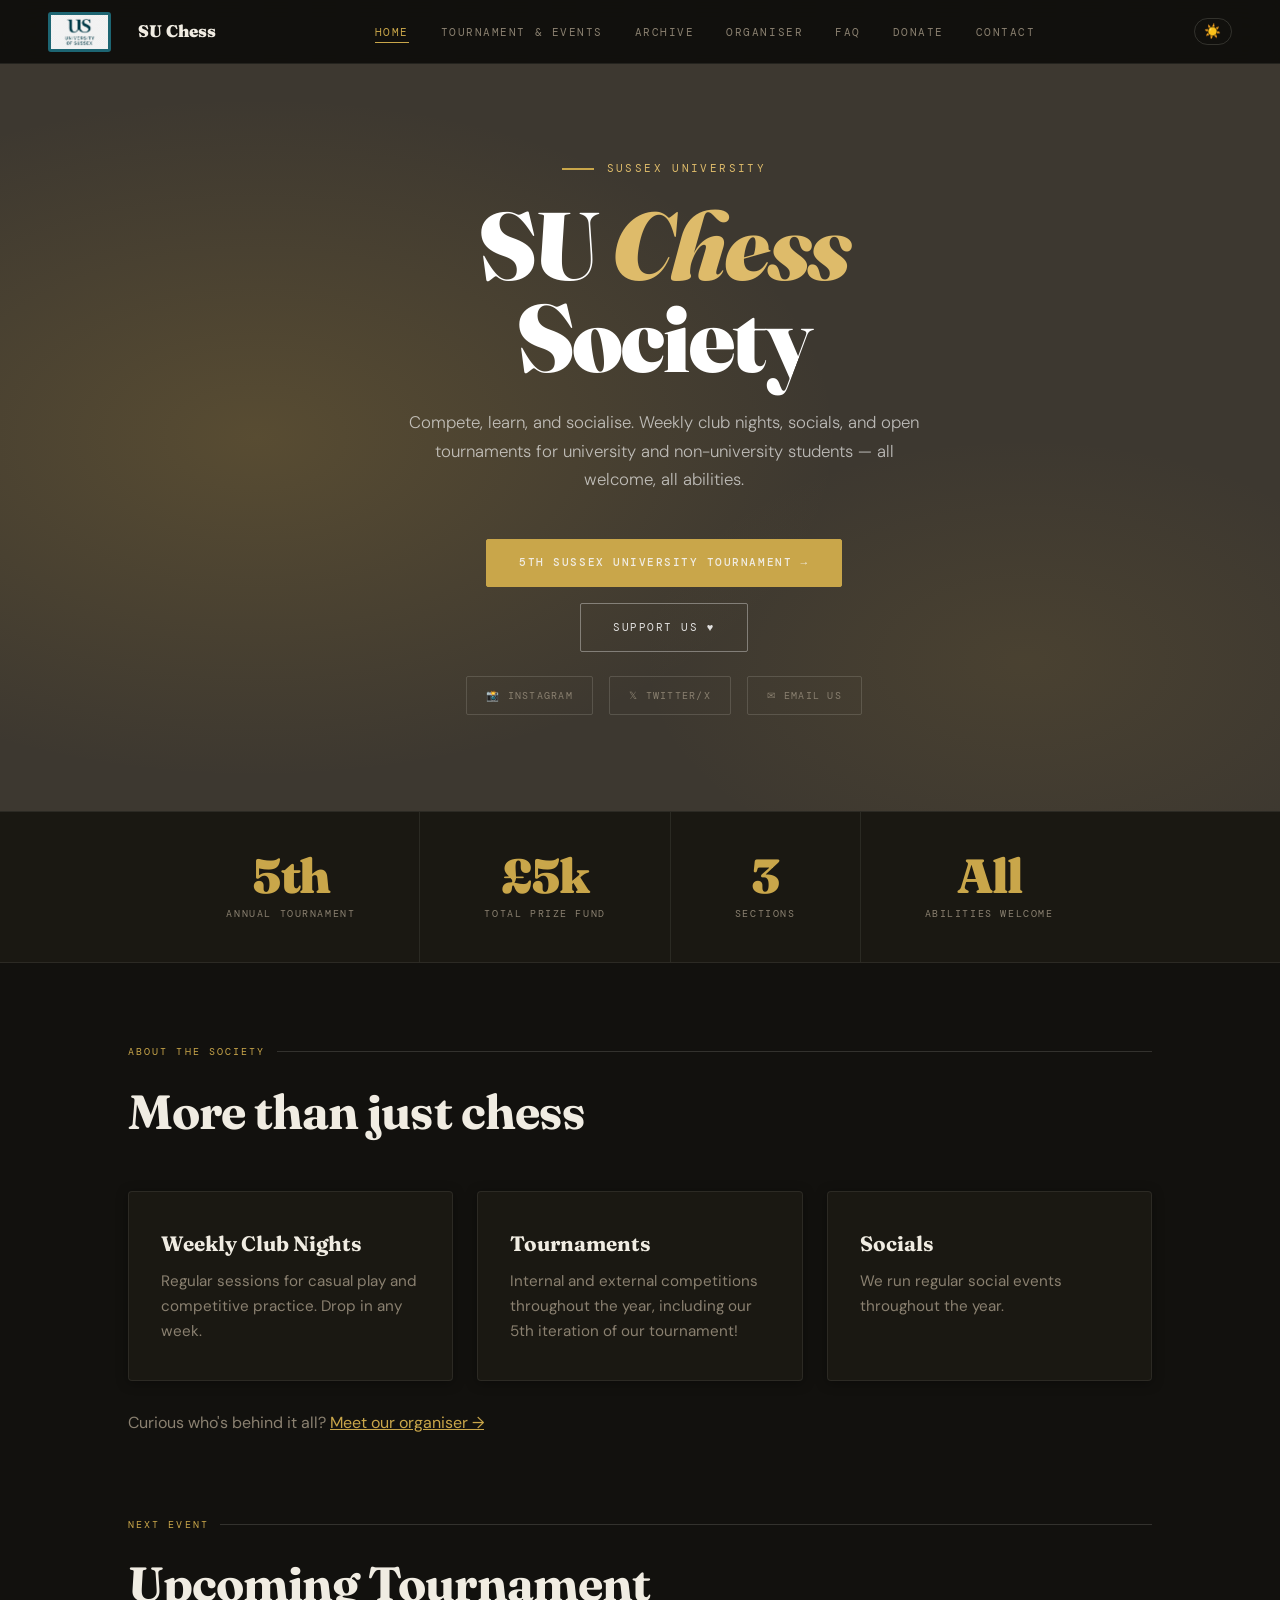
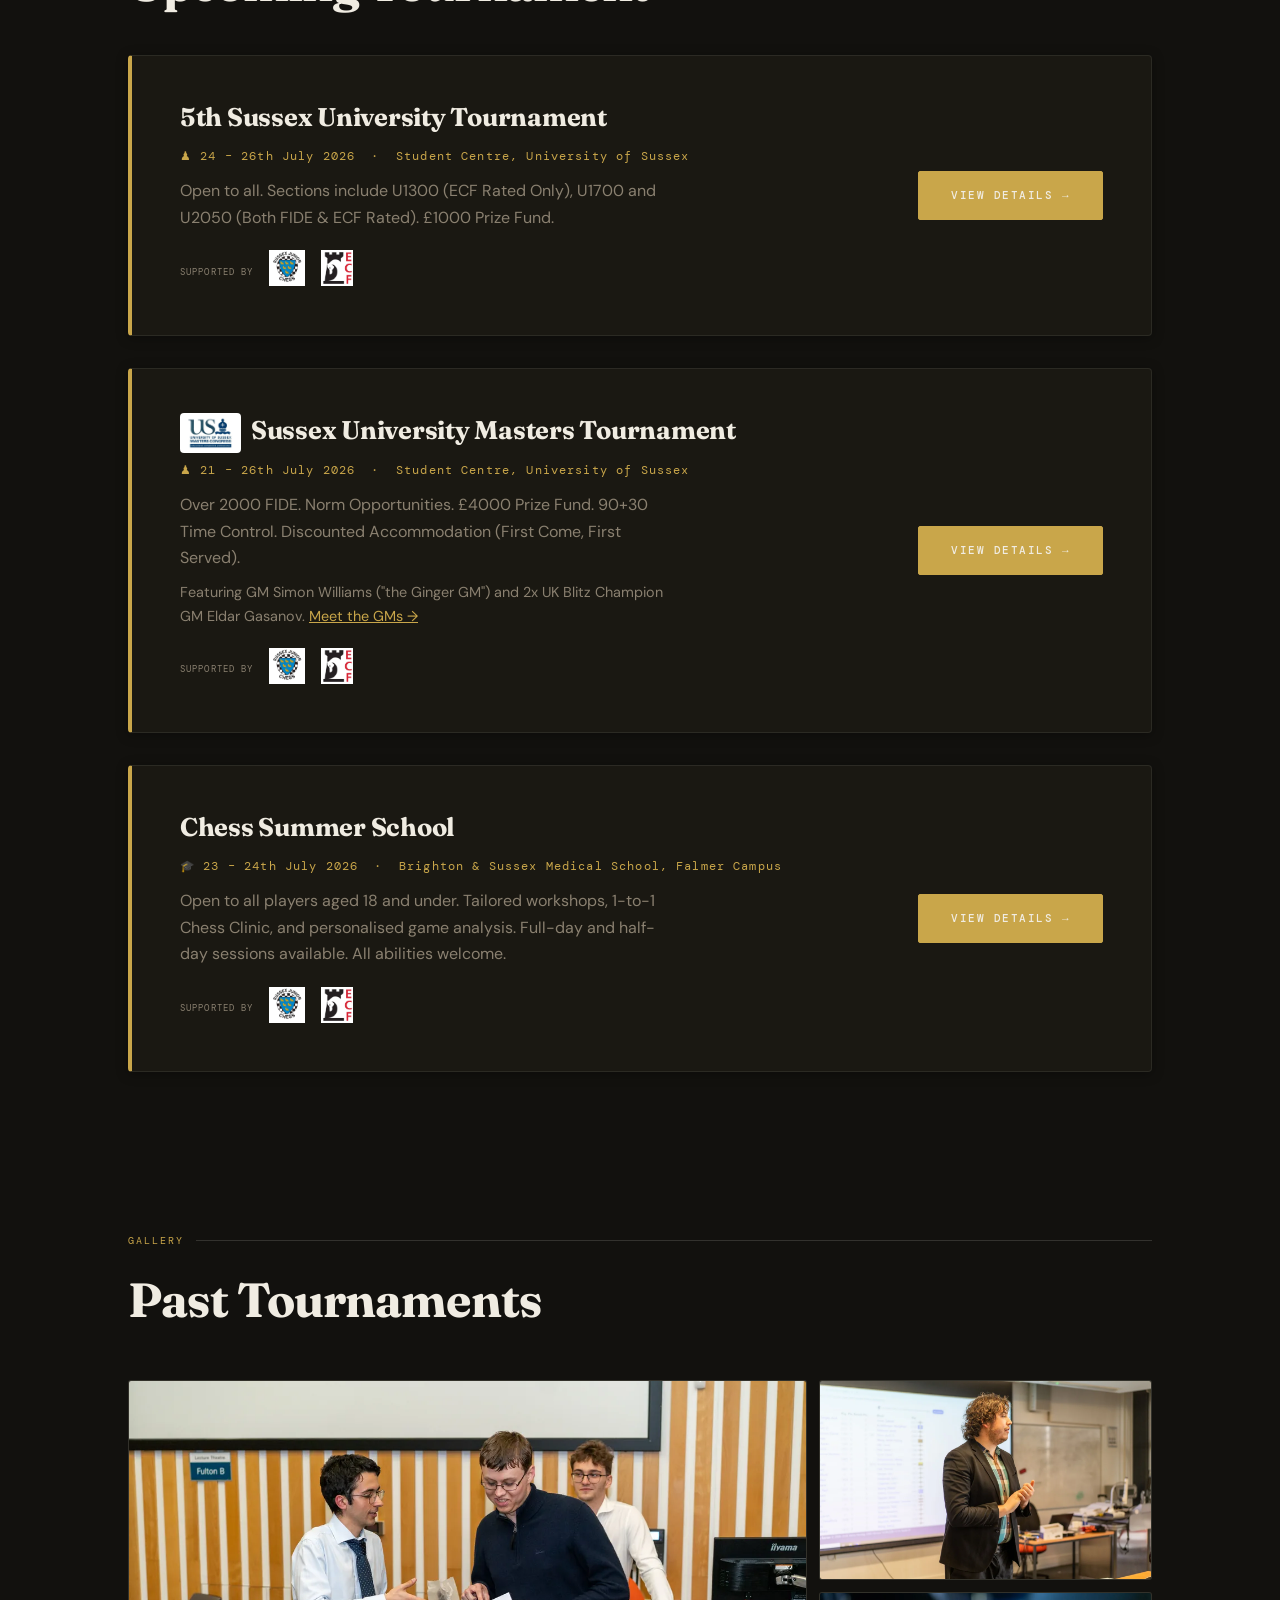
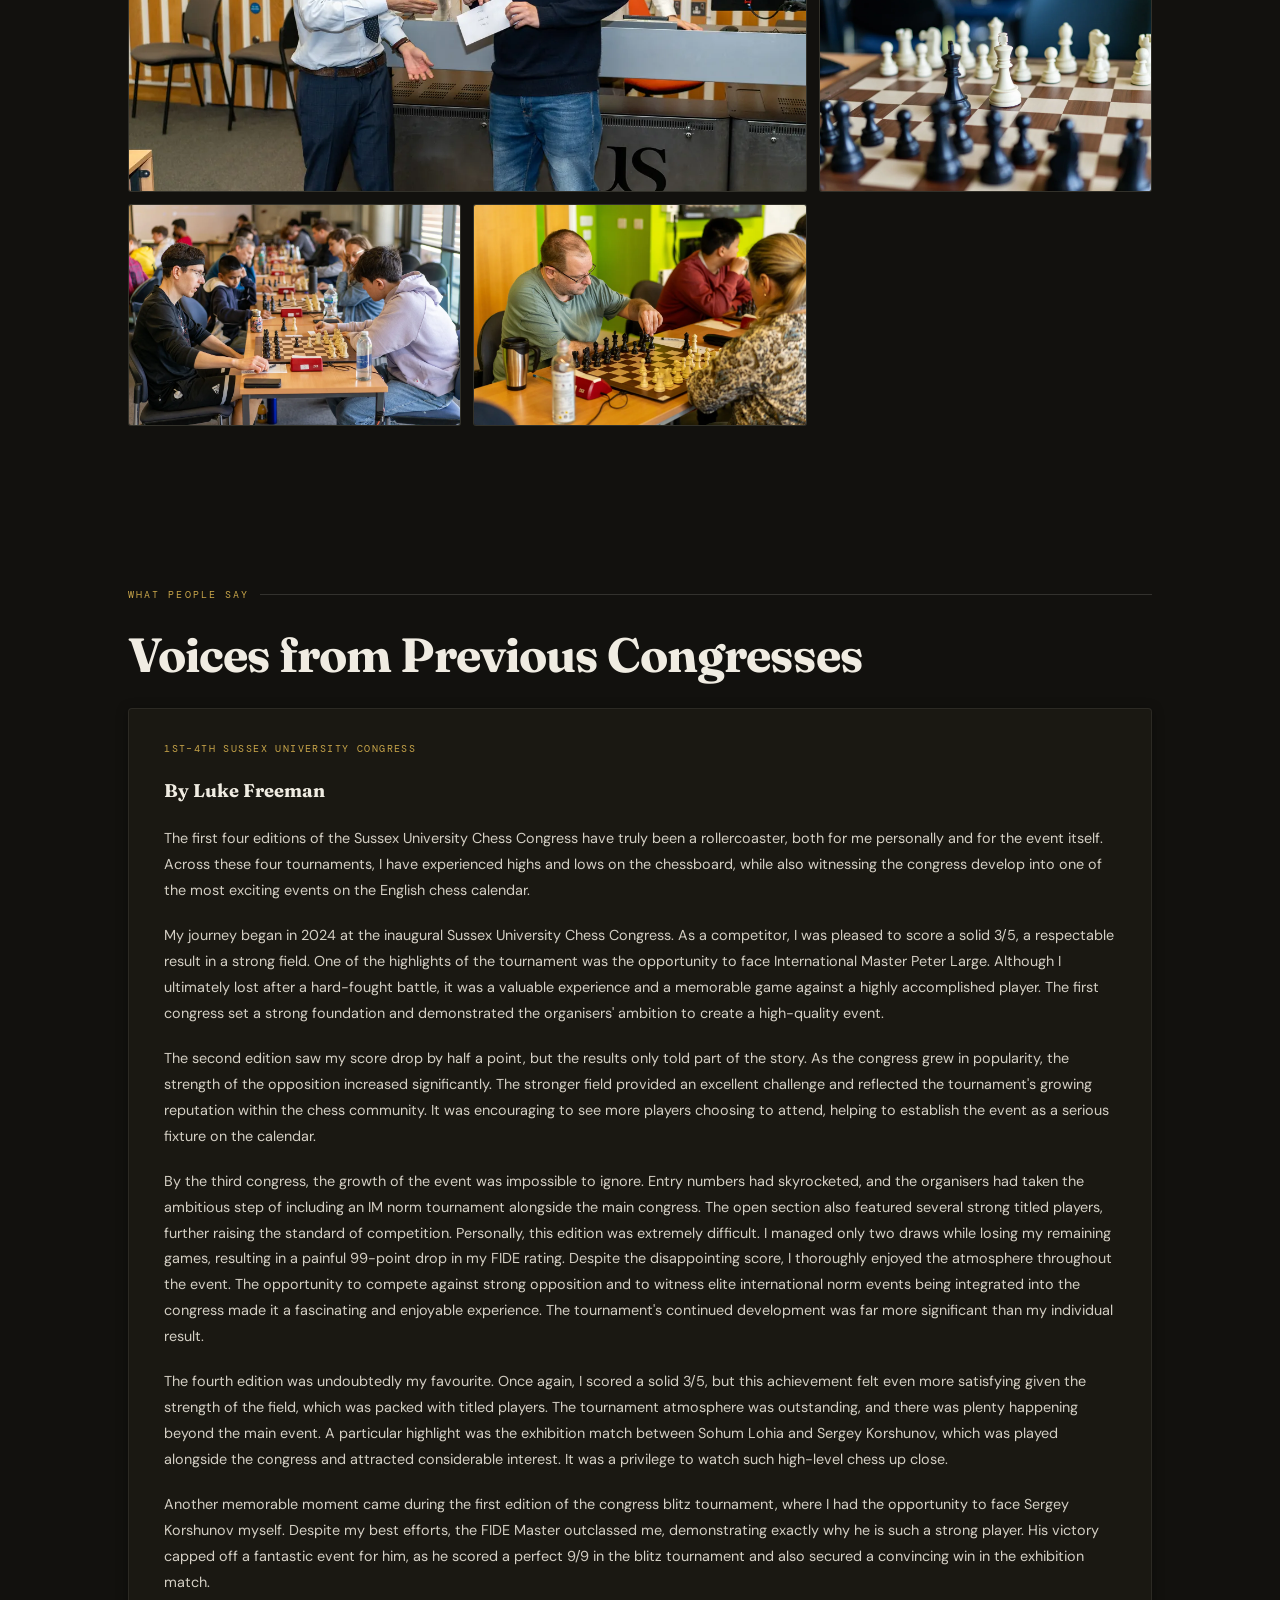
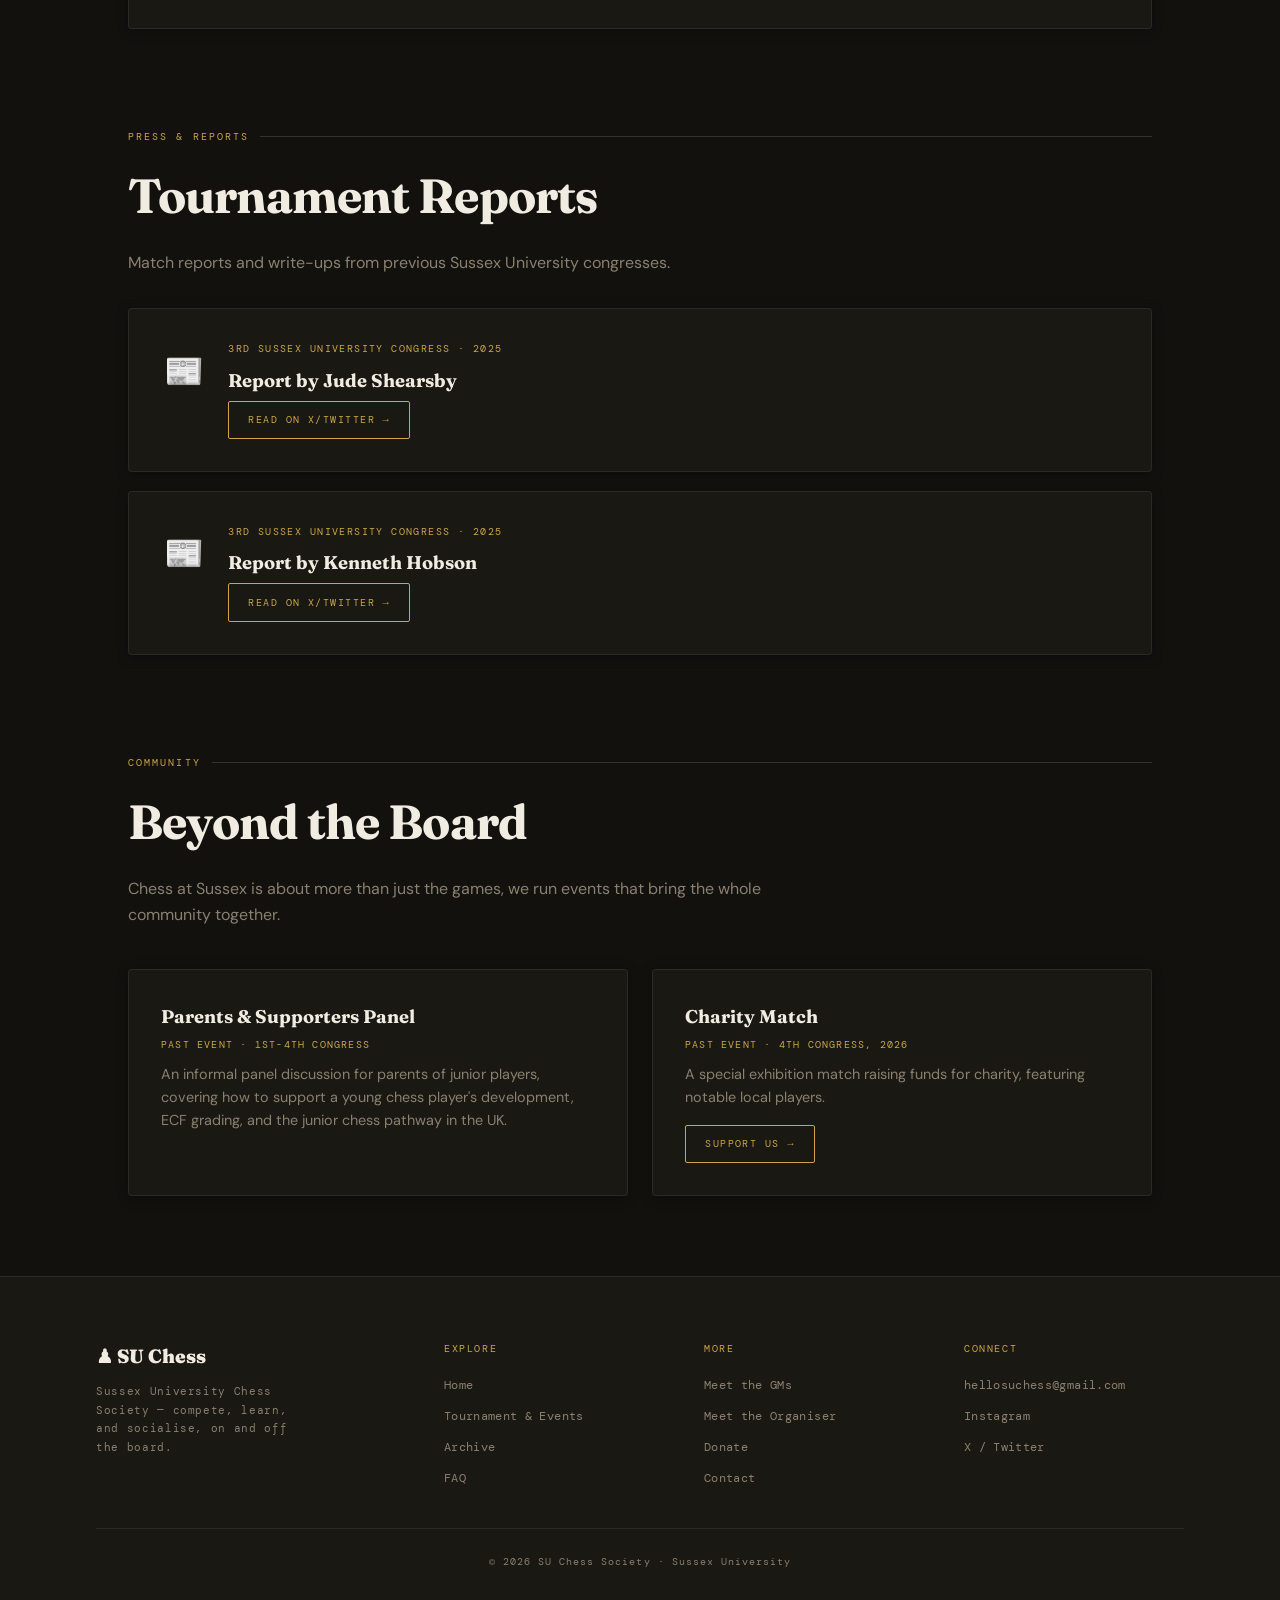
==== commit 62d97731: "updates images" ====
--- a/index.html
+++ b/index.html
@@ -134,7 +134,7 @@
       </div>
       <div class="tourn-banner">
         <div>
-          <h3><img src="images/masters-congress-logo.jpg" alt="University of Sussex Masters Congress" class="masters-logo-inline" style="margin-right:0.6rem;" />Sussex University Masters Tournament</h3>
+          <h3><img src="images/masters-congress-logo.webp" alt="University of Sussex Masters Congress" class="masters-logo-inline" style="margin-right:0.6rem;" />Sussex University Masters Tournament</h3>
           <p class="date">♟ 21 – 26th July 2026 &nbsp;·&nbsp; Student Centre, University of Sussex</p>
           <p style="color:var(--ink-3); font-size:1rem; margin-top:0.8rem; max-width:500px;">
             Over 2000 FIDE. Norm Opportunities. £4000 Prize Fund. 90+30 Time Control.
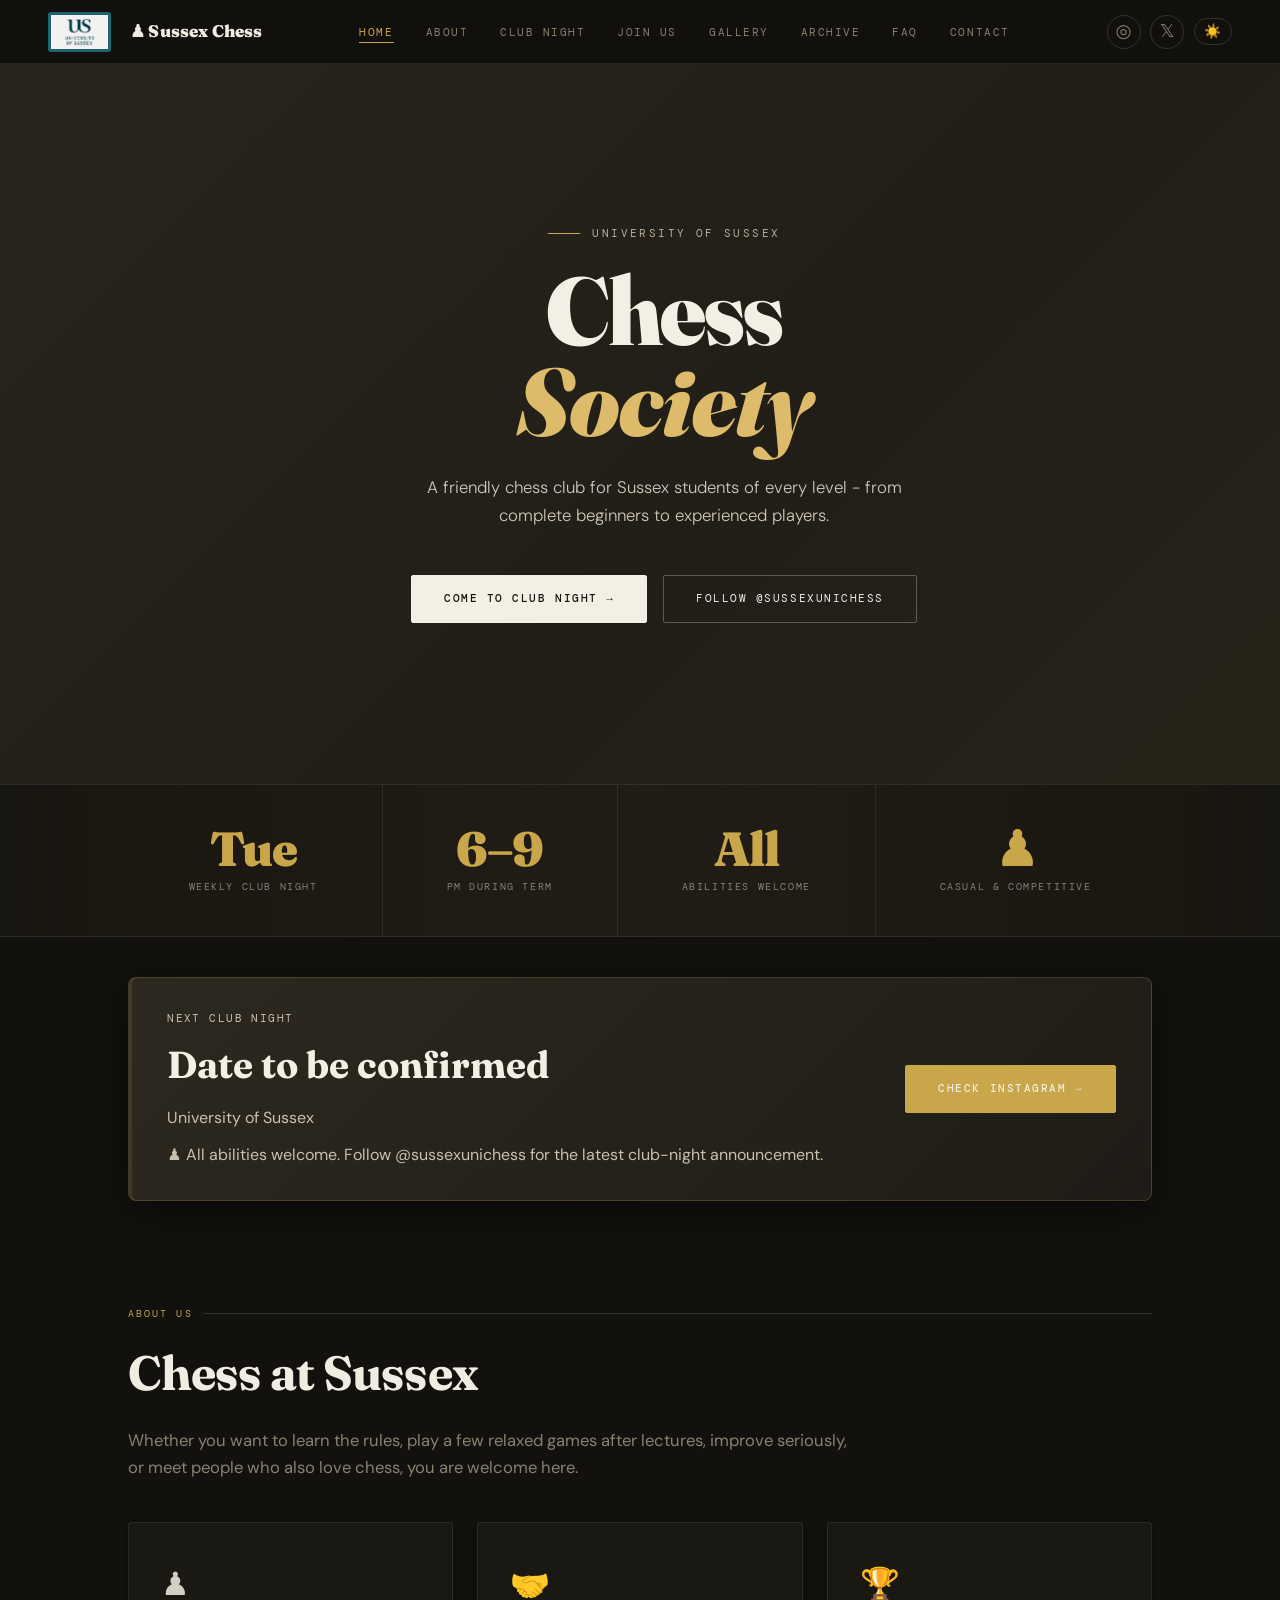
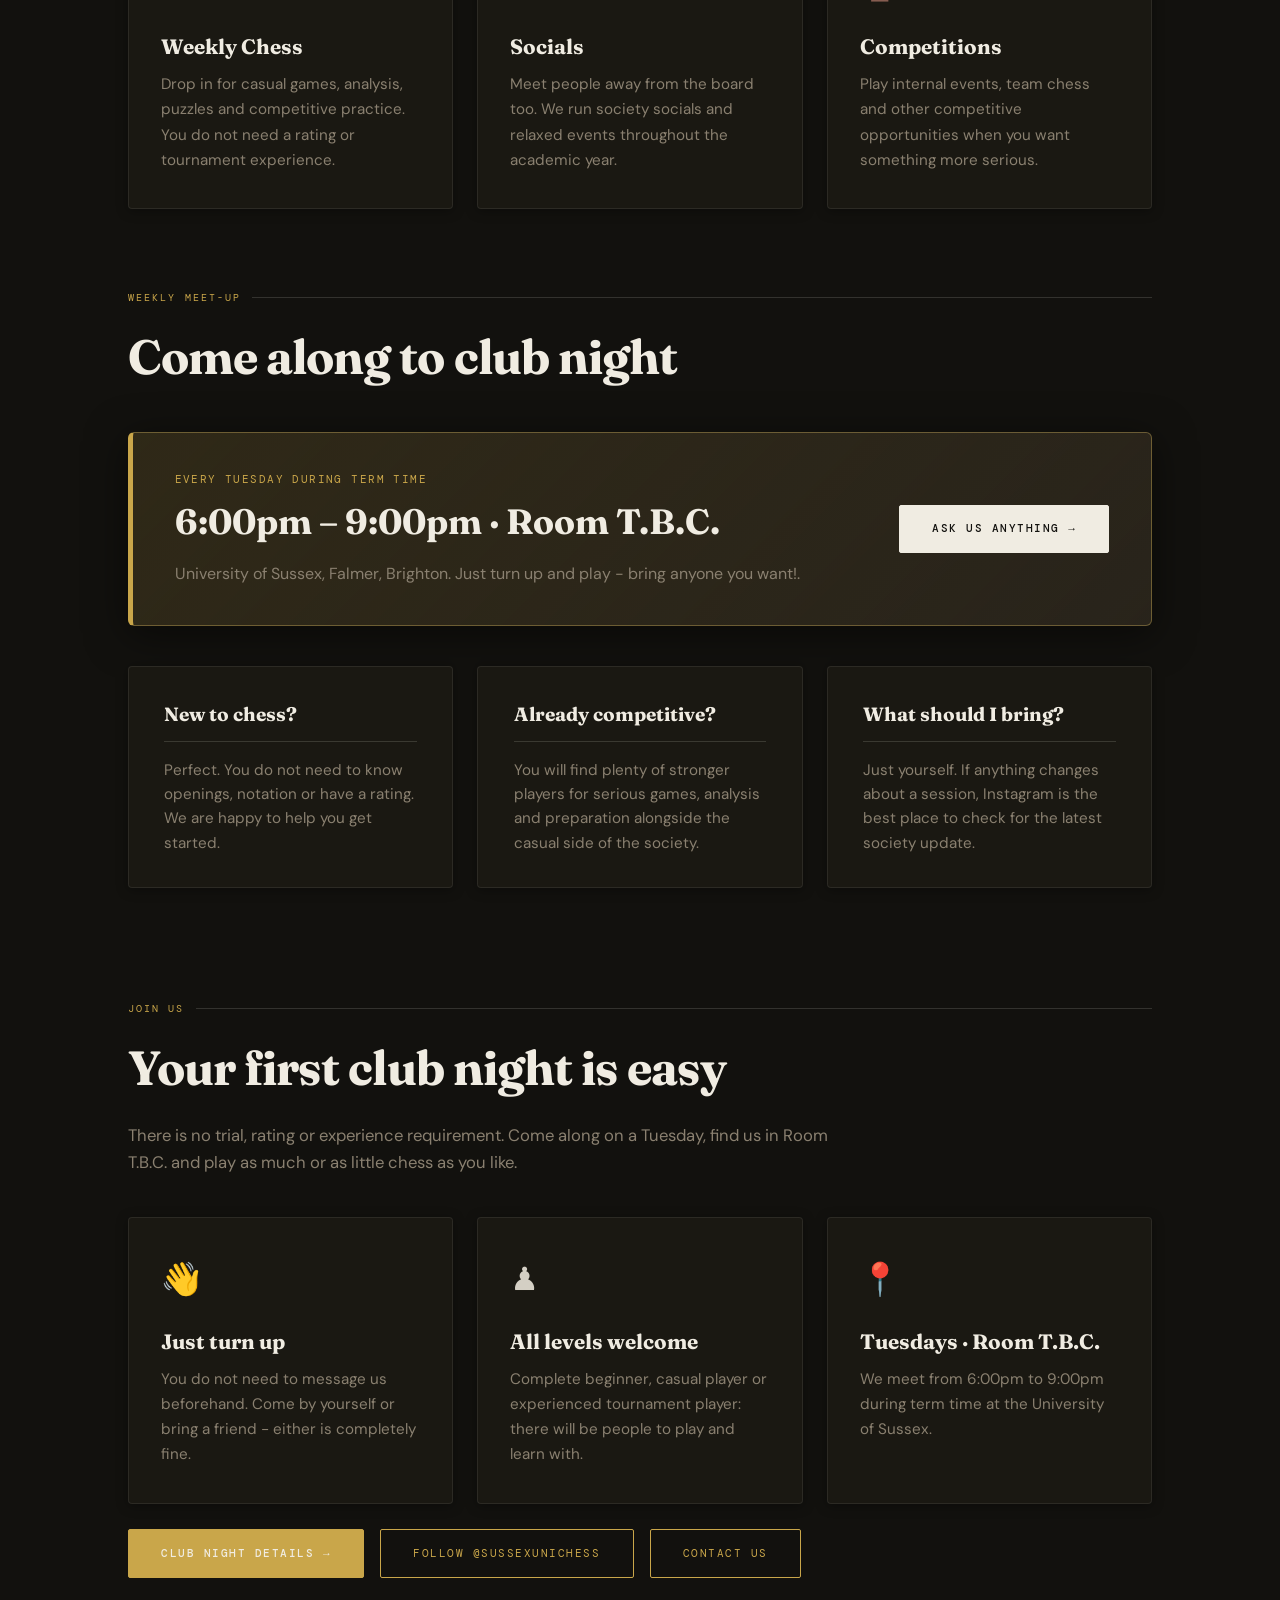
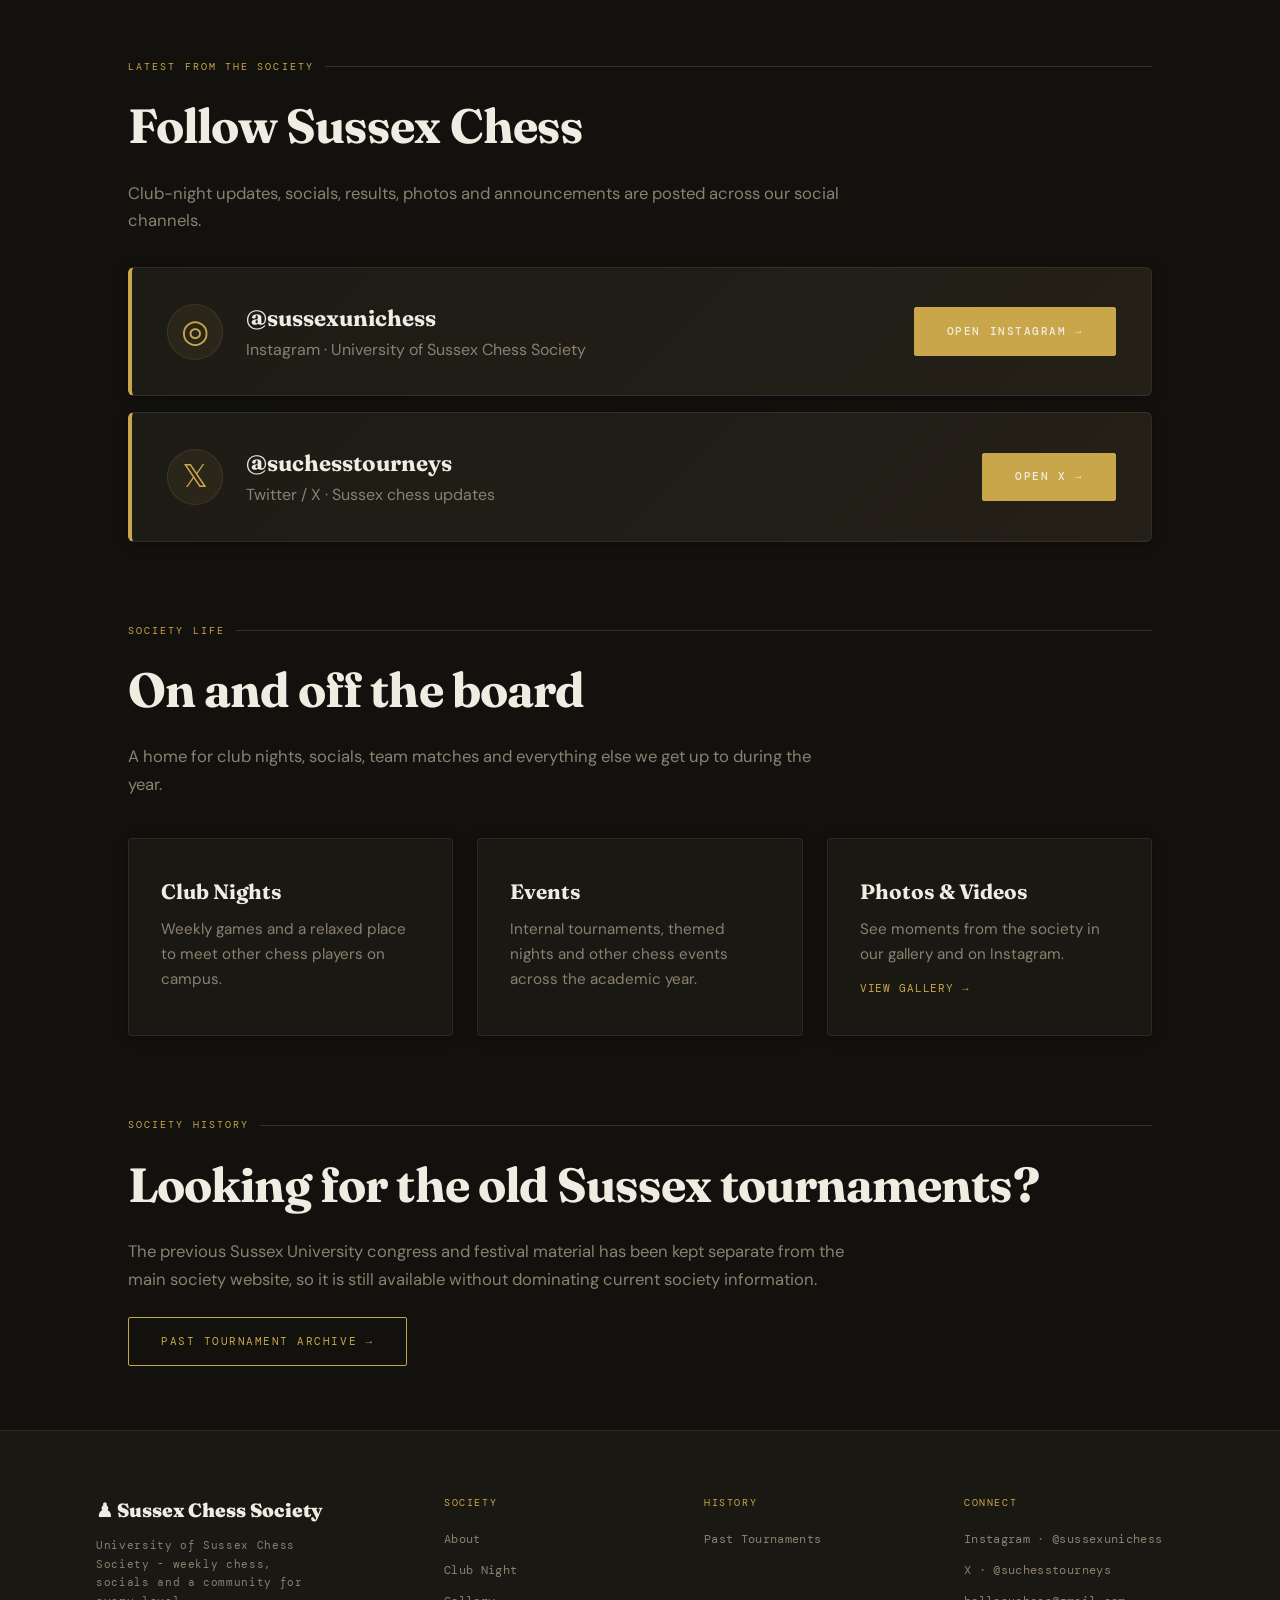
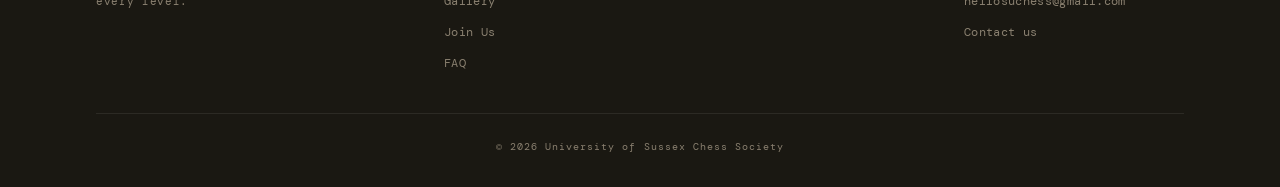
==== commit 9f73d754: "Add files via upload" ====
--- a/index.html
+++ b/index.html
@@ -3,361 +3,131 @@
 <head>
   <meta charset="UTF-8" />
   <meta name="viewport" content="width=device-width, initial-scale=1.0" />
-  <title>SU Chess Society</title>
+  <meta name="description" content="University of Sussex Chess Society — weekly chess, socials, events and a welcoming community for players of every level." />
+  <title>University of Sussex Chess Society</title>
   <link rel="icon" href="data:image/svg+xml,<svg xmlns=%22http://www.w3.org/2000/svg%22 viewBox=%220 0 100 100%22><text y=%22.9em%22 font-size=%2290%22>♟</text></svg>" />
   <link rel="stylesheet" href="style.css" />
-  <style>
-    .photo-item img {
-      width: 100%;
-      height: 100%;
-      object-fit: cover;
-      display: block;
-    }
-    .photo-item--featured {
-      grid-row: span 2;
-    }
-  </style>
 </head>
 <body>
-
   <div id="nav-placeholder"></div>
-
-  <div class="page">
-
-    <!-- Hero -->
+  <main class="page">
     <div class="hero hero-full">
       <div class="hero-bg"></div>
       <div class="hero-content hero-content-full">
-        <p class="hero-eyebrow">Sussex University</p>
-        <h1 class="hero-title-full">SU <em>Chess</em> Society</h1>
-        <p class="hero-sub" id="heroSub">
-          The Sussex University Chess Festival returns 21–26 July 2026 — headlined by GM Simon Williams
-          ("the Ginger GM") and back-to-back UK Blitz Champion GM Eldar Gasanov along with many other
-          notable names as you can see <a href="players.html" style="color:var(--gold);">here</a>, with a
-          combined £5,000 prize fund across the Congress and Masters.
-        </p>
-
-        <div id="festivalCountdown" class="festival-countdown" style="display:none;">
-          <p class="countdown-label-top">Countdown to the Chess Festival</p>
-          <div class="countdown-grid">
-            <div class="countdown-item"><span class="countdown-num" id="cdDays">00</span><span class="countdown-label">Days</span></div>
-            <div class="countdown-item"><span class="countdown-num" id="cdHours">00</span><span class="countdown-label">Hours</span></div>
-            <div class="countdown-item"><span class="countdown-num" id="cdMins">00</span><span class="countdown-label">Mins</span></div>
-            <div class="countdown-item"><span class="countdown-num" id="cdSecs">00</span><span class="countdown-label">Secs</span></div>
-          </div>
-        </div>
-
-        <div id="festivalLiveBadge" class="festival-live-badge" style="display:none;">
-          <span class="live-dot"></span> The Chess Festival is live now — 21–26 July 2026
-        </div>
-
+        <p class="hero-eyebrow">University of Sussex</p>
+        <h1 class="hero-title-full">Chess <em>Society</em></h1>
+        <p class="hero-sub">A friendly chess club for Sussex students of every level - from complete beginners to experienced players.</p>
         <div style="display:flex; gap:1rem; flex-wrap:wrap; justify-content:center; margin-top:2.2rem;">
-          <a href="tournament.html" class="btn btn-solid">5th Sussex University Tournament →</a>
-          <a href="donate.html" class="btn">Support Us ♥</a>
-        </div>
-        <div class="social-bar" style="justify-content:center;">
-          <a href="https://www.instagram.com/sussexunichess" class="social-btn" target="_blank">📸 Instagram</a>
-          <a href="https://x.com/suchesstourneys" class="social-btn" target="_blank">𝕏 Twitter/X</a>
-          <a href="mailto:hellosuchess@gmail.com" class="social-btn">✉ Email Us</a>
+          <a href="#club-night" class="btn btn-solid">Come to Club Night →</a>
+          <a href="https://www.instagram.com/sussexunichess" class="btn" target="_blank" rel="noopener">Follow @sussexunichess</a>
         </div>
       </div>
     </div>
 
-    <!-- Stats strip -->
     <div class="stats-strip">
-      <div class="stat-item">
-        <span class="stat-num">5th</span>
-        <span class="stat-label">Annual Tournament</span>
-      </div>
-      <div class="stat-item">
-        <span class="stat-num">£5k</span>
-        <span class="stat-label">Total Prize Fund</span>
-      </div>
-      <div class="stat-item">
-        <span class="stat-num">3</span>
-        <span class="stat-label">Sections</span>
-      </div>
-      <div class="stat-item">
-        <span class="stat-num">All</span>
-        <span class="stat-label">Abilities Welcome</span>
-      </div>
+      <div class="stat-item"><span class="stat-num">Tue</span><span class="stat-label">Weekly Club Night</span></div>
+      <div class="stat-item"><span class="stat-num">6–9</span><span class="stat-label">PM During Term</span></div>
+      <div class="stat-item"><span class="stat-num">All</span><span class="stat-label">Abilities Welcome</span></div>
+      <div class="stat-item"><span class="stat-num">♟</span><span class="stat-label">Casual & Competitive</span></div>
     </div>
 
-    <!-- What we offer -->
-    <section>
-      <p class="section-label">About the Society</p>
-      <h2 class="section-title">More than just chess</h2>
-      <div class="cards">
-        <div class="card">
-          <h3>Weekly Club Nights</h3>
-          <p>Regular sessions for casual play and competitive practice. Drop in any week.</p>
+
+    <section id="next-club-night" class="next-club-night-section" aria-labelledby="next-club-night-title">
+      <div class="next-club-night-card">
+        <div>
+          <p class="next-club-kicker">Next Club Night</p>
+          <h2 id="next-club-night-title">Date to be confirmed</h2>
+          <p>University of Sussex</p>
+          <p class="next-club-note">♟ All abilities welcome. Follow @sussexunichess for the latest club-night announcement.</p>
         </div>
-        <div class="card">
-          <h3>Tournaments</h3>
-          <p>Internal and external competitions throughout the year, including our 5th iteration of our tournament!</p>
-        </div>
-        <div class="card">
-          <h3>Socials</h3>
-          <p>We run regular social events throughout the year.</p>
-        </div>
-      </div>
-      <p style="color:var(--ink-3); margin-top:1.8rem;">
-        Curious who's behind it all? <a href="organiser.html" style="color:var(--gold);">Meet our organiser →</a>
-      </p>
-    </section>
-
-    <!-- Tournament Banner -->
-    <section style="padding-top:0;">
-      <p class="section-label">Next Event</p>
-      <h2 class="section-title">Upcoming Tournament</h2>
-      <div class="tourn-banner">
-        <div>
-          <h3>5th Sussex University Tournament</h3>
-          <p class="date">♟ 24 – 26th July 2026 &nbsp;·&nbsp; Student Centre, University of Sussex</p>
-          <p style="color:var(--ink-3); font-size:1rem; margin-top:0.8rem; max-width:500px;">
-            Open to all. Sections include U1300 (ECF Rated Only), U1700 and U2050 (Both FIDE &amp; ECF Rated).
-            £1000 Prize Fund.
-          </p>
-          <div style="display:flex; align-items:center; gap:1rem; margin-top:1.2rem; flex-wrap:wrap;">
-            <span style="font-family:'DM Mono',monospace; font-size:0.58rem; letter-spacing:0.12em; text-transform:uppercase; color:var(--ink-3);">Supported by</span>
-            <picture>
-              <source srcset="images/SJC-Colour-Logo-small.webp" type="image/webp" />
-              <img src="images/SJC-Colour-Logo-small.jpg" alt="Sussex Junior Chess" style="height:36px; width:auto;" />
-            </picture>
-            <picture>
-              <source srcset="images/ECF_Logo_2018_final_square.webp" type="image/webp" />
-              <img src="images/ECF_Logo_2018_final_square.jpg" alt="English Chess Federation" style="height:36px; width:auto;" />
-            </picture>
-          </div>
-        </div>
-        <a href="tournament.html" class="btn btn-solid">View Details →</a>
-      </div>
-      <div class="tourn-banner">
-        <div>
-          <h3><img src="images/masters-congress-logo.webp" alt="University of Sussex Masters Congress" class="masters-logo-inline" style="margin-right:0.6rem;" />Sussex University Masters Tournament</h3>
-          <p class="date">♟ 21 – 26th July 2026 &nbsp;·&nbsp; Student Centre, University of Sussex</p>
-          <p style="color:var(--ink-3); font-size:1rem; margin-top:0.8rem; max-width:500px;">
-            Over 2000 FIDE. Norm Opportunities. £4000 Prize Fund. 90+30 Time Control.
-            Discounted Accommodation (First Come, First Served).
-          </p>
-          <p style="color:var(--ink-3); font-size:0.9rem; margin-top:0.6rem; max-width:500px;">
-            Featuring GM Simon Williams ("the Ginger GM") and 2x UK Blitz Champion GM Eldar Gasanov.
-            <a href="players.html" style="color:var(--gold);">Meet the GMs →</a>
-          </p>
-          <div style="display:flex; align-items:center; gap:1rem; margin-top:1.2rem; flex-wrap:wrap;">
-            <span style="font-family:'DM Mono',monospace; font-size:0.58rem; letter-spacing:0.12em; text-transform:uppercase; color:var(--ink-3);">Supported by</span>
-            <picture>
-              <source srcset="images/SJC-Colour-Logo-small.webp" type="image/webp" />
-              <img src="images/SJC-Colour-Logo-small.jpg" alt="Sussex Junior Chess" style="height:36px; width:auto;" />
-            </picture>
-            <picture>
-              <source srcset="images/ECF_Logo_2018_final_square.webp" type="image/webp" />
-              <img src="images/ECF_Logo_2018_final_square.jpg" alt="English Chess Federation" style="height:36px; width:auto;" />
-            </picture>
-          </div>
-        </div>
-        <a href="tournament.html" class="btn btn-solid">View Details →</a>
-      </div>
-      <div class="tourn-banner">
-        <div>
-          <h3>Chess Summer School</h3>
-          <p class="date">🎓 23 – 24th July 2026 &nbsp;·&nbsp; Brighton &amp; Sussex Medical School, Falmer Campus</p>
-          <p style="color:var(--ink-3); font-size:1rem; margin-top:0.8rem; max-width:500px;">
-            Open to all players aged 18 and under. Tailored workshops, 1-to-1 Chess Clinic, and personalised game analysis.
-            Full-day and half-day sessions available. All abilities welcome.
-          </p>
-          <div style="display:flex; align-items:center; gap:1rem; margin-top:1.2rem; flex-wrap:wrap;">
-            <span style="font-family:'DM Mono',monospace; font-size:0.58rem; letter-spacing:0.12em; text-transform:uppercase; color:var(--ink-3);">Supported by</span>
-            <picture>
-              <source srcset="images/SJC-Colour-Logo-small.webp" type="image/webp" />
-              <img src="images/SJC-Colour-Logo-small.jpg" alt="Sussex Junior Chess" style="height:36px; width:auto;" />
-            </picture>
-            <picture>
-              <source srcset="images/ECF_Logo_2018_final_square.webp" type="image/webp" />
-              <img src="images/ECF_Logo_2018_final_square.jpg" alt="English Chess Federation" style="height:36px; width:auto;" />
-            </picture>
-          </div>
-        </div>
-        <a href="tournament.html#summer-school" class="btn btn-solid">View Details →</a>
+        <a href="https://www.instagram.com/sussexunichess" class="btn btn-solid" target="_blank" rel="noopener">Check Instagram →</a>
       </div>
     </section>
 
-    <!-- Past Tournament Photos -->
-    <section>
-      <p class="section-label">Gallery</p>
-      <h2 class="section-title">Past Tournaments</h2>
-      <div class="photo-grid">
-        <div class="photo-item photo-item--featured">
-          <picture>
-            <source srcset="images/20260419_0657.webp" type="image/webp" />
-            <img src="images/20260419_0657.jpg" alt="Tournament players competing at the Sussex University Chess Congress" loading="lazy" width="1200" height="799" />
-          </picture>
-        </div>
-        <div class="photo-item">
-          <picture>
-            <source srcset="images/20260419_0685.webp" type="image/webp" />
-            <img src="images/20260419_0685.jpg" alt="Organiser presenting at the Sussex University Chess Congress" loading="lazy" width="1200" height="800" />
-          </picture>
-        </div>
-        <div class="photo-item">
-          <picture>
-            <source srcset="images/20260419_0248.webp" type="image/webp" />
-            <img src="images/20260419_0248.jpg" alt="Close-up of chess pieces mid-game" loading="lazy" width="1200" height="800" />
-          </picture>
-        </div>
-        <div class="photo-item">
-          <picture>
-            <source srcset="images/20260419_0040.webp" type="image/webp" />
-            <img src="images/20260419_0040.jpg" alt="Prize giving ceremony at the Sussex University Chess Congress" loading="lazy" width="1200" height="799" />
-          </picture>
-        </div>
-        <div class="photo-item">
-          <picture>
-            <source srcset="images/20260419_0049.webp" type="image/webp" />
-            <img src="images/20260419_0049.jpg" alt="Players focused during a round at the congress" loading="lazy" width="1200" height="799" />
-          </picture>
-        </div>
+    <section id="about">
+      <p class="section-label">About Us</p>
+      <h2 class="section-title">Chess at Sussex</h2>
+      <p class="section-intro">Whether you want to learn the rules, play a few relaxed games after lectures, improve seriously, or meet people who also love chess, you are welcome here.</p>
+      <div class="cards">
+        <div class="card"><span class="card-icon">♟</span><h3>Weekly Chess</h3><p>Drop in for casual games, analysis, puzzles and competitive practice. You do not need a rating or tournament experience.</p></div>
+        <div class="card"><span class="card-icon">🤝</span><h3>Socials</h3><p>Meet people away from the board too. We run society socials and relaxed events throughout the academic year.</p></div>
+        <div class="card"><span class="card-icon">🏆</span><h3>Competitions</h3><p>Play internal events, team chess and other competitive opportunities when you want something more serious.</p></div>
       </div>
     </section>
 
-    <!-- Voices from Previous Congresses -->
-    <section>
-      <p class="section-label">What People Say</p>
-      <h2 class="section-title">Voices from Previous Congresses</h2>
-      <div class="report-card" style="flex-direction:column; align-items:flex-start; gap:1.2rem;">
-        <div style="display:flex; align-items:center; gap:1rem;">
-          <p class="report-meta" style="margin:0;">1st–4th Sussex University Congress</p>
+    <section id="club-night" style="padding-top:0;">
+      <p class="section-label">Weekly Meet-up</p>
+      <h2 class="section-title">Come along to club night</h2>
+      <div class="club-night-panel">
+        <div>
+          <p class="club-night-kicker">Every Tuesday during term time</p>
+          <h3>6:00pm – 9:00pm · Room T.B.C.</h3>
+          <p>University of Sussex, Falmer, Brighton. Just turn up and play - bring anyone you want!.</p>
         </div>
-        <h4 style="margin:0;">By Luke Freeman</h4>
-        <p style="color:var(--ink-2); line-height:1.8; margin:0;">
-          The first four editions of the Sussex University Chess Congress have truly been a rollercoaster, both for me personally and for the event itself. Across these four tournaments, I have experienced highs and lows on the chessboard, while also witnessing the congress develop into one of the most exciting events on the English chess calendar.
-        </p>
-        <p style="color:var(--ink-2); line-height:1.8; margin:0;">
-          My journey began in 2024 at the inaugural Sussex University Chess Congress. As a competitor, I was pleased to score a solid 3/5, a respectable result in a strong field. One of the highlights of the tournament was the opportunity to face International Master Peter Large. Although I ultimately lost after a hard-fought battle, it was a valuable experience and a memorable game against a highly accomplished player. The first congress set a strong foundation and demonstrated the organisers' ambition to create a high-quality event.
-        </p>
-        <p style="color:var(--ink-2); line-height:1.8; margin:0;">
-          The second edition saw my score drop by half a point, but the results only told part of the story. As the congress grew in popularity, the strength of the opposition increased significantly. The stronger field provided an excellent challenge and reflected the tournament's growing reputation within the chess community. It was encouraging to see more players choosing to attend, helping to establish the event as a serious fixture on the calendar.
-        </p>
-        <p style="color:var(--ink-2); line-height:1.8; margin:0;">
-          By the third congress, the growth of the event was impossible to ignore. Entry numbers had skyrocketed, and the organisers had taken the ambitious step of including an IM norm tournament alongside the main congress. The open section also featured several strong titled players, further raising the standard of competition. Personally, this edition was extremely difficult. I managed only two draws while losing my remaining games, resulting in a painful 99-point drop in my FIDE rating. Despite the disappointing score, I thoroughly enjoyed the atmosphere throughout the event. The opportunity to compete against strong opposition and to witness elite international norm events being integrated into the congress made it a fascinating and enjoyable experience. The tournament's continued development was far more significant than my individual result.
-        </p>
-        <p style="color:var(--ink-2); line-height:1.8; margin:0;">
-          The fourth edition was undoubtedly my favourite. Once again, I scored a solid 3/5, but this achievement felt even more satisfying given the strength of the field, which was packed with titled players. The tournament atmosphere was outstanding, and there was plenty happening beyond the main event. A particular highlight was the exhibition match between Sohum Lohia and Sergey Korshunov, which was played alongside the congress and attracted considerable interest. It was a privilege to watch such high-level chess up close.
-        </p>
-        <p style="color:var(--ink-2); line-height:1.8; margin:0;">
-          Another memorable moment came during the first edition of the congress blitz tournament, where I had the opportunity to face Sergey Korshunov myself. Despite my best efforts, the FIDE Master outclassed me, demonstrating exactly why he is such a strong player. His victory capped off a fantastic event for him, as he scored a perfect 9/9 in the blitz tournament and also secured a convincing win in the exhibition match.
-        </p>
+        <a href="contact.html" class="btn btn-solid">Ask us anything →</a>
       </div>
-
-    </section>
-
-    <!-- Tournament Reports -->
-    <section style="padding-top:0;">
-      <p class="section-label">Press &amp; Reports</p>
-      <h2 class="section-title">Tournament Reports</h2>
-      <p style="color:var(--ink-3); margin-bottom:2rem; max-width:650px;">
-        Match reports and write-ups from previous Sussex University congresses.
-      </p>
-      <div class="report-card">
-        <span class="report-icon">📰</span>
-        <div>
-          <p class="report-meta">3rd Sussex University Congress · 2025</p>
-          <h4>Report by Jude Shearsby</h4>
-          <a href="https://x.com/SUChessTourneys/status/1961874931496501389?s=20" class="btn" style="font-size:0.65rem; padding:0.6rem 1.2rem;" target="_blank">Read on X/Twitter →</a>
-        </div>
-      </div>
-      <div class="report-card">
-        <span class="report-icon">📰</span>
-        <div>
-          <p class="report-meta">3rd Sussex University Congress · 2025</p>
-          <h4>Report by Kenneth Hobson</h4>
-          <a href="https://x.com/SUChessTourneys/status/1961056258984731030?s=20" class="btn" style="font-size:0.65rem; padding:0.6rem 1.2rem;" target="_blank">Read on X/Twitter →</a>
-        </div>
-      </div>
-
-    </section>
-
-    <!-- Community Events -->
-    <section id="community" style="padding-top:0;">
-      <p class="section-label">Community</p>
-      <h2 class="section-title">Beyond the Board</h2>
-      <p style="color:var(--ink-3); max-width:650px; margin-bottom:0;">
-        Chess at Sussex is about more than just the games, we run events that bring the whole community together.
-      </p>
-      <div class="side-event-grid">
-        <div class="side-event-card">
-          <h4>Parents &amp; Supporters Panel</h4>
-          <p class="event-date">Past Event · 1st-4th Congress</p>
-          <p>An informal panel discussion for parents of junior players, covering how to support a young chess player's development, ECF grading, and the junior chess pathway in the UK.</p>
-        </div>
-        <div class="side-event-card">
-          <h4>Charity Match</h4>
-          <p class="event-date">Past Event · 4th Congress, 2026</p>
-          <p>A special exhibition match raising funds for charity, featuring notable local players.</p>
-          <a href="donate.html" class="btn" style="font-size:0.65rem; padding:0.6rem 1.2rem; margin-top:1rem; display:inline-flex;">Support Us →</a>
-        </div>
+      <div class="info-grid">
+        <div class="info-box"><h3>New to chess?</h3><p>Perfect. You do not need to know openings, notation or have a rating. We are happy to help you get started.</p></div>
+        <div class="info-box"><h3>Already competitive?</h3><p>You will find plenty of stronger players for serious games, analysis and preparation alongside the casual side of the society.</p></div>
+        <div class="info-box"><h3>What should I bring?</h3><p>Just yourself. If anything changes about a session, Instagram is the best place to check for the latest society update.</p></div>
       </div>
     </section>
 
-  </div>
 
-  <!-- Footer (injected by components.js) -->
+    <section id="join-us" class="join-us-section">
+      <p class="section-label">Join Us</p>
+      <h2 class="section-title">Your first club night is easy</h2>
+      <p class="section-intro">There is no trial, rating or experience requirement. Come along on a Tuesday, find us in Room T.B.C. and play as much or as little chess as you like.</p>
+      <div class="cards join-us-cards">
+        <div class="card"><span class="card-icon">👋</span><h3>Just turn up</h3><p>You do not need to message us beforehand. Come by yourself or bring a friend - either is completely fine.</p></div>
+        <div class="card"><span class="card-icon">♟</span><h3>All levels welcome</h3><p>Complete beginner, casual player or experienced tournament player: there will be people to play and learn with.</p></div>
+        <div class="card"><span class="card-icon">📍</span><h3>Tuesdays · Room T.B.C.</h3><p>We meet from 6:00pm to 9:00pm during term time at the University of Sussex.</p></div>
+      </div>
+      <div class="join-us-actions">
+        <a href="#club-night" class="btn btn-solid">Club night details →</a>
+        <a href="https://www.instagram.com/sussexunichess" class="btn" target="_blank" rel="noopener">Follow @sussexunichess</a>
+        <a href="contact.html" class="btn">Contact us</a>
+      </div>
+    </section>
+
+    <section id="socials" style="padding-top:0;">
+      <p class="section-label">Latest from the Society</p>
+      <h2 class="section-title">Follow Sussex Chess</h2>
+      <p class="section-intro">Club-night updates, socials, results, photos and announcements are posted across our social channels.</p>
+      <div class="instagram-cta">
+        <div class="instagram-mark">◎</div>
+        <div><h3>@sussexunichess</h3><p>Instagram · University of Sussex Chess Society</p></div>
+        <a href="https://www.instagram.com/sussexunichess" class="btn btn-solid" target="_blank" rel="noopener">Open Instagram →</a>
+      </div>
+      <div class="instagram-cta social-x-cta">
+        <div class="instagram-mark">𝕏</div>
+        <div><h3>@suchesstourneys</h3><p>Twitter / X · Sussex chess updates</p></div>
+        <a href="https://x.com/suchesstourneys" class="btn btn-solid" target="_blank" rel="noopener">Open X →</a>
+      </div>
+    </section>
+
+    <section id="gallery-preview" style="padding-top:0;">
+      <p class="section-label">Society Life</p>
+      <h2 class="section-title">On and off the board</h2>
+      <p class="section-intro">A home for club nights, socials, team matches and everything else we get up to during the year.</p>
+      <div class="cards">
+        <div class="card"><h3>Club Nights</h3><p>Weekly games and a relaxed place to meet other chess players on campus.</p></div>
+        <div class="card"><h3>Events</h3><p>Internal tournaments, themed nights and other chess events across the academic year.</p></div>
+        <div class="card"><h3>Photos & Videos</h3><p>See moments from the society in our gallery and on Instagram.</p><a href="gallery.html" class="inline-link">View gallery →</a></div>
+      </div>
+    </section>
+
+    <section id="past-events" style="padding-top:0; padding-bottom:4rem;">
+      <p class="section-label">Society History</p>
+      <h2 class="section-title">Looking for the old Sussex tournaments?</h2>
+      <p class="section-intro">The previous Sussex University congress and festival material has been kept separate from the main society website, so it is still available without dominating current society information.</p>
+      <div style="display:flex; gap:1rem; flex-wrap:wrap; margin-top:1.5rem;">
+        <a href="archive.html" class="btn">Past Tournament Archive →</a>
+      </div>
+    </section>
+  </main>
   <div id="footer-placeholder"></div>
+  <script src="components.js"></script>
 
-  <script src="components.js"></script>
-  <script>
-    (function () {
-      // Festival window — adjust these if dates change
-      var FESTIVAL_START = new Date(2026, 6, 21, 18, 0, 0); // Tue 21 Jul 2026, 18:00 (Masters R1)
-      var FESTIVAL_END   = new Date(2026, 6, 26, 20, 0, 0); // Sun 26 Jul 2026, 20:00 (after closing ceremony)
-
-      var heroSub    = document.getElementById('heroSub');
-      var countdown  = document.getElementById('festivalCountdown');
-      var liveBadge  = document.getElementById('festivalLiveBadge');
-      var festivalBio = heroSub ? heroSub.innerHTML.trim() : '';
-      var termTimeBio = 'Compete, learn, and socialise. Weekly club nights, socials, and open tournaments for university and non-university students — all welcome, all abilities.';
-
-      function pad(n) { return String(n).padStart(2, '0'); }
-
-      function tick() {
-        var now = new Date();
-        var diff = FESTIVAL_START - now;
-        if (diff <= 0) { render(); return; }
-        var d = Math.floor(diff / 86400000);
-        var h = Math.floor((diff % 86400000) / 3600000);
-        var m = Math.floor((diff % 3600000) / 60000);
-        var s = Math.floor((diff % 60000) / 1000);
-        document.getElementById('cdDays').textContent  = pad(d);
-        document.getElementById('cdHours').textContent = pad(h);
-        document.getElementById('cdMins').textContent  = pad(m);
-        document.getElementById('cdSecs').textContent  = pad(s);
-      }
-
-      function render() {
-        if (!heroSub || !countdown || !liveBadge) return;
-        var now = new Date();
-        if (now < FESTIVAL_START) {
-          heroSub.innerHTML = festivalBio;
-          countdown.style.display = 'flex';
-          liveBadge.style.display = 'none';
-          tick();
-        } else if (now < FESTIVAL_END) {
-          heroSub.innerHTML = festivalBio;
-          countdown.style.display = 'none';
-          liveBadge.style.display = 'inline-flex';
-        } else {
-          // Festival has finished — revert to the regular term-time bio
-          heroSub.textContent = termTimeBio;
-          countdown.style.display = 'none';
-          liveBadge.style.display = 'none';
-        }
-      }
-
-      render();
-      setInterval(function () {
-        if (new Date() < FESTIVAL_START) tick();
-      }, 1000);
-    })();
-  </script>
 </body>
-</html>+</html>
--- a/style.css
+++ b/style.css
@@ -2242,3 +2242,353 @@
 @media (max-width: 480px) {
   .masters-logo-badge img { height: 48px; }
 }
+/* ── Society-first homepage additions ───────────────────── */
+.section-intro { color: var(--ink-3); max-width: 720px; font-size: 1.04rem; margin-top: .7rem; }
+.club-night-panel { margin-top: 2.2rem; background: var(--ink); color: #fff; padding: 2.4rem 2.6rem; border-radius: 6px; display:flex; align-items:center; justify-content:space-between; gap:2rem; box-shadow:var(--shadow); }
+.club-night-panel h3 { font-family:'Fraunces',serif; font-size:clamp(1.6rem,3vw,2.2rem); margin:.25rem 0 .6rem; }
+.club-night-panel p { color:rgba(255,255,255,.72); max-width:650px; }
+.club-night-panel .club-night-kicker { font-family:'DM Mono',monospace; color:var(--gold-lt); text-transform:uppercase; letter-spacing:.13em; font-size:.68rem; }
+.instagram-cta { margin-top:2rem; background:var(--bg-alt); border:1px solid var(--border); border-left:4px solid var(--gold); box-shadow:var(--shadow-sm); border-radius:6px; padding:2rem 2.2rem; display:grid; grid-template-columns:auto 1fr auto; gap:1.4rem; align-items:center; }
+.instagram-mark { width:56px; height:56px; border-radius:50%; display:grid; place-items:center; background:var(--gold-bg); color:var(--gold); font-size:2rem; border:1px solid var(--border); }
+.instagram-cta h3 { font-family:'Fraunces',serif; color:var(--ink); font-size:1.4rem; }
+.instagram-cta p { color:var(--ink-3); }
+.inline-link { display:inline-block; margin-top:.8rem; color:var(--gold); text-decoration:none; font-family:'DM Mono',monospace; font-size:.68rem; text-transform:uppercase; letter-spacing:.08em; }
+.nav-instagram { width:34px; height:34px; display:grid; place-items:center; border:1.5px solid var(--border-dk); border-radius:50%; color:var(--ink-3); text-decoration:none; font-size:1.15rem; transition:.2s; }
+.nav-instagram:hover { color:var(--gold); border-color:var(--gold); }
+@media (max-width: 768px) { .club-night-panel { padding:1.7rem 1.4rem; flex-direction:column; align-items:flex-start; } .instagram-cta { grid-template-columns:auto 1fr; } .instagram-cta .btn { grid-column:1 / -1; width:100%; justify-content:center; } }
+
+
+/* ── Society homepage refinements ───────────────────────────── */
+/* Solid hero that changes cleanly between light and dark themes. */
+.hero { background: #e9e2d2; }
+.hero-bg { background: transparent; }
+.hero-title-full { color: #17140f; }
+.hero .hero-eyebrow { color: #62594c; }
+.hero .hero-sub { color: #4b443a; }
+.hero .btn { color: #17140f; border-color: rgba(23,20,15,.25); }
+.hero .btn:hover { border-color: var(--gold); color: #17140f; }
+.hero .btn-solid { background: #17140f; color: #fff; border-color: #17140f; }
+.hero .btn-solid:hover { background: var(--gold); border-color: var(--gold); color: #17140f; }
+
+/* Give the Tuesday banner its own warm society colour instead of the near-black panel. */
+.club-night-panel {
+  background: var(--gold-pale);
+  color: var(--ink);
+  border: 1px solid color-mix(in srgb, var(--gold) 34%, var(--border));
+  border-left: 5px solid var(--gold);
+}
+.club-night-panel p { color: var(--ink-3); }
+.club-night-panel .club-night-kicker { color: var(--gold); }
+.club-night-panel .btn-solid { background: var(--ink); color: var(--bg); border-color: var(--ink); }
+.club-night-panel .btn-solid:hover { background: var(--gold); border-color: var(--gold); color: #17140f; }
+
+.social-x-cta { margin-top: 1rem; }
+
+:root[data-theme="dark"] .hero {
+  background: #242018;
+}
+:root[data-theme="dark"] .hero-title-full { color: #f4efe4; }
+:root[data-theme="dark"] .hero .hero-eyebrow { color: #b9ad98; }
+:root[data-theme="dark"] .hero .hero-sub { color: #d1c8b8; }
+:root[data-theme="dark"] .hero .btn { color: #f4efe4; border-color: rgba(244,239,228,.28); }
+:root[data-theme="dark"] .hero .btn:hover { color: #f4efe4; border-color: var(--gold); }
+:root[data-theme="dark"] .hero .btn-solid { background: #f4efe4; color: #17140f; border-color: #f4efe4; }
+:root[data-theme="dark"] .hero .btn-solid:hover { background: var(--gold); border-color: var(--gold); color: #17140f; }
+
+@media (prefers-color-scheme: dark) {
+  :root:not([data-theme="light"]) .hero { background: #242018; }
+  :root:not([data-theme="light"]) .hero-title-full { color: #f4efe4; }
+  :root:not([data-theme="light"]) .hero .hero-eyebrow { color: #b9ad98; }
+  :root:not([data-theme="light"]) .hero .hero-sub { color: #d1c8b8; }
+  :root:not([data-theme="light"]) .hero .btn { color: #f4efe4; border-color: rgba(244,239,228,.28); }
+  :root:not([data-theme="light"]) .hero .btn-solid { background: #f4efe4; color: #17140f; border-color: #f4efe4; }
+}
+
+
+/* ── Theme-aware banner gradients ───────────────────────────── */
+/* Main homepage hero: subtle warm gradient in light mode. */
+.hero {
+  background: linear-gradient(135deg, #eee7d8 0%, #e6ddcc 55%, #eee8dc 100%);
+}
+
+/* Shared headers on Gallery, FAQ, Contact, Archive, etc. */
+.page-header {
+  background: linear-gradient(135deg, #eee7d8 0%, #e3d9c6 58%, #ece5d8 100%);
+}
+.page-header h1 { color: #17140f; }
+.page-header .section-label { color: #8c6d24; }
+.page-header .section-label::after { background: rgba(140,109,36,.28); }
+.page-header p[style] { color: #5b5245 !important; }
+.page-header::before {
+  background: radial-gradient(ellipse 60% 80% at 15% 50%, rgba(184,147,58,.12) 0%, transparent 65%);
+}
+
+/* Homepage banner-style panels. */
+.club-night-panel {
+  background: linear-gradient(135deg, #f8efd9 0%, #f1e3bf 100%);
+}
+.instagram-cta {
+  background: linear-gradient(135deg, #fffdf8 0%, #f5efe2 100%);
+}
+.stats-strip {
+  background: linear-gradient(90deg, #fbf8f0 0%, #f1eadb 50%, #fbf8f0 100%);
+}
+
+:root[data-theme="dark"] .hero {
+  background: linear-gradient(135deg, #29251d 0%, #211e18 58%, #282319 100%);
+}
+:root[data-theme="dark"] .page-header {
+  background: linear-gradient(135deg, #2a261e 0%, #211e18 58%, #29241b 100%);
+}
+:root[data-theme="dark"] .page-header h1 { color: #f4efe4; }
+:root[data-theme="dark"] .page-header .section-label { color: var(--gold-lt); }
+:root[data-theme="dark"] .page-header .section-label::after { background: rgba(222,187,106,.25); }
+:root[data-theme="dark"] .page-header p[style] { color: #c9c0b0 !important; }
+:root[data-theme="dark"] .club-night-panel {
+  background: linear-gradient(135deg, rgba(201,166,74,.16) 0%, rgba(42,37,28,.96) 100%);
+}
+:root[data-theme="dark"] .instagram-cta {
+  background: linear-gradient(135deg, #1d1b15 0%, #242018 100%);
+}
+:root[data-theme="dark"] .stats-strip {
+  background: linear-gradient(90deg, #181610 0%, #211d16 50%, #181610 100%);
+}
+
+@media (prefers-color-scheme: dark) {
+  :root:not([data-theme="light"]) .hero {
+    background: linear-gradient(135deg, #29251d 0%, #211e18 58%, #282319 100%);
+  }
+  :root:not([data-theme="light"]) .page-header {
+    background: linear-gradient(135deg, #2a261e 0%, #211e18 58%, #29241b 100%);
+  }
+  :root:not([data-theme="light"]) .page-header h1 { color: #f4efe4; }
+  :root:not([data-theme="light"]) .page-header .section-label { color: var(--gold-lt); }
+  :root:not([data-theme="light"]) .page-header p[style] { color: #c9c0b0 !important; }
+  :root:not([data-theme="light"]) .club-night-panel {
+    background: linear-gradient(135deg, rgba(201,166,74,.16) 0%, rgba(42,37,28,.96) 100%);
+  }
+  :root:not([data-theme="light"]) .instagram-cta {
+    background: linear-gradient(135deg, #1d1b15 0%, #242018 100%);
+  }
+  :root:not([data-theme="light"]) .stats-strip {
+    background: linear-gradient(90deg, #181610 0%, #211d16 50%, #181610 100%);
+  }
+}
+
+/* Archive Hall of Fame button: match the light-mode outlined button, with black text */
+.page-header .archive-hof-btn {
+  color: #17140f;
+}
+.page-header .archive-hof-btn:hover {
+  color: #17140f;
+}
+:root[data-theme="dark"] .page-header .archive-hof-btn {
+  background: transparent;
+  border-color: rgba(244,239,228,.35);
+  color: #f4efe4;
+}
+:root[data-theme="dark"] .page-header .archive-hof-btn:hover {
+  background: rgba(255,255,255,.1);
+  border-color: rgba(244,239,228,.6);
+  color: #fff;
+}
+@media (prefers-color-scheme: dark) {
+  :root:not([data-theme="light"]) .page-header .archive-hof-btn {
+    background: transparent;
+    border-color: rgba(244,239,228,.35);
+    color: #f4efe4;
+  }
+}
+
+/* ── Social feed page ───────────────────────────────────────── */
+.social-feed-section {
+  padding-top: 3.5rem;
+  padding-bottom: 4rem;
+}
+
+.social-feed-grid {
+  display: grid;
+  grid-template-columns: repeat(2, minmax(0, 1fr));
+  gap: 1.5rem;
+  align-items: start;
+}
+
+.social-feed-card {
+  min-width: 0;
+  padding: 1.35rem;
+  border: 1px solid rgba(45, 38, 27, 0.12);
+  border-radius: 18px;
+  background: linear-gradient(145deg, rgba(255,255,255,.96), rgba(247,241,226,.92));
+  box-shadow: 0 14px 34px rgba(43, 35, 24, 0.08);
+}
+
+.social-feed-card-header {
+  display: flex;
+  justify-content: space-between;
+  align-items: center;
+  gap: 1rem;
+  margin-bottom: 1.2rem;
+}
+
+.social-feed-card-header .section-label {
+  margin-bottom: .25rem;
+}
+
+.social-feed-card-header h2 {
+  margin: 0;
+  font-size: clamp(1.35rem, 2vw, 1.75rem);
+}
+
+.social-feed-button {
+  flex: 0 0 auto;
+  padding: .65rem .9rem;
+  font-size: .86rem;
+  background: #17140f;
+  color: #fff;
+  border-color: #17140f;
+}
+
+.social-feed-button:hover {
+  background: #2a241b;
+  color: #fff;
+}
+
+.social-embed-wrap {
+  width: 100%;
+  min-height: 650px;
+  overflow: hidden;
+  border-radius: 12px;
+  background: rgba(255,255,255,.72);
+}
+
+.instagram-profile-embed {
+  display: block;
+  width: 100%;
+  min-width: 100%;
+  height: 650px;
+  border: 0;
+  background: #fff;
+}
+
+.x-embed-wrap {
+  padding: .25rem;
+}
+
+.social-feed-note {
+  max-width: 820px;
+  margin: 1.5rem auto 0;
+  text-align: center;
+  font-size: .9rem;
+  opacity: .72;
+}
+
+:root[data-theme="dark"] .social-feed-card {
+  border-color: rgba(232, 211, 165, 0.13);
+  background: linear-gradient(145deg, rgba(38,33,27,.98), rgba(27,24,20,.96));
+  box-shadow: 0 18px 40px rgba(0,0,0,.18);
+}
+
+:root[data-theme="dark"] .social-embed-wrap {
+  background: rgba(255,255,255,.94);
+}
+
+:root[data-theme="dark"] .social-feed-button {
+  background: #f4efe4;
+  color: #17140f;
+  border-color: #f4efe4;
+}
+
+:root[data-theme="dark"] .social-feed-button:hover {
+  background: #fff;
+  color: #17140f;
+}
+
+@media (prefers-color-scheme: dark) {
+  :root:not([data-theme="light"]) .social-feed-card {
+    border-color: rgba(232, 211, 165, 0.13);
+    background: linear-gradient(145deg, rgba(38,33,27,.98), rgba(27,24,20,.96));
+    box-shadow: 0 18px 40px rgba(0,0,0,.18);
+  }
+
+  :root:not([data-theme="light"]) .social-embed-wrap {
+    background: rgba(255,255,255,.94);
+  }
+
+  :root:not([data-theme="light"]) .social-feed-button {
+    background: #f4efe4;
+    color: #17140f;
+    border-color: #f4efe4;
+  }
+}
+
+@media (max-width: 900px) {
+  .social-feed-grid {
+    grid-template-columns: 1fr;
+  }
+}
+
+@media (max-width: 600px) {
+  .social-feed-section {
+    padding-top: 2rem;
+  }
+
+  .social-feed-card {
+    padding: .9rem;
+    border-radius: 14px;
+  }
+
+  .social-feed-card-header {
+    align-items: flex-start;
+    flex-direction: column;
+  }
+
+  .social-feed-button {
+    width: 100%;
+    text-align: center;
+  }
+
+  .social-embed-wrap,
+  .instagram-profile-embed {
+    min-height: 580px;
+    height: 580px;
+  }
+}
+
+
+/* Next club night + Join Us */
+.next-club-night-section { padding-top: 2.5rem; padding-bottom: 1.5rem; }
+.next-club-night-card {
+  background: linear-gradient(135deg, #efe5cf 0%, #e3d4b4 100%);
+  border: 1px solid rgba(140,109,36,.22);
+  border-left: 4px solid var(--gold);
+  border-radius: 8px;
+  box-shadow: var(--shadow);
+  padding: 2rem 2.2rem;
+  display: flex;
+  align-items: center;
+  justify-content: space-between;
+  gap: 2rem;
+}
+.next-club-kicker { font-family:'DM Mono',monospace; text-transform:uppercase; letter-spacing:.13em; font-size:.68rem; color:#8c6d24; margin-bottom:.4rem; }
+.next-club-night-card h2 { font-family:'Fraunces',serif; font-size:clamp(1.65rem,3vw,2.35rem); color:#17140f; margin:0 0 .55rem; }
+.next-club-night-card p { color:#5b5245; }
+.next-club-night-card .next-club-note { margin-top:.65rem; max-width:720px; }
+.next-club-night-card .btn-solid { flex-shrink:0; }
+.join-us-section { padding-top: 2rem; }
+.join-us-actions { display:flex; gap:1rem; flex-wrap:wrap; margin-top:1.6rem; }
+:root[data-theme="dark"] .next-club-night-card { background:linear-gradient(135deg,#2d281f 0%,#1f1c17 100%); border-color:rgba(222,187,106,.18); }
+:root[data-theme="dark"] .next-club-kicker { color:var(--gold-lt); }
+:root[data-theme="dark"] .next-club-night-card h2 { color:#f4efe4; }
+:root[data-theme="dark"] .next-club-night-card p { color:#c9c0b0; }
+@media (prefers-color-scheme: dark) {
+  :root:not([data-theme="light"]) .next-club-night-card { background:linear-gradient(135deg,#2d281f 0%,#1f1c17 100%); border-color:rgba(222,187,106,.18); }
+  :root:not([data-theme="light"]) .next-club-kicker { color:var(--gold-lt); }
+  :root:not([data-theme="light"]) .next-club-night-card h2 { color:#f4efe4; }
+  :root:not([data-theme="light"]) .next-club-night-card p { color:#c9c0b0; }
+}
+@media (max-width: 768px) {
+  .next-club-night-section { padding-top:1.5rem; }
+  .next-club-night-card { padding:1.6rem 1.4rem; flex-direction:column; align-items:flex-start; }
+  .next-club-night-card .btn { width:100%; justify-content:center; }
+  .join-us-actions .btn { width:100%; justify-content:center; }
+}
